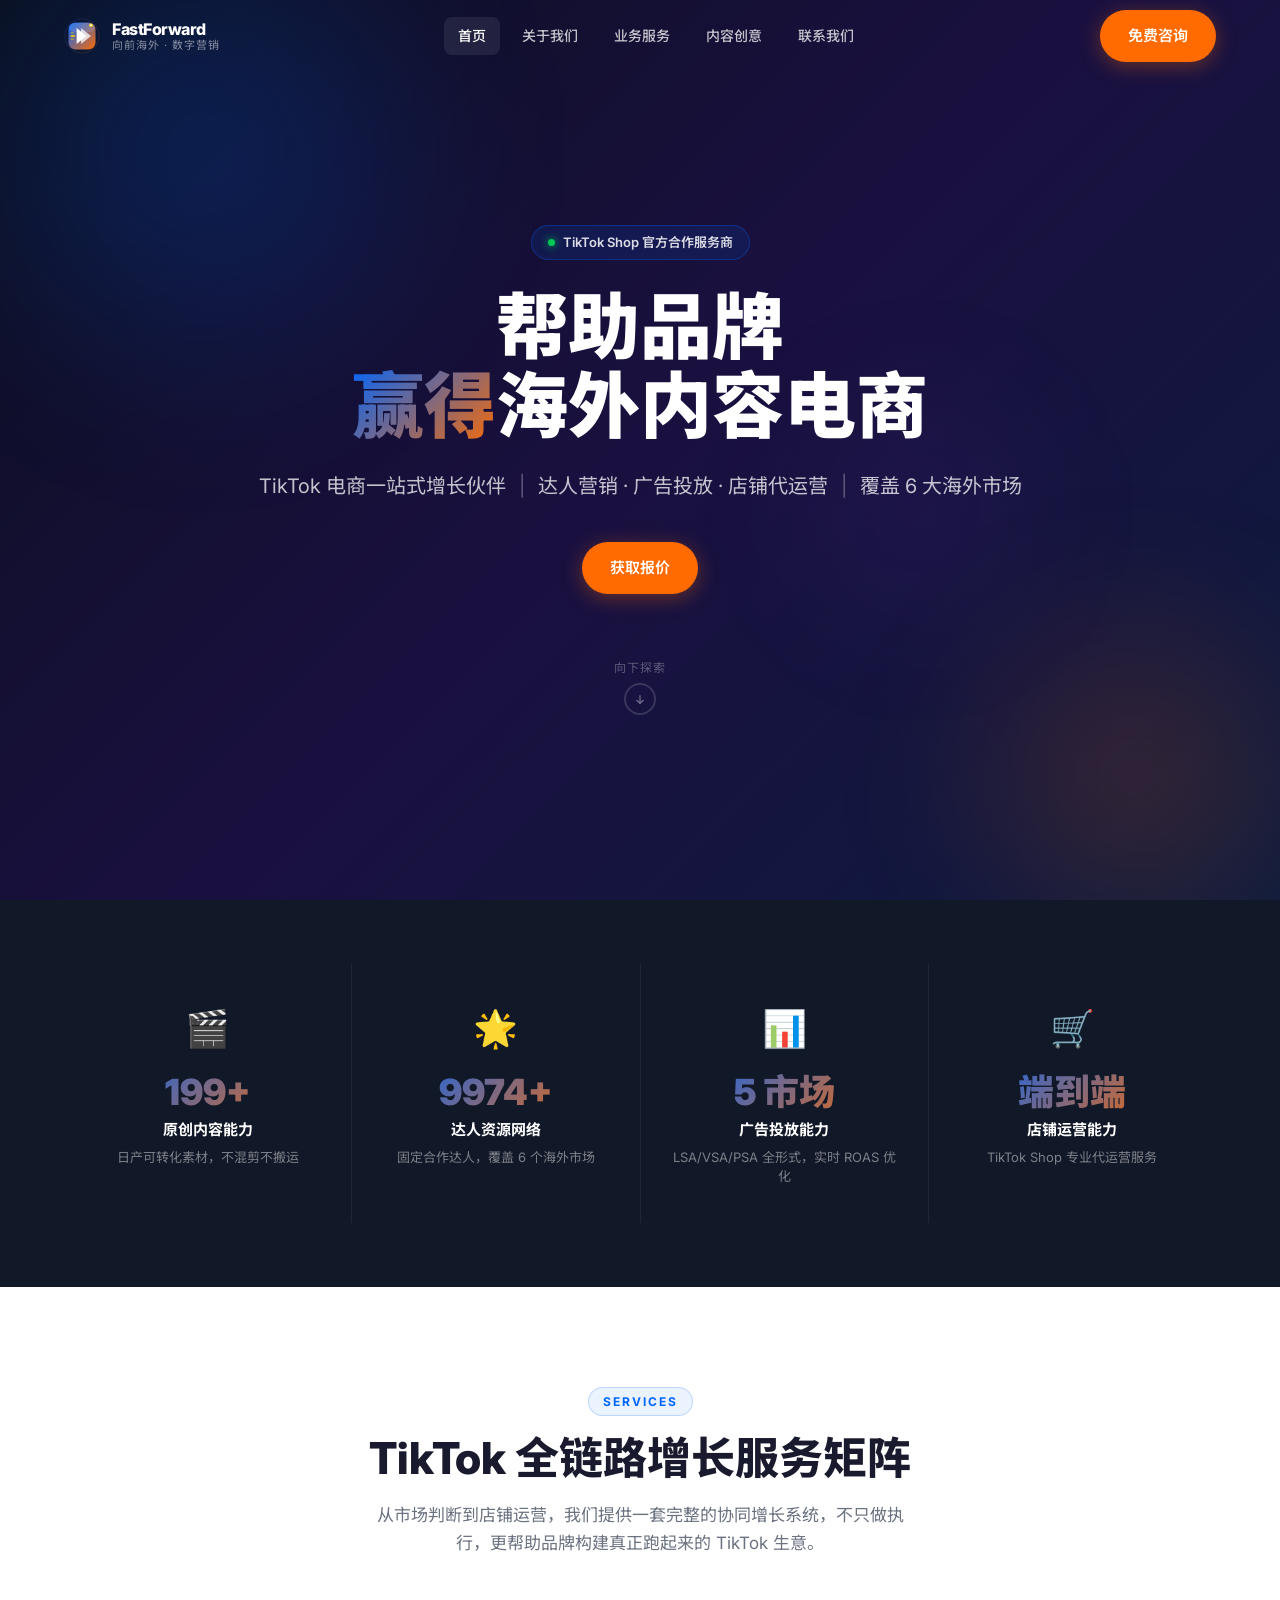
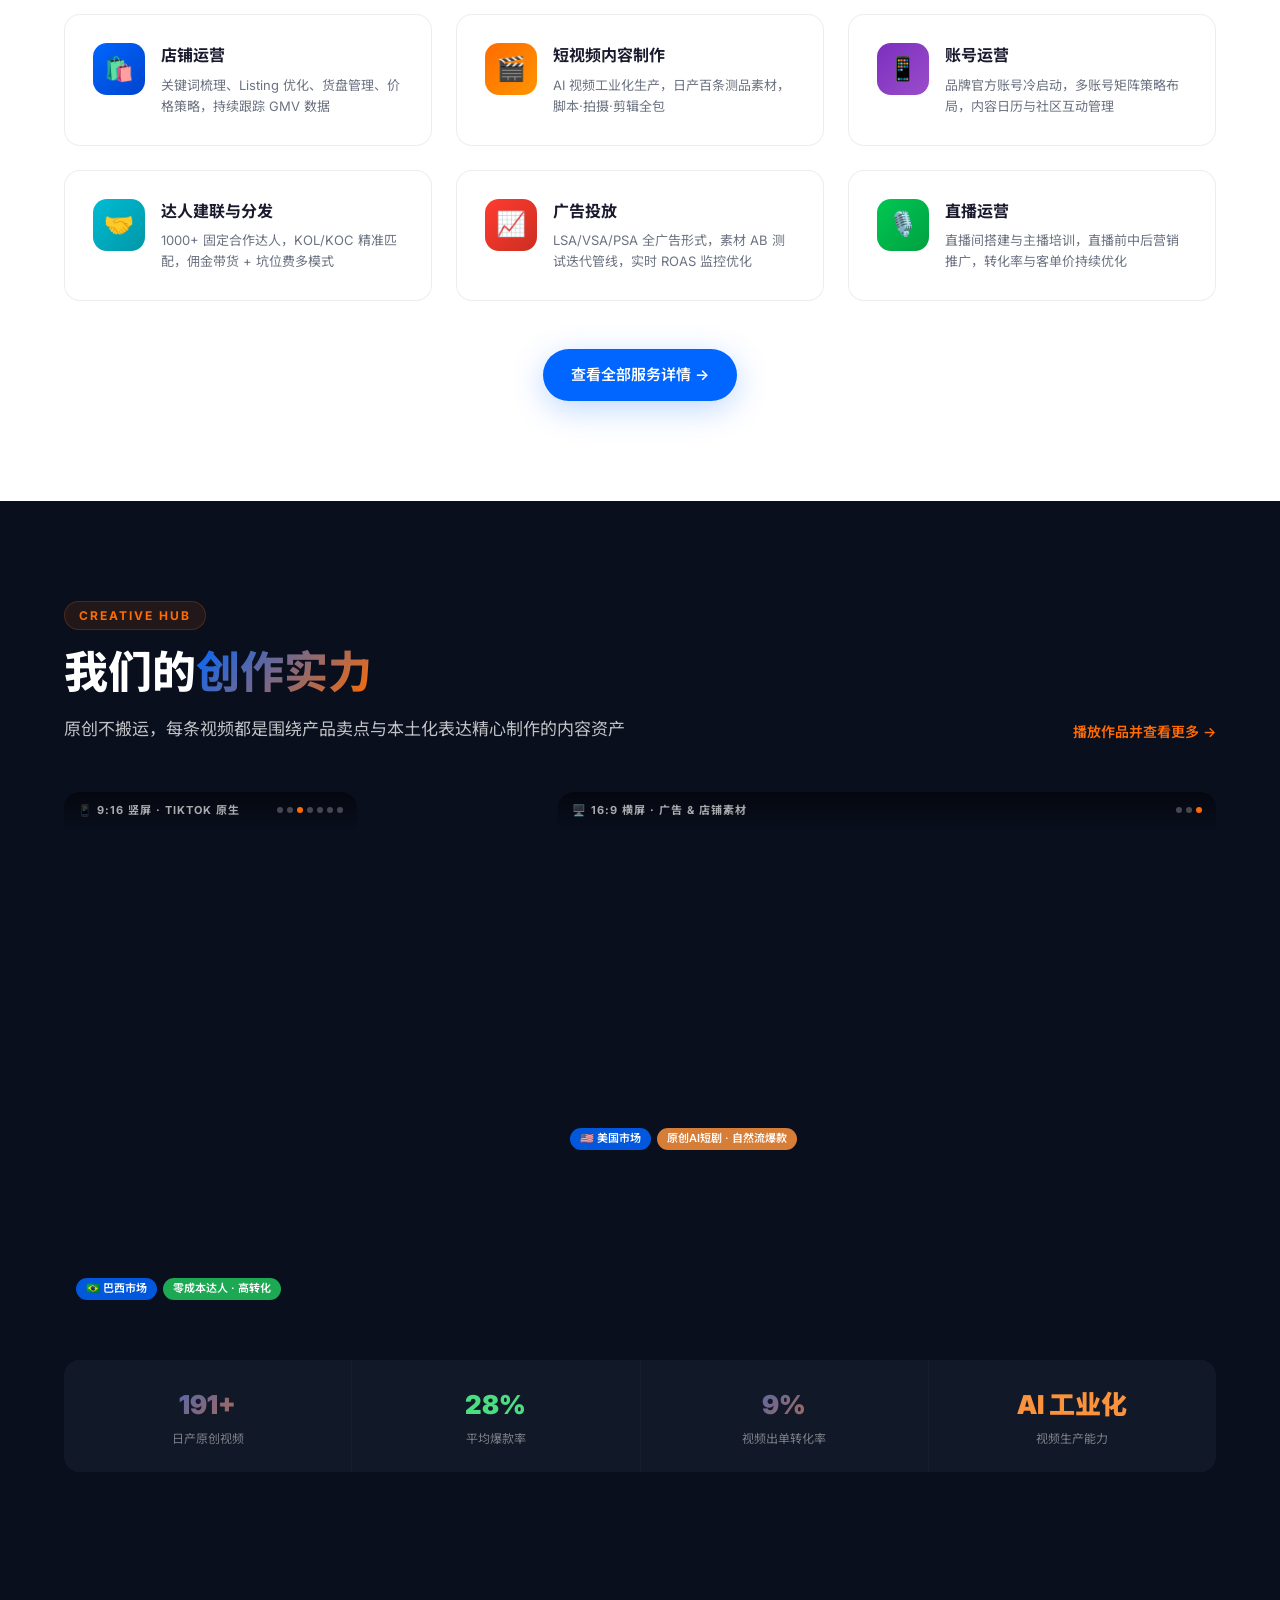
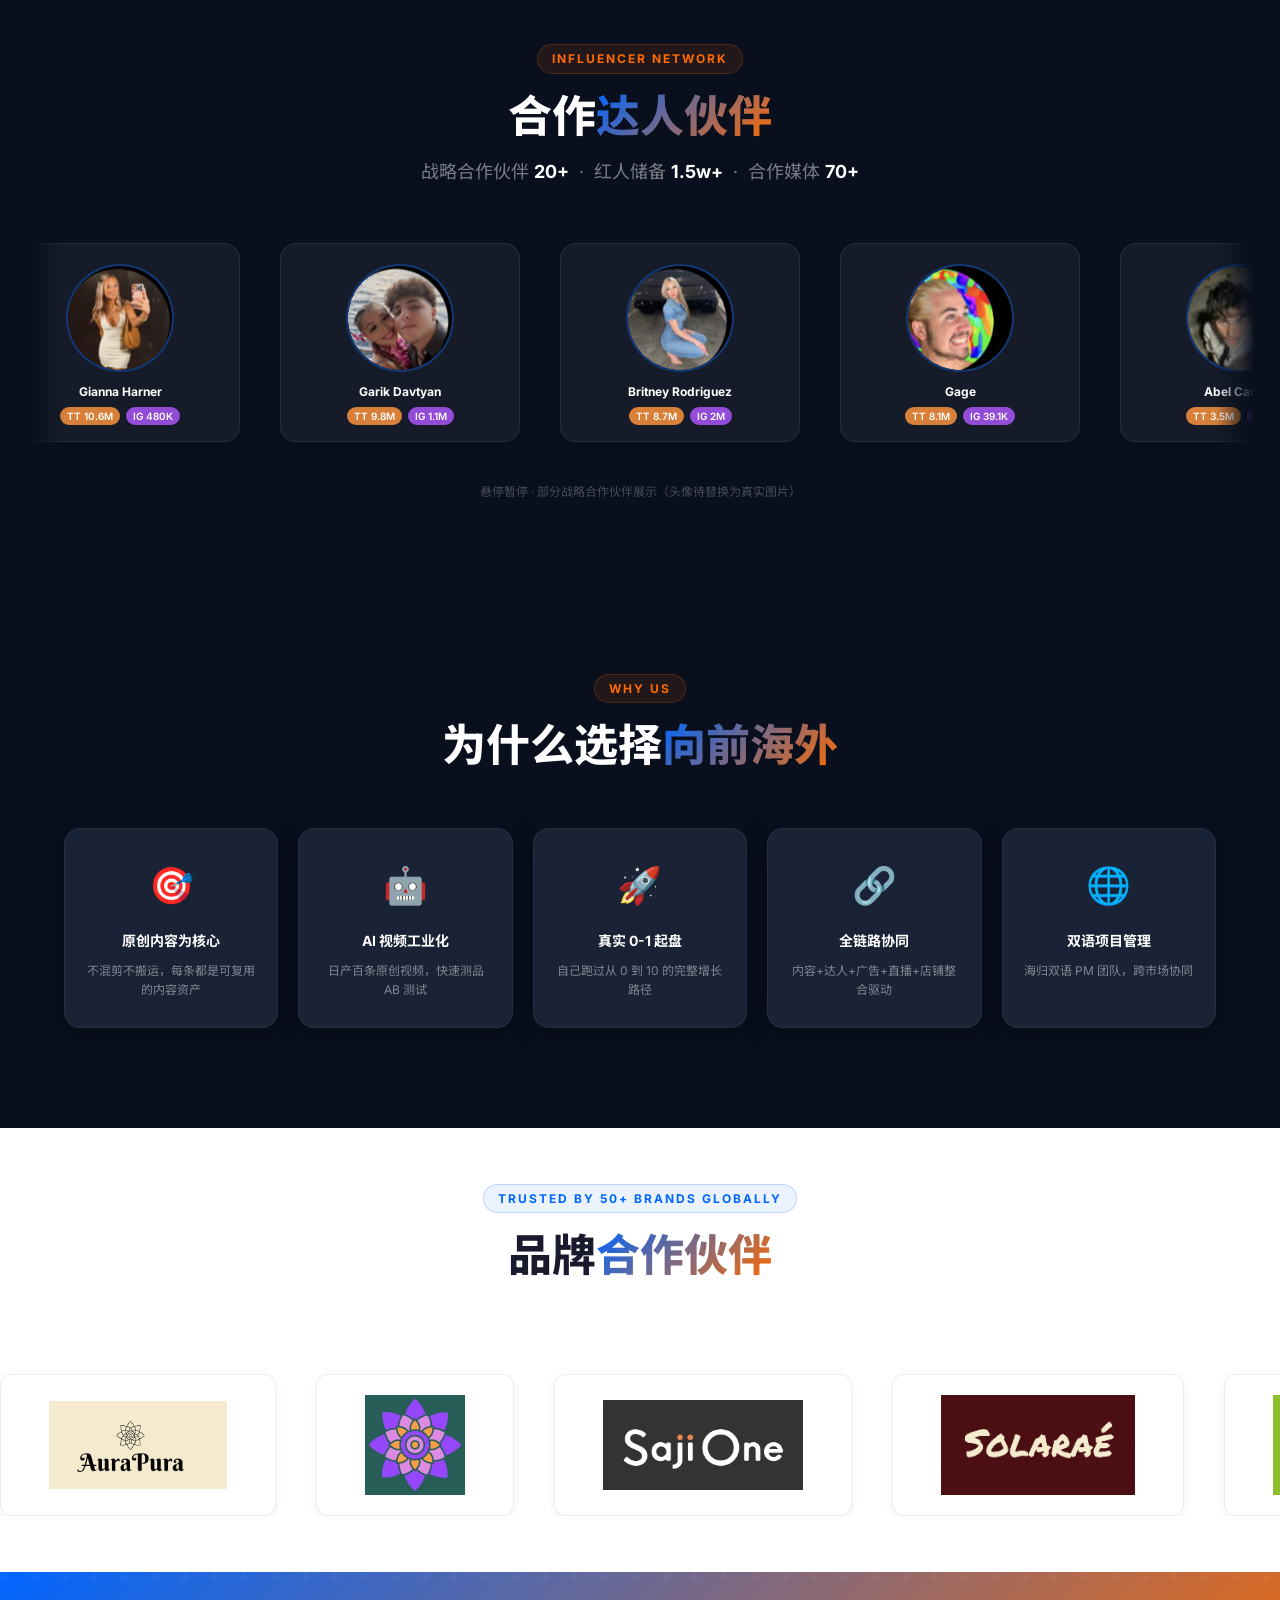
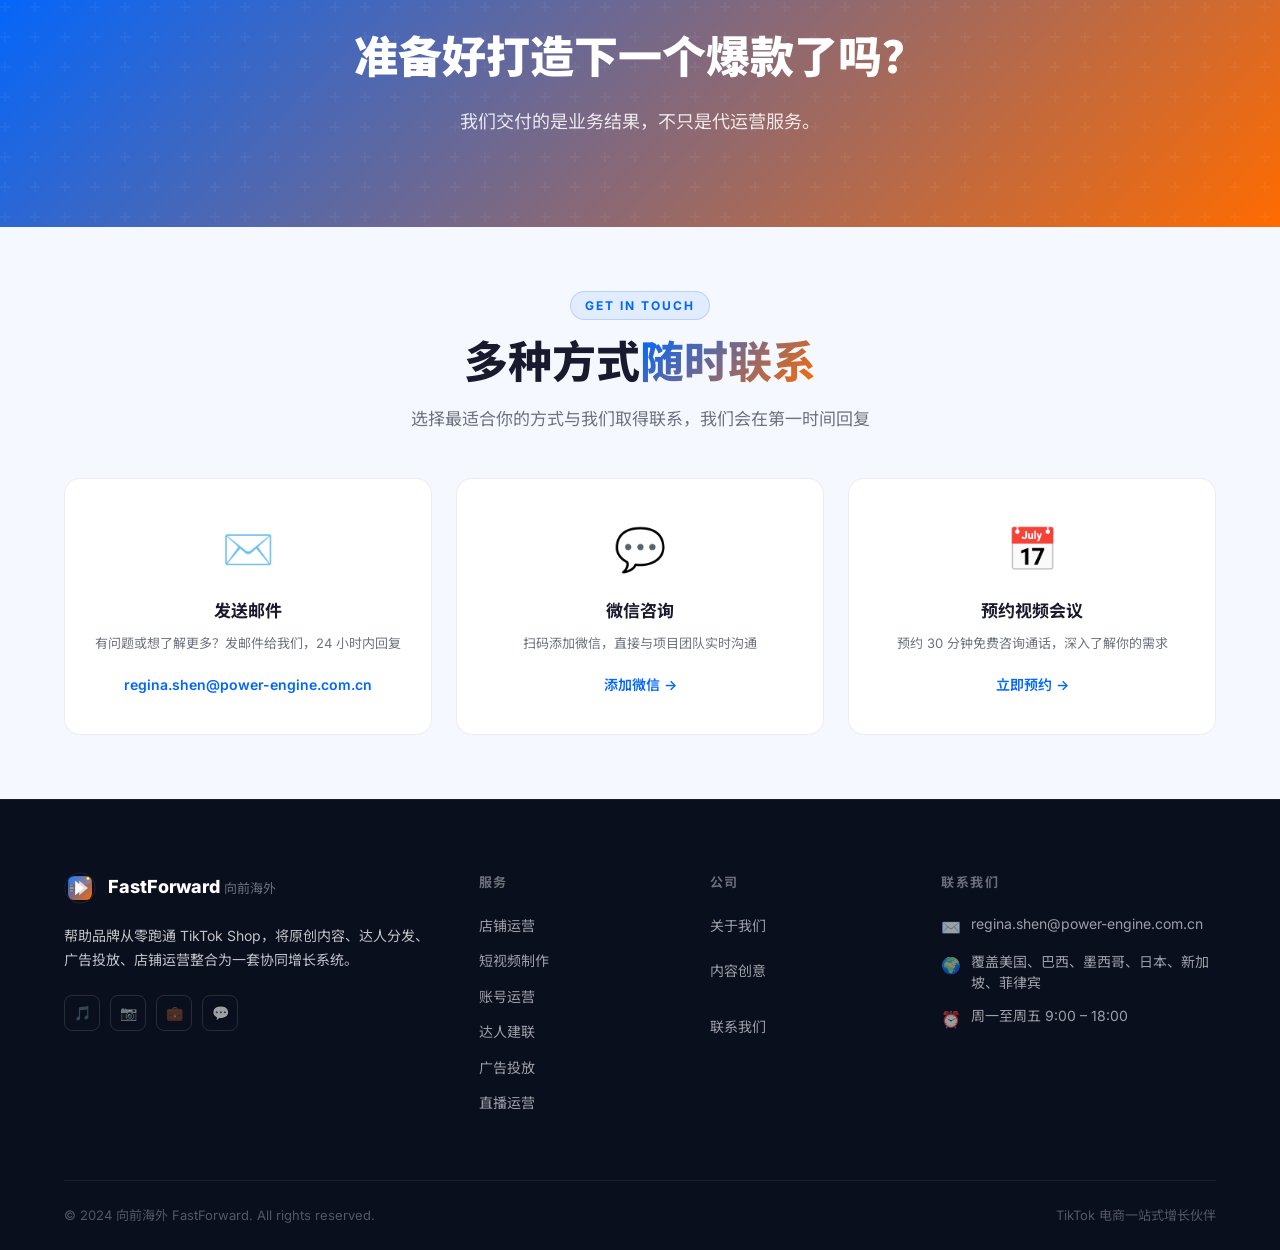
==== pages/index.html @ 5d81abd6 "fix: 首页创作实力区块文字改为'播放作品并查看更多'" ====
<!DOCTYPE html>
<html lang="zh-CN">
<head>
  <meta charset="UTF-8" />
  <meta name="viewport" content="width=device-width, initial-scale=1.0" />
  <title>向前海外 FastForward — TikTok 电商一站式增长伙伴</title>
  <meta name="description" content="帮助品牌从零跑通 TikTok Shop，将原创内容、达人分发、广告投放、店铺运营整合为一套协同增长系统。覆盖美国、巴西、墨西哥等 6 个海外市场。" />
  <link rel="preconnect" href="https://fonts.googleapis.com" />
  <link rel="preconnect" href="https://fonts.gstatic.com" crossorigin />
  <link href="https://fonts.googleapis.com/css2?family=Inter:wght@400;500;600;700;800;900&family=Montserrat:wght@700;800;900&family=Noto+Sans+SC:wght@400;500;700;900&display=swap" rel="stylesheet" />
  <link rel="stylesheet" href="assets/css/style.css" />
  <style>
    /* ---- 首页专用样式 ---- */

    /* Hero */
    .hero {
      min-height: 100vh;
      background: var(--grad-dark);
      display: flex; align-items: center; justify-content: center;
      text-align: center;
      position: relative;
      overflow: hidden;
      padding: 120px 24px 80px;
    }
    .hero-orb {
      position: absolute;
      border-radius: 50%;
      pointer-events: none;
      filter: blur(60px);
    }
    .hero-orb-blue {
      width: 600px; height: 600px;
      background: radial-gradient(circle, rgba(0,102,255,0.22) 0%, transparent 70%);
      top: -150px; left: -100px;
      animation: orbFloat 8s ease-in-out infinite;
    }
    .hero-orb-orange {
      width: 450px; height: 450px;
      background: radial-gradient(circle, rgba(255,107,0,0.18) 0%, transparent 70%);
      bottom: -100px; right: -80px;
      animation: orbFloat 10s ease-in-out infinite reverse;
    }
    .hero-orb-purple {
      width: 300px; height: 300px;
      background: radial-gradient(circle, rgba(123,47,190,0.12) 0%, transparent 70%);
      top: 40%; left: 60%;
      animation: orbFloat 12s ease-in-out infinite;
    }
    @keyframes orbFloat {
      0%, 100% { transform: translateY(0) scale(1); }
      50%       { transform: translateY(-30px) scale(1.05); }
    }

    .hero-badge {
      display: inline-flex; align-items: center; gap: 8px;
      background: rgba(0,102,255,0.12);
      border: 1px solid rgba(0,102,255,0.3);
      border-radius: 100px;
      padding: 6px 16px;
      font-size: 13px; font-weight: 600;
      color: rgba(255,255,255,0.85);
      margin-bottom: 28px;
    }
    .hero-badge .dot {
      width: 7px; height: 7px; border-radius: 50%;
      background: var(--green);
      box-shadow: 0 0 8px var(--green);
      animation: pulse 2s ease-in-out infinite;
    }
    @keyframes pulse {
      0%, 100% { opacity: 1; transform: scale(1); }
      50%       { opacity: 0.5; transform: scale(0.8); }
    }

    .hero-content { position: relative; z-index: 2; max-width: 820px; }
    .hero-title {
      font-size: clamp(36px, 6vw, 72px);
      font-weight: 900;
      color: var(--white);
      line-height: 1.1;
      margin-bottom: 24px;
      font-family: 'Montserrat', 'Noto Sans SC', sans-serif;
    }
    .hero-title .accent { background: var(--grad-text); -webkit-background-clip: text; -webkit-text-fill-color: transparent; background-clip: text; }
    .hero-sub {
      font-size: clamp(16px, 2vw, 20px);
      color: var(--text-light);
      margin-bottom: 40px;
      line-height: 1.6;
    }
    .hero-sub .sep { margin: 0 8px; opacity: 0.4; }
    .hero-btns { display: flex; gap: 16px; justify-content: center; flex-wrap: wrap; margin-bottom: 64px; }
    .hero-scroll {
      display: flex; flex-direction: column; align-items: center; gap: 6px;
      color: rgba(255,255,255,0.3);
      font-size: 12px; letter-spacing: 1px;
    }
    .hero-scroll-arrow {
      width: 32px; height: 32px;
      border: 2px solid rgba(255,255,255,0.15);
      border-radius: 50%;
      display: flex; align-items: center; justify-content: center;
      animation: bounceDown 2s ease-in-out infinite;
      color: rgba(255,255,255,0.5);
    }
    @keyframes bounceDown {
      0%, 100% { transform: translateY(0); }
      50%       { transform: translateY(8px); }
    }

    /* 能力条 */
    .capability-strip {
      background: var(--dark-bg2);
      padding: 64px 0;
    }
    .capability-grid {
      display: grid;
      grid-template-columns: repeat(4, 1fr);
      gap: 1px;
      background: rgba(255,255,255,0.06);
      border-radius: var(--radius-md);
      overflow: hidden;
    }
    .cap-item {
      background: var(--dark-bg2);
      padding: 36px 28px;
      text-align: center;
      transition: var(--transition);
    }
    .cap-item:hover { background: var(--dark-card); }
    .cap-icon {
      font-size: 36px;
      margin-bottom: 16px;
      display: block;
    }
    .cap-num {
      font-size: clamp(26px, 3vw, 36px);
      font-weight: 900;
      line-height: 1;
      margin-bottom: 8px;
    }
    .cap-name { font-size: 15px; font-weight: 700; color: var(--white); margin-bottom: 6px; }
    .cap-desc { font-size: 13px; color: rgba(255,255,255,0.45); line-height: 1.5; }

    /* 服务矩阵 */
    .services-grid {
      display: grid;
      grid-template-columns: repeat(3, 1fr);
      gap: 24px;
    }
    .service-card {
      padding: 28px;
      border-radius: var(--radius-md);
      background: var(--white);
      border: 1px solid rgba(0,0,0,0.07);
      display: flex; gap: 16px; align-items: flex-start;
      transition: var(--transition);
    }
    .service-card:hover {
      transform: translateY(-6px);
      box-shadow: 0 12px 40px rgba(0,102,255,0.1);
      border-color: rgba(0,102,255,0.2);
    }
    .service-card-text {}
    .service-card-text h3 { font-size: 16px; font-weight: 700; margin-bottom: 6px; color: var(--text-dark); }
    .service-card-text p { font-size: 13px; color: var(--text-muted); line-height: 1.6; }

    /* 视频区 - 并排双框循环播放 */
    .video-section { background: var(--dark-bg); }

    .video-showcase-grid {
      display: grid;
      grid-template-columns: 1fr 1.4fr;
      gap: 24px;
      align-items: start;
    }

    .video-showcase-box {
      border-radius: var(--radius-md);
      overflow: hidden;
      background: #0A0F1E;
      position: relative;
    }
    .video-showcase-box.portrait {
      aspect-ratio: 9/16;
      max-height: 520px;
    }
    .video-showcase-box.landscape {
      aspect-ratio: 16/9;
    }

    /* 自定义全屏按钮（解决安卓微信X5内核无全屏按钮问题） */
    .vsb-fullscreen-btn {
      position: absolute;
      bottom: 12px;
      right: 12px;
      z-index: 20;
      width: 36px;
      height: 36px;
      background: rgba(0,0,0,0.5);
      backdrop-filter: blur(6px);
      -webkit-backdrop-filter: blur(6px);
      border-radius: 8px;
      display: flex;
      align-items: center;
      justify-content: center;
      cursor: pointer;
      opacity: 0;
      transition: opacity 0.2s ease, background 0.2s ease;
      pointer-events: none;
    }
    .vsb-fullscreen-btn svg { width: 18px; height: 18px; fill: rgba(255,255,255,0.9); }
    .video-showcase-box:hover .vsb-fullscreen-btn { opacity: 1; pointer-events: auto; }
    .video-showcase-box .vsb-fullscreen-btn:active { background: rgba(0,0,0,0.75); }
    /* 全屏时隐藏按钮 */
    .video-showcase-box:fullscreen .vsb-fullscreen-btn,
    .video-showcase-box:-webkit-full-screen .vsb-fullscreen-btn { display: none; }

    /* 框内视频层叠 + 循环切换 */
    .vsb-video-stack {
      position: relative;
      width: 100%;
      height: 100%;
    }
    .vsb-video-stack video {
      position: absolute;
      inset: 0;
      width: 100%; height: 100%;
      object-fit: cover;
      opacity: 0;
      background-color: #111827;
      background-size: cover;
      background-position: center;
      -webkit-playsinline: true;
      -webkit-transform: translateZ(0);
    }
    /* iOS Safari：隐藏画中画和字幕按钮，保留全屏 */
    .vsb-video-stack video::-webkit-media-controls-toggle-closed-captions-button,
    .vsb-video-stack video::-webkit-media-controls-picture-in-picture-button {
      display: none !important;
    }
      transition: opacity 0.8s ease-in-out;
    }
    .vsb-video-stack video.active {
      opacity: 1;
    }

    /* 标签覆盖层 */
    .vsb-tags {
      position: absolute; bottom: 12px; left: 12px; right: 12px;
      display: flex; gap: 6px; flex-wrap: wrap;
      pointer-events: none; z-index: 5;
    }
    .vsb-tag {
      font-size: 11px; font-weight: 600; color: #fff;
      padding: 3px 10px; border-radius: 100px;
      backdrop-filter: blur(8px); line-height: 1.4;
    }

    /* Hover 信息层 */
    .vsb-overlay {
      position: absolute; inset: 0;
      background: linear-gradient(to top, rgba(0,0,0,0.72) 0%, transparent 55%);
      display: flex; flex-direction: column; justify-content: flex-end;
      padding: 14px; z-index: 6;
      opacity: 0; transition: opacity 0.25s ease;
      pointer-events: none;
    }
    .video-showcase-box:hover .vsb-overlay { opacity: 1; }
    .vsb-overlay h4 { font-size: 13px; font-weight: 700; color: #fff; margin-bottom: 3px; }
    .vsb-overlay p { font-size: 11px; color: rgba(255,255,255,0.6); }

    /* 框标题栏 */
    .vsb-header {
      position: absolute; top: 0; left: 0; right: 0;
      padding: 10px 14px;
      display: flex; align-items: center; justify-content: space-between;
      background: linear-gradient(to bottom, rgba(0,0,0,0.5) 0%, transparent 100%);
      z-index: 7; pointer-events: none;
    }
    .vsb-label {
      font-size: 11px; font-weight: 700; letter-spacing: 1px;
      text-transform: uppercase; color: rgba(255,255,255,0.65);
    }
    .vsb-indicator {
      display: flex; gap: 4px;
    }
    .vsb-dot {
      width: 6px; height: 6px; border-radius: 50%;
      background: rgba(255,255,255,0.25);
      transition: background 0.3s ease;
    }
    .vsb-dot.active { background: var(--orange); }

    /* 案例卡片 */
    .cases-grid { display: grid; grid-template-columns: repeat(3, 1fr); gap: 24px; }
    .case-card {
      border-radius: var(--radius-md);
      overflow: hidden;
      border: 1px solid rgba(0,0,0,0.07);
      transition: var(--transition);
      background: var(--white);
    }
    .case-card:hover { transform: translateY(-6px); box-shadow: 0 16px 48px rgba(0,0,0,0.12); }
    .case-cover {
      height: 180px;
      background: linear-gradient(135deg, #0A0F1E 0%, #1A2236 100%);
      position: relative;
      overflow: hidden;
      display: flex; align-items: center; justify-content: center;
    }
    .case-cover-num {
      font-size: 100px; font-weight: 900;
      color: rgba(255,255,255,0.04);
      position: absolute;
      font-family: 'Montserrat', sans-serif;
    }
    .case-flag { font-size: 40px; position: relative; z-index: 1; }
    .case-body { padding: 24px; }
    .case-meta { display: flex; gap: 8px; align-items: center; margin-bottom: 12px; }
    .case-platform {
      font-size: 11px; font-weight: 700; letter-spacing: 1px;
      background: rgba(0,102,255,0.08); color: var(--blue);
      border-radius: 100px; padding: 3px 10px;
    }
    .case-category {
      font-size: 11px; font-weight: 700; letter-spacing: 1px;
      background: rgba(255,107,0,0.08); color: var(--orange);
      border-radius: 100px; padding: 3px 10px;
    }
    .case-body h3 { font-size: 16px; font-weight: 700; margin-bottom: 12px; line-height: 1.4; }
    .case-stats { display: flex; gap: 16px; flex-wrap: wrap; }
    .case-stat {}
    .case-stat-num { font-size: 22px; font-weight: 900; line-height: 1; }
    .case-stat-num.blue { color: var(--blue); }
    .case-stat-num.orange { color: var(--orange); }
    .case-stat-num.green { color: var(--green); }
    .case-stat-label { font-size: 11px; color: var(--text-muted); margin-top: 2px; }

    /* 合作伙伴区 → 达人伙伴滚动 */
    .partners-section { background: var(--dark-bg); padding: 72px 0; }

    .influencer-marquee {
      overflow: hidden;
      padding: 20px 0;
      mask-image: linear-gradient(to right, transparent 2%, black 5%, black 95%, transparent 98%);
      -webkit-mask-image: linear-gradient(to right, transparent 2%, black 5%, black 95%, transparent 98%);
    }
    .influencer-track {
      display: flex; gap: 40px;
      animation: infScroll 30s linear infinite;
      width: max-content;
    }
    .influencer-track:hover { animation-play-state: paused; }

    @keyframes infScroll {
      0% { transform: translateX(0); }
      100% { transform: translateX(-50%); }
    }

    .inf-card {
      flex-shrink: 0;
      width: 240px;
      text-align: center;
      padding: 20px 14px 16px;
      border-radius: 16px;
      background: rgba(255,255,255,0.05);
      border: 1px solid rgba(255,255,255,0.08);
      transition: all 0.3s ease;
    }
    .inf-card:hover {
      background: rgba(255,255,255,0.1);
      border-color: rgba(0,102,255,0.35);
      transform: translateY(-4px);
      box-shadow: 0 12px 32px rgba(0,0,0,0.3);
    }
    .inf-avatar {
      width: 108px; height: 108px; border-radius: 50%;
      object-fit: cover;
      margin: 0 auto 10px;
      border: 2px solid rgba(0,102,255,0.3);
      display: block;
      background: #1a2236;
    }
    .inf-name {
      font-size: 12px; font-weight: 700; color: #fff;
      margin-bottom: 6px; white-space: nowrap; overflow: hidden; text-overflow: ellipsis;
    }
    .inf-stats {
      display: flex; gap: 6px; justify-content: center; flex-wrap: wrap;
    }
    .inf-stat-badge {
      font-size: 10px; font-weight: 600; padding: 2px 7px;
      border-radius: 100px; line-height: 1.4;
    }
    .inf-stat-tt { background: rgba(251,146,60,0.85); color: #fff; }
    .inf-stat-ig { background: rgba(168,85,247,0.85); color: #fff; }

    /* 首页联系我们区 - 快捷联系卡片 */
    .home-contact-cards { background: var(--light-bg); padding: 64px 0; }
    
    /* 合作品牌走马灯 - Logo 图片 */
    .partner-logo-item img {
      max-height: 100px;
      max-width: 200px;
      width: auto;
      height: auto;
      object-fit: contain;
    }
    .home-contact-grid {
      display: grid;
      grid-template-columns: repeat(3, 1fr);
      gap: 24px;
    }
    .home-contact-card {
      padding: 36px 28px;
      text-align: center;
      border-radius: var(--radius-md);
      border: 1px solid rgba(0,0,0,0.07);
      background: var(--white);
      transition: all 0.3s ease;
    }
    .home-contact-card:hover {
      transform: translateY(-5px);
      box-shadow: 0 12px 40px rgba(0,102,255,0.12);
      border-color: rgba(0,102,255,0.2);
    }
    .home-contact-card .hc-icon {
      font-size: 42px;
      margin-bottom: 16px;
      display: block;
    }
    .home-contact-card h3 {
      font-size: 17px;
      font-weight: 700;
      color: var(--text-dark);
      margin-bottom: 8px;
    }
    .home-contact-card p {
      font-size: 13px;
      color: var(--text-muted);
      line-height: 1.6;
      margin-bottom: 18px;
    }
    .home-contact-card a {
      font-size: 14px;
      font-weight: 600;
      color: var(--blue);
      transition: color 0.2s ease;
    }
    .home-contact-card a:hover { color: #0052cc; }

    /* 为什么选择我们 - 五列网格（桌面端） */
    .why-us-grid {
      display: grid;
      grid-template-columns: repeat(5, 1fr);
      gap: 20px;
    }

    /* 响应式 */
    @media (max-width: 1024px) {
      .capability-grid { grid-template-columns: repeat(2, 1fr); }
      .services-grid { grid-template-columns: repeat(2, 1fr); }
      .cases-grid { grid-template-columns: 1fr; }
      .video-showcase-grid { grid-template-columns: 1fr; gap: 20px; }
      .video-showcase-box.portrait { max-height: 440px; }
      .home-contact-grid { grid-template-columns: repeat(2, 1fr); }
      .why-us-grid { grid-template-columns: repeat(3, 1fr); }
    }
    @media (max-width: 640px) {
      .capability-grid { grid-template-columns: repeat(2, 1fr); }
      .services-grid { grid-template-columns: 1fr; }
      .hero-btns { flex-direction: column; align-items: center; }
      .video-showcase-box.portrait { max-height: 360px; }
      .home-contact-grid { grid-template-columns: 1fr; }
      .why-us-grid { grid-template-columns: repeat(2, 1fr); }
    }
    /* 平板（768px）及以下：小屏幕单独处理 5 列模块 */
    @media (max-width: 768px) {
      .why-us-grid { grid-template-columns: repeat(2, 1fr); }
    }
    /* 更小手机（480px）及以下：单列 */
    @media (max-width: 480px) {
      .why-us-grid { grid-template-columns: 1fr; }
    }
  </style>
</head>
<body>

<!-- ============================================================
     导航栏
     ============================================================ -->
<nav class="nav">
  <div class="nav-inner">
    <a href="index.html" class="nav-logo">
      <img src="assets/images/logo/fastforward-logo-icon.svg" alt="FastForward Icon" />
      <div class="nav-logo-text">
        <span class="en">FastForward</span>
        <span class="cn">向前海外 · 数字营销</span>
      </div>
    </a>
    <div class="nav-links">
      <a href="index.html">首页</a>
      <a href="about.html">关于我们</a>
      <a href="services.html">业务服务</a>
      <!-- <a href="cases.html">案例展示（已隐藏）</a> -->
      <a href="creative.html">内容创意</a>
      <!-- <a href="pricing.html">报价方案（已隐藏）</a> -->
      
      <a href="#home-contact">联系我们</a>
    </div>
    <a href="#home-contact" class="btn btn-primary nav-cta">免费咨询</a>
    <button class="nav-hamburger" aria-label="菜单">
      <span></span><span></span><span></span>
    </button>
  </div>
</nav>

<nav class="nav-mobile">
  <a href="index.html">首页</a>
  <a href="about.html">关于我们</a>
  <a href="services.html">业务服务</a>
  <!-- <a href="cases.html">案例展示（已隐藏）</a> -->
  <a href="creative.html">内容创意</a>
  <!-- <a href="pricing.html">报价方案（已隐藏）</a> -->
  
  <a href="#home-contact">联系我们</a>
  <a href="#home-contact" class="btn btn-primary" style="margin-top:12px;text-align:center;justify-content:center;">免费咨询 →</a>
</nav>


<!-- ============================================================
     Block 1：Hero Banner
     ============================================================ -->
<section class="hero">
  <div class="hero-orb hero-orb-blue"></div>
  <div class="hero-orb hero-orb-orange"></div>
  <div class="hero-orb hero-orb-purple"></div>

  <div class="hero-content">
    <div class="hero-badge">
      <span class="dot"></span>
      TikTok Shop 官方合作服务商
    </div>
    <h1 class="hero-title fade-up">
      帮助品牌<br />
      <span class="accent">赢得</span>海外内容电商
    </h1>
    <p class="hero-sub fade-up" data-delay="150">
      TikTok 电商一站式增长伙伴
      <span class="sep">|</span>
      达人营销 · 广告投放 · 店铺代运营
      <span class="sep">|</span>
      覆盖 6 大海外市场
    </p>
    <div class="hero-btns fade-up" data-delay="250">
      <!-- <a href="cases.html" class="btn btn-outline">查看案例 →（已隐藏）</a> -->
      <a href="#home-contact" class="btn btn-primary">获取报价</a>
    </div>
    <div class="hero-scroll fade-up" data-delay="400">
      <span>向下探索</span>
      <div class="hero-scroll-arrow">↓</div>
    </div>
  </div>
</section>


<!-- ============================================================
     Block 2：四大核心能力条
     ============================================================ -->
<section class="capability-strip">
  <div class="container">
    <div class="capability-grid">
      <div class="cap-item fade-up" data-delay="0">
        <span class="cap-icon">🎬</span>
        <div class="cap-num grad-text">
          <span data-countup data-target="200" data-suffix="+">200+</span>
        </div>
        <div class="cap-name">原创内容能力</div>
        <div class="cap-desc">日产可转化素材，不混剪不搬运</div>
      </div>
      <div class="cap-item fade-up" data-delay="100">
        <span class="cap-icon">🌟</span>
        <div class="cap-num grad-text">
          <span data-countup data-target="10000" data-suffix="+">10000+</span>
        </div>
        <div class="cap-name">达人资源网络</div>
        <div class="cap-desc">固定合作达人，覆盖 6 个海外市场</div>
      </div>
      <div class="cap-item fade-up" data-delay="200">
        <span class="cap-icon">📊</span>
        <div class="cap-num grad-text">
          <span data-countup data-target="6" data-suffix=" 市场">6 市场</span>
        </div>
        <div class="cap-name">广告投放能力</div>
        <div class="cap-desc">LSA/VSA/PSA 全形式，实时 ROAS 优化</div>
      </div>
      <div class="cap-item fade-up" data-delay="300">
        <span class="cap-icon">🛒</span>
        <div class="cap-num grad-text">
          端到端
        </div>
        <div class="cap-name">店铺运营能力</div>
        <div class="cap-desc">TikTok Shop 专业代运营服务</div>
      </div>
    </div>
  </div>
</section>


<!-- ============================================================
     Block 3：六大服务矩阵
     ============================================================ -->
<section class="section-pad" style="background: var(--white);">
  <div class="container">
    <div style="text-align:center; margin-bottom: 56px;">
      <span class="section-tag fade-up">Services</span>
      <h2 class="section-title fade-up" data-delay="100">TikTok 全链路增长服务矩阵</h2>
      <p class="section-subtitle fade-up" style="margin: 0 auto;" data-delay="200">
        从市场判断到店铺运营，我们提供一套完整的协同增长系统，不只做执行，更帮助品牌构建真正跑起来的 TikTok 生意。
      </p>
    </div>
    <div class="services-grid">
      <div class="service-card fade-up" data-delay="0">
        <div class="icon-box icon-blue">🛍️</div>
        <div class="service-card-text">
          <h3>店铺运营</h3>
          <p>关键词梳理、Listing 优化、货盘管理、价格策略，持续跟踪 GMV 数据</p>
        </div>
      </div>
      <div class="service-card fade-up" data-delay="80">
        <div class="icon-box icon-orange">🎬</div>
        <div class="service-card-text">
          <h3>短视频内容制作</h3>
          <p>AI 视频工业化生产，日产百条测品素材，脚本·拍摄·剪辑全包</p>
        </div>
      </div>
      <div class="service-card fade-up" data-delay="160">
        <div class="icon-box icon-purple">📱</div>
        <div class="service-card-text">
          <h3>账号运营</h3>
          <p>品牌官方账号冷启动，多账号矩阵策略布局，内容日历与社区互动管理</p>
        </div>
      </div>
      <div class="service-card fade-up" data-delay="0">
        <div class="icon-box icon-teal">🤝</div>
        <div class="service-card-text">
          <h3>达人建联与分发</h3>
          <p>1000+ 固定合作达人，KOL/KOC 精准匹配，佣金带货 + 坑位费多模式</p>
        </div>
      </div>
      <div class="service-card fade-up" data-delay="80">
        <div class="icon-box icon-red">📈</div>
        <div class="service-card-text">
          <h3>广告投放</h3>
          <p>LSA/VSA/PSA 全广告形式，素材 AB 测试迭代管线，实时 ROAS 监控优化</p>
        </div>
      </div>
      <div class="service-card fade-up" data-delay="160">
        <div class="icon-box icon-green">🎙️</div>
        <div class="service-card-text">
          <h3>直播运营</h3>
          <p>直播间搭建与主播培训，直播前中后营销推广，转化率与客单价持续优化</p>
        </div>
      </div>
    </div>
    <div style="text-align:center; margin-top: 48px;">
      <a href="services.html" class="btn btn-blue fade-up">查看全部服务详情 →</a>
    </div>
  </div>
</section>


<!-- ============================================================
     Block 4：内容创意视频墙
     ============================================================ -->
<section class="video-section section-pad">
  <div class="container">
    <div style="display:flex; justify-content:space-between; align-items:flex-end; margin-bottom: 48px; flex-wrap: wrap; gap: 16px;">
      <div>
        <span class="section-tag" style="color: var(--orange); background: rgba(255,107,0,0.1); border-color: rgba(255,107,0,0.2);">Creative Hub</span>
        <h2 class="section-title" style="color: var(--white);">我们的<span class="grad-text">创作实力</span></h2>
        <p class="section-subtitle" style="color: var(--text-light); white-space: nowrap;">
          原创不搬运，每条视频都是围绕产品卖点与本土化表达精心制作的内容资产
        </p>
      </div>
      <a href="creative.html" style="color: var(--orange); font-weight: 600; font-size: 14px; white-space:nowrap;">播放作品并查看更多 →</a>
    </div>

    <!-- 并排双展示框：9:16 竖屏 + 16:9 横屏 -->
    <div class="video-showcase-grid fade-up" data-delay="0">

      <!-- 左框：9:16 竖屏 TikTok 原生格式 -->
      <div class="video-showcase-box portrait" data-vsb-interval="5000">
        <div class="vsb-header">
          <span class="vsb-label">📱 9:16 竖屏 · TikTok 原生</span>
          <span class="vsb-indicator">
            <span class="vsb-dot active"></span>
            <span class="vsb-dot"></span>
            <span class="vsb-dot"></span>
            <span class="vsb-dot"></span>
            <span class="vsb-dot"></span>
            <span class="vsb-dot"></span>
            <span class="vsb-dot"></span>
          </span>
        </div>
        <!-- 自定义全屏按钮 -->
        <button class="vsb-fullscreen-btn" aria-label="全屏播放">
          <svg viewBox="0 0 24 24" xmlns="http://www.w3.org/2000/svg"><path d="M7 14H5v5h5v-2H7v-3zm-2-4h2V7h3V5H5v5zm12 7h-3v2h5v-5h-2v3zM14 5v2h3v3h2V5h-5z"/></svg>
        </button>
        <div class="vsb-video-stack">
          <video src="https://fastforward-videos-1407530608.cos-website.ap-guangzhou.myqcloud.com/20260415-181926.mp4" poster="assets/videos/posters/20260415-181926.jpg" autoplay muted loop playsinline class="active" x5-video-player-type="h5" x5-video-player-fullscreen="" webkit-playsinline controlsList="nodownload noremoteplayback"
                 data-tags='[{"t":"🇯🇵 日本市场","c":"rgba(0,102,255,0.85)"},{"t":"功能性饮料 · 高转化","c":"rgba(251,146,60,0.85)"}]'
                 data-title="产品功效演示" data-desc="🇯🇵 日本 · 功能性饮料 高转化素材"></video>
          <video src="https://fastforward-videos-1407530608.cos-website.ap-guangzhou.myqcloud.com/20260422-121242.mp4" poster="assets/videos/posters/20260422-121242.jpg" muted loop playsinline x5-video-player-type="h5" x5-video-player-fullscreen="" webkit-playsinline controlsList="nodownload noremoteplayback"
                 data-tags='[{"t":"🇯🇵 日本市场","c":"rgba(0,102,255,0.85)"},{"t":"轻奢个护 · 明星主理人","c":"rgba(236,72,153,0.85)"}]'
                 data-title="产品使用演示" data-desc="🇯🇵 日本 · 轻奢级个护 明星主理人"></video>
          <video src="https://fastforward-videos-1407530608.cos-website.ap-guangzhou.myqcloud.com/0000.mp4" poster="assets/videos/posters/0000.jpg" muted loop playsinline x5-video-player-type="h5" x5-video-player-fullscreen="" webkit-playsinline controlsList="nodownload noremoteplayback"
                 data-tags='[{"t":"🇧🇷 巴西市场","c":"rgba(0,102,255,0.85)"},{"t":"零成本达人 · 高转化","c":"rgba(34,197,94,0.85)"}]'
                 data-title="达人种草" data-desc="🇧🇷 巴西 · 高转化素材 零成本达人"></video>
          <video src="https://fastforward-videos-1407530608.cos-website.ap-guangzhou.myqcloud.com/媒体2.mp4" poster="assets/videos/posters/媒体2.jpg" muted loop playsinline x5-video-player-type="h5" x5-video-player-fullscreen="" webkit-playsinline controlsList="nodownload noremoteplayback"
                 data-tags='[{"t":"🇺🇸 美国市场","c":"rgba(0,102,255,0.85)"},{"t":"韩国爆款 · 高转化","c":"rgba(251,146,60,0.85)"}]'
                 data-title="种草 Vlog" data-desc="🇺🇸 美国 · 韩国爆款 高转化素材"></video>
          <video src="https://fastforward-videos-1407530608.cos-website.ap-guangzhou.myqcloud.com/媒体1.mp4" poster="assets/videos/posters/媒体1.jpg" muted loop playsinline x5-video-player-type="h5" x5-video-player-fullscreen="" webkit-playsinline controlsList="nodownload noremoteplayback"
                 data-tags='[{"t":"🇧🇷 巴西市场","c":"rgba(0,102,255,0.85)"},{"t":"爆款框架 · 投流优秀","c":"rgba(168,85,247,0.85)"}]'
                 data-title="口播带货" data-desc="🇧🇷 巴西 · 爆款框架 投流表现优秀"></video>
          <video src="https://fastforward-videos-1407530608.cos-website.ap-guangzhou.myqcloud.com/20251202_lyra8679_7579194920058113310_discount tiktokshop collagendrink freeshipping factory.mp4" poster="assets/videos/posters/20251202_lyra8679_7579194920058113310_discount_tiktokshop_collagendrink_freeshipping_factory.jpg" muted loop playsinline x5-video-player-type="h5" x5-video-player-fullscreen="" webkit-playsinline controlsList="nodownload noremoteplayback"
                 data-tags='[{"t":"🇺🇸 美国市场","c":"rgba(0,102,255,0.85)"},{"t":"女性保健品 · 全AI创作","c":"rgba(34,197,94,0.85)"}]'
                 data-title="促销机制" data-desc="🇺🇸 美国 · 女性保健品 全AI创作"></video>
          <video src="https://fastforward-videos-1407530608.cos-website.ap-guangzhou.myqcloud.com/Download (13).mp4" poster="assets/videos/posters/Download_13.jpg" muted loop playsinline x5-video-player-type="h5" x5-video-player-fullscreen="" webkit-playsinline controlsList="nodownload noremoteplayback"
                 data-tags='[{"t":"🇺🇸 美国市场","c":"rgba(0,102,255,0.85)"},{"t":"爆品单品 · 日销3k","c":"rgba(251,146,60,0.85)"}]'
                 data-title="产品实拍展示" data-desc="🇺🇸 美国 · 爆品单品 日销量3k"></video>
        </div>
        <div class="vsb-tags" id="portrait-tags">
          <span class="vsb-tag" style="background:rgba(0,102,255,0.85);">🇯🇵 日本市场</span>
          <span class="vsb-tag" style="background:rgba(251,146,60,0.85);">功能性饮料 · 高转化</span>
        </div>
        <div class="vsb-overlay" id="portrait-overlay">
          <h4>产品功效演示</h4><p>🇯🇵 日本 · 功能性饮料 高转化素材</p>
        </div>
      </div>

      <!-- 右框：16:9 横屏 广告 & 店铺素材 -->
      <div class="video-showcase-box landscape" data-vsb-interval="6000">
        <div class="vsb-header">
          <span class="vsb-label">🖥️ 16:9 横屏 · 广告 & 店铺素材</span>
          <span class="vsb-indicator">
            <span class="vsb-dot active"></span>
            <span class="vsb-dot"></span>
            <span class="vsb-dot"></span>
          </span>
        </div>
        <!-- 自定义全屏按钮 -->
        <button class="vsb-fullscreen-btn" aria-label="全屏播放">
          <svg viewBox="0 0 24 24" xmlns="http://www.w3.org/2000/svg"><path d="M7 14H5v5h5v-2H7v-3zm-2-4h2V7h3V5H5v5zm12 7h-3v2h5v-5h-2v3zM14 5v2h3v3h2V5h-5z"/></svg>
        </button>
        <div class="vsb-video-stack">
          <video src="https://fastforward-videos-1407530608.cos-website.ap-guangzhou.myqcloud.com/20260406-215200.mp4" poster="assets/videos/posters/20260406-215200.jpg" autoplay muted loop playsinline class="active" x5-video-player-type="h5" x5-video-player-fullscreen="" webkit-playsinline controlsList="nodownload noremoteplayback"
                 data-tags='[{"t":"🇺🇸 美国市场","c":"rgba(0,102,255,0.85)"},{"t":"原创MV · 产品卖点歌词","c":"rgba(168,85,247,0.85)"}]'
                 data-title="品牌种草广告" data-desc="🇺🇸 美国 · 原创MV 产品卖点歌词"></video>
          <video src="https://fastforward-videos-1407530608.cos-website.ap-guangzhou.myqcloud.com/10.24-宅男逆袭.mp4" poster="assets/videos/posters/10.24-宅男逆袭.jpg" muted loop playsinline x5-video-player-type="h5" x5-video-player-fullscreen="" webkit-playsinline controlsList="nodownload noremoteplayback"
                 data-tags='[{"t":"🇺🇸 美国市场","c":"rgba(0,102,255,0.85)"},{"t":"原创AI短剧 · 自然流爆款","c":"rgba(34,197,94,0.85)"}]'
                 data-title="短剧种草带货 · 宅男逆袭" data-desc="🇺🇸 美国 · 原创AI短剧 自然流爆款"></video>
          <video src="https://fastforward-videos-1407530608.cos-website.ap-guangzhou.myqcloud.com/10.23-监狱.mp4" poster="assets/videos/posters/10.23-监狱.jpg" muted loop playsinline x5-video-player-type="h5" x5-video-player-fullscreen="" webkit-playsinline controlsList="nodownload noremoteplayback"
                 data-tags='[{"t":"🇺🇸 美国市场","c":"rgba(0,102,255,0.85)"},{"t":"原创AI短剧 · 自然流爆款","c":"rgba(251,146,60,0.85)"}]'
                 data-title="短剧种草带货 · 监狱篇" data-desc="🇺🇸 美国 · 原创AI短剧 自然流爆款"></video>
        </div>
        <div class="vsb-tags" id="landscape-tags">
          <span class="vsb-tag" style="background:rgba(0,102,255,0.85);">🇺🇸 美国市场</span>
          <span class="vsb-tag" style="background:rgba(168,85,247,0.85);">原创 MV · 产品卖点歌词</span>
        </div>
        <div class="vsb-overlay" id="landscape-overlay">
          <h4>品牌种草广告</h4><p>🇺🇸 美国 · 原创MV 产品卖点歌词</p>
        </div>
      </div>

    </div>


    <!-- 视频数据小条 -->
    <div style="display: grid; grid-template-columns: repeat(4,1fr); gap: 1px; background: rgba(255,255,255,0.06); border-radius: 16px; overflow:hidden; margin-top: 48px;">
      <div style="padding:24px; text-align:center; background:#111827;">
        <div style="font-size:26px;font-weight:900;background:var(--grad-text);-webkit-background-clip:text;-webkit-text-fill-color:transparent;background-clip:text;">
          <span data-countup data-target="200" data-suffix="+">200+</span>
        </div>
        <div style="font-size:12px;color:rgba(255,255,255,0.45);margin-top:4px;">日产原创视频</div>
      </div>
      <div style="padding:24px; text-align:center; background:#111827;">
        <div style="font-size:26px;font-weight:900;color:#4ade80;">
          <span data-countup data-target="30" data-suffix="%">30%</span>
        </div>
        <div style="font-size:12px;color:rgba(255,255,255,0.45);margin-top:4px;">平均爆款率</div>
      </div>
      <div style="padding:24px; text-align:center; background:#111827;">
        <div style="font-size:26px;font-weight:900;background:var(--grad-text);-webkit-background-clip:text;-webkit-text-fill-color:transparent;background-clip:text;">
          <span data-countup data-target="10" data-suffix="%">10%</span>
        </div>
        <div style="font-size:12px;color:rgba(255,255,255,0.45);margin-top:4px;">视频出单转化率</div>
      </div>
      <div style="padding:24px; text-align:center; background:#111827;">
        <div style="font-size:26px;font-weight:900;color:#fb923c;">AI 工业化</div>
        <div style="font-size:12px;color:rgba(255,255,255,0.45);margin-top:4px;">视频生产能力</div>
      </div>
    </div>
  </div>
</section>


<!-- ~~ Block 5：精选案例预览（已隐藏） ~~
<section class="section-pad" style="background: var(--light-bg);">
  ... 成功案例模块内容已隐藏 ...
</section> -->


<!-- ============================================================
     Block 6：合作达人伙伴滚动
     ============================================================ -->
<section class="partners-section">
  <div class="container" style="margin-bottom:36px; text-align:center;">
    <span class="section-tag" style="color:var(--orange);background:rgba(255,107,0,0.1);border-color:rgba(255,107,0,0.2);">Influencer Network</span>
    <h2 class="section-title fade-up" style="color:var(--white);">合作<span class="grad-text">达人伙伴</span></h2>
    <p style="font-size:18px;color:rgba(255,255,255,0.45);margin-top:8px;">
      战略合作伙伴 <strong style="color:#fff;">20+</strong> &nbsp;·&nbsp; 红人储备 <strong style="color:#fff;">1.5w+</strong> &nbsp;·&nbsp; 合作媒体 <strong style="color:#fff;">70+</strong>
    </p>
  </div>
  <div class="influencer-marquee">
    <div class="influencer-track">

      <!-- 第1组：16位达人（来自 PPT P14） -->
      <div class="inf-card">
        <img src="assets/images/influencers/Gianna Harner.png" alt="Gianna" class="inf-avatar" onerror="this.style.background='linear-gradient(135deg,#667eea,#764ba2)';this.alt='G'"/>
        <div class="inf-name">Gianna Harner</div>
        <div class="inf-stats"><span class="inf-stat-badge inf-stat-tt">TT 10.6M</span><span class="inf-stat-badge inf-stat-ig">IG 480K</span></div>
      </div>
      <div class="inf-card">
        <img src="assets/images/influencers/Garik Davtyan.png" alt="Garik" class="inf-avatar" onerror="this.style.background='linear-gradient(135deg,#f093fb,#f5576c)';this.alt='G'"/>
        <div class="inf-name">Garik Davtyan</div>
        <div class="inf-stats"><span class="inf-stat-badge inf-stat-tt">TT 9.8M</span><span class="inf-stat-badge inf-stat-ig">IG 1.1M</span></div>
      </div>
      <div class="inf-card">
        <img src="assets/images/influencers/Britney Rodriguez.png" alt="Britney" class="inf-avatar" onerror="this.style.background='linear-gradient(135deg,#4facfe,#00f2fe)';this.alt='B'"/>
        <div class="inf-name">Britney Rodriguez</div>
        <div class="inf-stats"><span class="inf-stat-badge inf-stat-tt">TT 8.7M</span><span class="inf-stat-badge inf-stat-ig">IG 2M</span></div>
      </div>
      <div class="inf-card">
        <img src="assets/images/influencers/Gage.png" alt="Gage" class="inf-avatar" onerror="this.style.background='linear-gradient(135deg,#43e97b,#38f9d7)';this.alt='G'"/>
        <div class="inf-name">Gage</div>
        <div class="inf-stats"><span class="inf-stat-badge inf-stat-tt">TT 8.1M</span><span class="inf-stat-badge inf-stat-ig">IG 39.1K</span></div>
      </div>
      <div class="inf-card">
        <img src="assets/images/influencers/Abel Carden.png" alt="Abel" class="inf-avatar" onerror="this.style.background='linear-gradient(135deg,#fa709a,#fee140)';this.alt='A'"/>
        <div class="inf-name">Abel Carden</div>
        <div class="inf-stats"><span class="inf-stat-badge inf-stat-tt">TT 3.5M</span><span class="inf-stat-badge inf-stat-ig">IG 30K</span></div>
      </div>
      <div class="inf-card">
        <img src="assets/images/influencers/Brooklynn.png" alt="Brooklyn" class="inf-avatar" onerror="this.style.background='linear-gradient(135deg,#a18cd1,#fbc2eb)';this.alt='B'"/>
        <div class="inf-name">Brooklyn</div>
        <div class="inf-stats"><span class="inf-stat-badge inf-stat-tt">TT 2.6M</span><span class="inf-stat-badge inf-stat-ig">IG 14.1K</span></div>
      </div>
      <div class="inf-card">
        <img src="assets/images/influencers/Jessica Macrina.png" alt="Jessica" class="inf-avatar" onerror="this.style.background='linear-gradient(135deg,#fccb90,#d57eeb)';this.alt='J'"/>
        <div class="inf-name">Jessica Macrina</div>
        <div class="inf-stats"><span class="inf-stat-badge inf-stat-tt">TT 2.2M</span><span class="inf-stat-badge inf-stat-ig">IG 70.4K</span></div>
      </div>
      <div class="inf-card">
        <img src="assets/images/influencers/Ottavia De Vivo.png" alt="Ottavia" class="inf-avatar" onerror="this.style.background='linear-gradient(135deg,#e0c3fc,#8ec5fc)';this.alt='O'"/>
        <div class="inf-name">Ottavia De Vivo</div>
        <div class="inf-stats"><span class="inf-stat-badge inf-stat-tt">TT 2.1M</span><span class="inf-stat-badge inf-stat-ig">IG 61K</span></div>
      </div>
      <div class="inf-card">
        <img src="assets/images/influencers/Mariana Morais.png" alt="Mariana" class="inf-avatar" onerror="this.style.background='linear-gradient(135deg,#f5576c,#ff6b6b)';this.alt='M'"/>
        <div class="inf-name">Mariana Moraes</div>
        <div class="inf-stats"><span class="inf-stat-badge inf-stat-tt">TT 1.8M</span><span class="inf-stat-badge inf-stat-ig">IG 1M</span></div>
      </div>
      <div class="inf-card">
        <img src="assets/images/influencers/Albert.png" alt="Albert" class="inf-avatar" onerror="this.style.background='linear-gradient(135deg,#89f7fe,#66a6ff)';this.alt='A'"/>
        <div class="inf-name">Albert</div>
        <div class="inf-stats"><span class="inf-stat-badge inf-stat-tt">TT 1.7M</span><span class="inf-stat-badge inf-stat-ig">IG 35.8K</span></div>
      </div>
      <div class="inf-card">
        <img src="assets/images/influencers/Brogan Morris.png" alt="Brogan" class="inf-avatar" onerror="this.style.background='linear-gradient(135deg,#f093fb,#f5576c)';this.alt='B'"/>
        <div class="inf-name">Brogan Morris</div>
        <div class="inf-stats"><span class="inf-stat-badge inf-stat-tt">TT 1.4M</span><span class="inf-stat-badge inf-stat-ig">IG 44.8K</span></div>
      </div>
      <div class="inf-card">
        <img src="assets/images/influencers/Joseph Abell.png" alt="Joseph" class="inf-avatar" onerror="this.style.background='linear-gradient(135deg,#5ee7df,#b490ca)';this.alt='J'"/>
        <div class="inf-name">Joseph Abell</div>
        <div class="inf-stats"><span class="inf-stat-badge inf-stat-tt">TT 1.1M</span><span class="inf-stat-badge inf-stat-ig">IG 63.1K</span></div>
      </div>
      <div class="inf-card">
        <img src="assets/images/influencers/Jeremy Pugh.png" alt="Jeremy" class="inf-avatar" onerror="this.style.background='linear-gradient(135deg,#ffecd2,#fcb69f)';this.alt='J'"/>
        <div class="inf-name">Jeremy Pugh</div>
        <div class="inf-stats"><span class="inf-stat-badge inf-stat-tt">TT 1.1M</span><span class="inf-stat-badge inf-stat-ig">IG 23.3K</span></div>
      </div>
      <div class="inf-card">
        <img src="assets/images/influencers/Maryn Milne.png" alt="Maryn" class="inf-avatar" onerror="this.style.background='linear-gradient(135deg,#a1c4fd,#c2e9fb)';this.alt='M'"/>
        <div class="inf-name">Maryn Milne</div>
        <div class="inf-stats"><span class="inf-stat-badge inf-stat-tt">TT 1.1M</span><span class="inf-stat-badge inf-stat-ig">IG 529K</span></div>
      </div>
      <div class="inf-card">
        <img src="assets/images/influencers/Cloe Greco.png" alt="Cloe" class="inf-avatar" onerror="this.style.background='linear-gradient(135deg,#fbc2eb,#a6c1ee)';this.alt='C'"/>
        <div class="inf-name">Cloe Greco</div>
        <div class="inf-stats"><span class="inf-stat-badge inf-stat-tt">TT 93.4K</span><span class="inf-stat-badge inf-stat-ig">IG 1.1M</span></div>
      </div>

      <!-- 第2组：无缝循环副本 -->
      <div class="inf-card">
        <img src="assets/images/influencers/Gianna Harner.png" alt="Gianna" class="inf-avatar" onerror="this.style.background='linear-gradient(135deg,#667eea,#764ba2)'"/>
        <div class="inf-name">Gianna Harner</div>
        <div class="inf-stats"><span class="inf-stat-badge inf-stat-tt">TT 10.6M</span><span class="inf-stat-badge inf-stat-ig">IG 480K</span></div>
      </div>
      <div class="inf-card">
        <img src="assets/images/influencers/Garik Davtyan.png" alt="Garik" class="inf-avatar" onerror="this.style.background='linear-gradient(135deg,#f093fb,#f5576c)'"/>
        <div class="inf-name">Garik Davtyan</div>
        <div class="inf-stats"><span class="inf-stat-badge inf-stat-tt">TT 9.8M</span><span class="inf-stat-badge inf-stat-ig">IG 1.1M</span></div>
      </div>
      <div class="inf-card">
        <img src="assets/images/influencers/Britney Rodriguez.png" alt="Britney" class="inf-avatar" onerror="this.style.background='linear-gradient(135deg,#4facfe,#00f2fe)'"/>
        <div class="inf-name">Britney Rodriguez</div>
        <div class="inf-stats"><span class="inf-stat-badge inf-stat-tt">TT 8.7M</span><span class="inf-stat-badge inf-stat-ig">IG 2M</span></div>
      </div>
      <div class="inf-card">
        <img src="assets/images/influencers/Gage.png" alt="Gage" class="inf-avatar" onerror="this.style.background='linear-gradient(135deg,#43e97b,#38f9d7)'"/>
        <div class="inf-name">Gage</div>
        <div class="inf-stats"><span class="inf-stat-badge inf-stat-tt">TT 8.1M</span><span class="inf-stat-badge inf-stat-ig">IG 39.1K</span></div>
      </div>
      <div class="inf-card">
        <img src="assets/images/influencers/Abel Carden.png" alt="Abel" class="inf-avatar" onerror="this.style.background='linear-gradient(135deg,#fa709a,#fee140)'"/>
        <div class="inf-name">Abel Carden</div>
        <div class="inf-stats"><span class="inf-stat-badge inf-stat-tt">TT 3.5M</span><span class="inf-stat-badge inf-stat-ig">IG 30K</span></div>
      </div>
      <div class="inf-card">
        <img src="assets/images/influencers/Brooklynn.png" alt="Brooklyn" class="inf-avatar" onerror="this.style.background='linear-gradient(135deg,#a18cd1,#fbc2eb)'"/>
        <div class="inf-name">Brooklyn</div>
        <div class="inf-stats"><span class="inf-stat-badge inf-stat-tt">TT 2.6M</span><span class="inf-stat-badge inf-stat-ig">IG 14.1K</span></div>
      </div>
      <div class="inf-card">
        <img src="assets/images/influencers/Jessica Macrina.png" alt="Jessica" class="inf-avatar" onerror="this.style.background='linear-gradient(135deg,#fccb90,#d57eeb)'"/>
        <div class="inf-name">Jessica Macrina</div>
        <div class="inf-stats"><span class="inf-stat-badge inf-stat-tt">TT 2.2M</span><span class="inf-stat-badge inf-stat-ig">IG 70.4K</span></div>
      </div>
      <div class="inf-card">
        <img src="assets/images/influencers/Ottavia De Vivo.png" alt="Ottavia" class="inf-avatar" onerror="this.style.background='linear-gradient(135deg,#e0c3fc,#8ec5fc)'"/>
        <div class="inf-name">Ottavia De Vivo</div>
        <div class="inf-stats"><span class="inf-stat-badge inf-stat-tt">TT 2.1M</span><span class="inf-stat-badge inf-stat-ig">IG 61K</span></div>
      </div>
      <div class="inf-card">
        <img src="assets/images/influencers/Mariana Morais.png" alt="Mariana" class="inf-avatar" onerror="this.style.background='linear-gradient(135deg,#f5576c,#ff6b6b)'"/>
        <div class="inf-name">Mariana Moraes</div>
        <div class="inf-stats"><span class="inf-stat-badge inf-stat-tt">TT 1.8M</span><span class="inf-stat-badge inf-stat-ig">IG 1M</span></div>
      </div>
      <div class="inf-card">
        <img src="assets/images/influencers/Albert.png" alt="Albert" class="inf-avatar" onerror="this.style.background='linear-gradient(135deg,#89f7fe,#66a6ff)'"/>
        <div class="inf-name">Albert</div>
        <div class="inf-stats"><span class="inf-stat-badge inf-stat-tt">TT 1.7M</span><span class="inf-stat-badge inf-stat-ig">IG 35.8K</span></div>
      </div>
      <div class="inf-card">
        <img src="assets/images/influencers/Brogan Morris.png" alt="Brogan" class="inf-avatar" onerror="this.style.background='linear-gradient(135deg,#f093fb,#f5576c)'"/>
        <div class="inf-name">Brogan Morris</div>
        <div class="inf-stats"><span class="inf-stat-badge inf-stat-tt">TT 1.4M</span><span class="inf-stat-badge inf-stat-ig">IG 44.8K</span></div>
      </div>
      <div class="inf-card">
        <img src="assets/images/influencers/Joseph Abell.png" alt="Joseph" class="inf-avatar" onerror="this.style.background='linear-gradient(135deg,#5ee7df,#b490ca)'"/>
        <div class="inf-name">Joseph Abell</div>
        <div class="inf-stats"><span class="inf-stat-badge inf-stat-tt">TT 1.1M</span><span class="inf-stat-badge inf-stat-ig">IG 63.1K</span></div>
      </div>
      <div class="inf-card">
        <img src="assets/images/influencers/Jeremy Pugh.png" alt="Jeremy" class="inf-avatar" onerror="this.style.background='linear-gradient(135deg,#ffecd2,#fcb69f)'"/>
        <div class="inf-name">Jeremy Pugh</div>
        <div class="inf-stats"><span class="inf-stat-badge inf-stat-tt">TT 1.1M</span><span class="inf-stat-badge inf-stat-ig">IG 23.3K</span></div>
      </div>
      <div class="inf-card">
        <img src="assets/images/influencers/Maryn Milne.png" alt="Maryn" class="inf-avatar" onerror="this.style.background='linear-gradient(135deg,#a1c4fd,#c2e9fb)'"/>
        <div class="inf-name">Maryn Milne</div>
        <div class="inf-stats"><span class="inf-stat-badge inf-stat-tt">TT 1.1M</span><span class="inf-stat-badge inf-stat-ig">IG 529K</span></div>
      </div>
      <div class="inf-card">
        <img src="assets/images/influencers/Cloe Greco.png" alt="Cloe" class="inf-avatar" onerror="this.style.background='linear-gradient(135deg,#fbc2eb,#a6c1ee)'"/>
        <div class="inf-name">Cloe Greco</div>
        <div class="inf-stats"><span class="inf-stat-badge inf-stat-tt">TT 93.4K</span><span class="inf-stat-badge inf-stat-ig">IG 1.1M</span></div>
      </div>

    </div>
  </div>
  <p style="text-align:center;font-size:12px;color:rgba(255,255,255,0.25);margin-top:20px;">
    悬停暂停 · 部分战略合作伙伴展示（头像待替换为真实图片）
  </p>
</section>


<!-- ============================================================
     Block 7：五大差异化优势
     ============================================================ -->
<section class="section-pad" style="background: var(--dark-bg);">
  <div class="container">
    <div style="text-align:center; margin-bottom: 56px;">
      <span class="section-tag" style="color:var(--orange);background:rgba(255,107,0,0.1);border-color:rgba(255,107,0,0.2);">Why Us</span>
      <h2 class="section-title fade-up" style="color:var(--white);">为什么选择<span class="grad-text">向前海外</span></h2>
    </div>
    <div class="why-us-grid">
      <div class="card-dark" style="padding:28px 20px; border-radius:16px; text-align:center;" class="fade-up">
        <div style="font-size:36px;margin-bottom:16px;">🎯</div>
        <h3 style="font-size:14px;font-weight:700;color:var(--white);margin-bottom:8px;">原创内容为核心</h3>
        <p style="font-size:12px;color:rgba(255,255,255,0.45);line-height:1.6;">不混剪不搬运，每条都是可复用的内容资产</p>
      </div>
      <div class="card-dark" style="padding:28px 20px; border-radius:16px; text-align:center;">
        <div style="font-size:36px;margin-bottom:16px;">🤖</div>
        <h3 style="font-size:14px;font-weight:700;color:var(--white);margin-bottom:8px;">AI 视频工业化</h3>
        <p style="font-size:12px;color:rgba(255,255,255,0.45);line-height:1.6;">日产百条原创视频，快速测品 AB 测试</p>
      </div>
      <div class="card-dark" style="padding:28px 20px; border-radius:16px; text-align:center;">
        <div style="font-size:36px;margin-bottom:16px;">🚀</div>
        <h3 style="font-size:14px;font-weight:700;color:var(--white);margin-bottom:8px;">真实 0-1 起盘</h3>
        <p style="font-size:12px;color:rgba(255,255,255,0.45);line-height:1.6;">自己跑过从 0 到 10 的完整增长路径</p>
      </div>
      <div class="card-dark" style="padding:28px 20px; border-radius:16px; text-align:center;">
        <div style="font-size:36px;margin-bottom:16px;">🔗</div>
        <h3 style="font-size:14px;font-weight:700;color:var(--white);margin-bottom:8px;">全链路协同</h3>
        <p style="font-size:12px;color:rgba(255,255,255,0.45);line-height:1.6;">内容+达人+广告+直播+店铺整合驱动</p>
      </div>
      <div class="card-dark" style="padding:28px 20px; border-radius:16px; text-align:center;">
        <div style="font-size:36px;margin-bottom:16px;">🌐</div>
        <h3 style="font-size:14px;font-weight:700;color:var(--white);margin-bottom:8px;">双语项目管理</h3>
        <p style="font-size:12px;color:rgba(255,255,255,0.45);line-height:1.6;">海归双语 PM 团队，跨市场协同</p>
      </div>
    </div>
  </div>
</section>

<!-- ============================================================
     Block 7.5：合作品牌走马灯（来自 partners.html）
     ============================================================ -->
<section style="background:var(--white);padding:56px 0;overflow:hidden;">
  <div class="container" style="text-align:center;margin-bottom:28px;">
    <span class="section-tag">Trusted by 50+ Brands Globally</span>
    <h2 class="section-title fade-up" style="color:var(--text-dark);">品牌<span class="grad-text">合作伙伴</span></h2>
    <div style="height:48px;"></div>
  </div>
  <div class="marquee-wrap">
    <div class="marquee-track">
      <div class="partner-logo-item"><img src="brands/b1.png" alt="Aura Pura" /></div>
      <div class="partner-logo-item"><img src="brands/b2.png" alt="Brand B" /></div>
      <div class="partner-logo-item"><img src="brands/b3.png" alt="Saji One" /></div>
      <div class="partner-logo-item"><img src="brands/b4.png" alt="Solaraé" /></div>
      <div class="partner-logo-item"><img src="brands/b5.jpg" alt="Newllme" /></div>
      <!-- 复制一组 -->
      <div class="partner-logo-item"><img src="brands/b1.png" alt="Aura Pura" /></div>
      <div class="partner-logo-item"><img src="brands/b2.png" alt="Brand B" /></div>
      <div class="partner-logo-item"><img src="brands/b3.png" alt="Saji One" /></div>
      <div class="partner-logo-item"><img src="brands/b4.png" alt="Solaraé" /></div>
      <div class="partner-logo-item"><img src="brands/b5.jpg" alt="Newllme" /></div>
    </div>
  </div>
</section>


<!-- ============================================================
     Block 8：CTA 行动召唤
     ============================================================ -->
<section class="cta-section">
  <div class="container">
    <h2>准备好打造下一个爆款了吗？</h2>
    <p>我们交付的是业务结果，不只是代运营服务。</p>
  </div>
</section>


<!-- ============================================================
     Block 9：快捷联系我们
     ============================================================ -->
<section class="home-contact-cards" id="home-contact">
  <div class="container">
    <div style="text-align:center; margin-bottom: 44px;">
      <span class="section-tag">Get In Touch</span>
      <h2 class="section-title fade-up" data-delay="0">多种方式<span class="grad-text">随时联系</span></h2>
      <p class="section-subtitle fade-up" style="margin: 0 auto;" data-delay="100">选择最适合你的方式与我们取得联系，我们会在第一时间回复</p>
    </div>
    <div class="home-contact-grid">
      <div class="home-contact-card fade-up" data-delay="0">
        <span class="hc-icon">✉️</span>
        <h3>发送邮件</h3>
        <p>有问题或想了解更多？发邮件给我们，24 小时内回复</p>
        <a href="mailto:regina.shen@power-engine.com.cn">regina.shen@power-engine.com.cn</a>
      </div>
      <div class="home-contact-card fade-up" data-delay="100">
        <span class="hc-icon">💬</span>
        <h3>微信咨询</h3>
        <p>扫码添加微信，直接与项目团队实时沟通</p>
        <a href="#">添加微信 →</a>
      </div>
      <div class="home-contact-card fade-up" data-delay="200">
        <span class="hc-icon">📅</span>
        <h3>预约视频会议</h3>
        <p>预约 30 分钟免费咨询通话，深入了解你的需求</p>
        <a href="mailto:regina.shen@power-engine.com.cn?subject=预约免费咨询">立即预约 →</a>
      </div>
    </div>
  </div>
</section>


<!-- ============================================================
     Footer
     ============================================================ -->
<footer class="footer">
  <div class="container">
    <div class="footer-grid">
      <!-- 品牌列 -->
      <div class="footer-brand">
        <div class="logo-wrap">
          <img src="assets/images/logo/fastforward-logo-icon.svg" alt="FastForward" />
          <div class="brand-name">FastForward <span style="font-size:13px;font-weight:400;color:rgba(255,255,255,0.4);">向前海外</span></div>
        </div>
        <p>帮助品牌从零跑通 TikTok Shop，将原创内容、达人分发、广告投放、店铺运营整合为一套协同增长系统。</p>
        <div class="social-links">
          <a class="social-link" href="#" title="TikTok">🎵</a>
          <a class="social-link" href="#" title="Instagram">📷</a>
          <a class="social-link" href="#" title="LinkedIn">💼</a>
          <a class="social-link" href="#" title="WeChat">💬</a>
        </div>
      </div>
      <!-- 服务列 -->
      <div class="footer-col">
        <h4>服务</h4>
        <ul>
          <li><a href="services.html">店铺运营</a></li>
          <li><a href="services.html">短视频制作</a></li>
          <li><a href="services.html">账号运营</a></li>
          <li><a href="services.html">达人建联</a></li>
          <li><a href="services.html">广告投放</a></li>
          <li><a href="services.html">直播运营</a></li>
        </ul>
      </div>
      <!-- 公司列 -->
      <div class="footer-col">
        <h4>公司</h4>
        <ul>
          <li><a href="about.html">关于我们</a></li>
          <li><!-- <a href="cases.html">成功案例（已隐藏）</a> --></li>
          <li><a href="creative.html">内容创意</a></li>
          <li><!-- <a href="pricing.html">报价方案（已隐藏）</a> --></li>
          <li></li>
          <li><a href="#home-contact">联系我们</a></li>
        </ul>
      </div>
      <!-- 联系列 -->
      <div class="footer-col">
        <h4>联系我们</h4>
        <div class="footer-contact">
          <div class="footer-contact-item">
            <span class="icon">✉️</span>
            <span>regina.shen@power-engine.com.cn</span>
          </div>
          <div class="footer-contact-item">
            <span class="icon">🌍</span>
            <span>覆盖美国、巴西、墨西哥、日本、新加坡、菲律宾</span>
          </div>
          <div class="footer-contact-item">
            <span class="icon">⏰</span>
            <span>周一至周五 9:00 – 18:00</span>
          </div>
        </div>
      </div>
    </div>
    <div class="footer-bottom">
      <span>© 2024 向前海外 FastForward. All rights reserved.</span>
      <span>TikTok 电商一站式增长伙伴</span>
    </div>
  </div>
</footer>

<script src="assets/js/main.js"></script>
<script>
// ---- 展示框视频循环轮播 ----
document.querySelectorAll('.video-showcase-box').forEach(function(box) {
  var stack = box.querySelector('.vsb-video-stack');
  var videos = stack ? stack.querySelectorAll('video') : [];
  if (videos.length < 2) return;

  var interval = parseInt(box.getAttribute('data-vsb-interval')) || 5000;
  var tagsEl = box.querySelector('.vsb-tags');
  var overlayEl = box.querySelector('.vsb-overlay');
  var dots = box.querySelectorAll('.vsb-dot');
  var current = 0;
  var timer;

  function showVideo(idx) {
    // 切换 video active 状态
    videos[current].classList.remove('active');
    videos[current].pause();
    current = idx;
    if (current >= videos.length) current = 0;

    var v = videos[current];
    v.classList.add('active');
    v.currentTime = 0;
    v.play().catch(function(){});

    // 更新标签
    if (tagsEl && v.dataset.tags) {
      var tagList = JSON.parse(v.dataset.tags);
      tagsEl.innerHTML = tagList.map(function(tg){
        return '<span class="vsb-tag" style="background:' + tg.c + ';">' + tg.t + '</span>';
      }).join('');
    }

    // 更新 hover overlay
    if (overlayEl && v.dataset.title) {
      overlayEl.innerHTML = '<h4>' + v.dataset.title + '</h4><p>' + (v.dataset.desc || '') + '</p>';
    }

    // 更新圆点指示器
    dots.forEach(function(d, i) { d.classList.toggle('active', i === current); });
  }

  function nextVideo() {
    showVideo(current + 1);
  }

  function startLoop() {
    clearInterval(timer);
    timer = setInterval(nextVideo, interval);
  }

  // 监听当前视频播放结束，提前切下一个
  videos.forEach(function(v) {
    v.addEventListener('ended', nextVideo);
  });

  // hover 暂停
  box.addEventListener('mouseenter', function() { clearInterval(timer); });
  box.addEventListener('mouseleave', function() { startLoop(); });

  // 启动循环
  startLoop();
});

// ===== 微信 WebView 视频播放兼容 =====
(function() {
  var isWeChat = /MicroMessenger/i.test(navigator.userAgent);
  var isAndroid = /Android/i.test(navigator.userAgent);

  function tryPlayAll() {
    document.querySelectorAll('.vsb-video-stack video').forEach(function(v) {
      v.muted = true;
      // 安卓微信下确保 controls 可见
      if (isAndroid && isWeChat && !v.hasAttribute('controls')) {
        v.setAttribute('controls', '');
      }
      var p = v.play();
      if (p) p.catch(function(){});
    });
  }

  if (isWeChat) {
    var touched = false;

    // 微信内：首次触摸触发所有视频播放
    function onFirstTouch() {
      if (touched) return;
      touched = true;
      setTimeout(tryPlayAll, 100);
      document.removeEventListener('touchstart', onFirstTouch, {passive: true});
      document.removeEventListener('touchend', onFirstTouch, {passive: true});
    }
    document.addEventListener('touchstart', onFirstTouch, {passive: true});
    document.addEventListener('touchend', onFirstTouch, {passive: true});

    // WeixinJSBridge ready 事件（微信专用）
    if (typeof window.WeixinJSBridge !== 'undefined') {
      window.WeixinJSBridge.invoke('getNetworkType', {}, tryPlayAll);
    } else {
      document.addEventListener('WeixinJSBridgeReady', function() {
        window.WeixinJSBridge.invoke('getNetworkType', {}, tryPlayAll);
      });
    }
  }

  // 兜底：visibility change 时重新尝试
  document.addEventListener('visibilitychange', function() {
    if (!document.hidden) setTimeout(tryPlayAll, 300);
  });
})();

// ===== 自定义全屏按钮 — 兼容 iOS Safari + 安卓微信 X5 内核 =====
(function() {
  var isWeChat = /MicroMessenger/i.test(navigator.userAgent);

  // 获取当前 active 状态的 video
  function getActiveVideo(box) {
    return box.querySelector('.vsb-video-stack video.active');
  }

  // 标准浏览器全屏（Safari、Chrome、桌面端）
  function requestFullscreen(el) {
    if (el.requestFullscreen) {
      el.requestFullscreen();
    } else if (el.webkitRequestFullscreen) {
      el.webkitRequestFullscreen();
    } else if (el.webkitEnterFullscreen) {
      // iOS Safari: 直接调用 webkitEnterFullscreen（需要用户手势）
      el.webkitEnterFullscreen();
    }
  }

  // 安卓微信 X5 内核全屏
  function requestX5Fullscreen(videoEl) {
    if (typeof videoEl.webkitEnterFullscreen === 'function') {
      videoEl.webkitEnterFullscreen();
    }
  }

  // 统一全屏入口
  function handleFullscreen(box) {
    var video = getActiveVideo(box);
    if (!video) return;

    if (isWeChat) {
      // 微信 X5 内核：尝试 X5 全屏；若 video 不支持，再尝试 box 全屏
      if (typeof video.webkitEnterFullscreen === 'function') {
        video.webkitEnterFullscreen();
      } else {
        requestFullscreen(box);
      }
    } else {
      // iOS Safari / 其他浏览器：直接全屏 video（体验最佳）
      if (typeof video.webkitEnterFullscreen === 'function') {
        video.webkitEnterFullscreen();
      } else {
        requestFullscreen(video);
      }
    }
  }

  // 绑定全屏按钮点击
  document.querySelectorAll('.vsb-fullscreen-btn').forEach(function(btn) {
    btn.addEventListener('click', function(e) {
      e.preventDefault();
      e.stopPropagation();
      var box = btn.closest('.video-showcase-box');
      handleFullscreen(box);
    });
  });

  // 切换视频时，同步更新全屏按钮（按钮一直都在，只是视觉上跟随当前视频）
})();
</script>
</body>
</html>
---- pages/assets/css/style.css ----
/* ============================================================
   FastForward 向前海外 — 官网主样式
   Brand Colors: #0066FF (科技蓝) + #FF6B00 (活力橙)
   ============================================================ */

/* ---------- CSS 变量体系 ---------- */
:root {
  --blue:        #0066FF;
  --orange:      #FF6B00;
  --dark-bg:     #0A0F1E;
  --dark-bg2:    #111827;
  --dark-card:   #1A2236;
  --light-bg:    #F5F8FF;
  --white:       #FFFFFF;
  --text-dark:   #1A1A2E;
  --text-muted:  #6B7280;
  --text-light:  rgba(255,255,255,0.75);
  --green:       #00C853;

  --grad-main:   linear-gradient(135deg, var(--blue) 0%, var(--orange) 100%);
  --grad-dark:   linear-gradient(135deg, #0A0F1E 0%, #1A1040 50%, #0D1B3E 100%);
  --grad-blue:   linear-gradient(135deg, #0066FF, #0044CC);
  --grad-text:   linear-gradient(135deg, #0066FF, #FF6B00);

  --radius-sm:   8px;
  --radius-md:   16px;
  --radius-lg:   24px;
  --shadow-card: 0 4px 24px rgba(0,0,0,0.12);
  --shadow-blue: 0 8px 32px rgba(0,102,255,0.25);
  --transition:  all 0.3s cubic-bezier(0.4, 0, 0.2, 1);
  --max-width:   1200px;
  --nav-height:  72px;
}

/* ---------- Reset & Base ---------- */
*, *::before, *::after { box-sizing: border-box; margin: 0; padding: 0; }

html { scroll-behavior: smooth; font-size: 16px; }

body {
  font-family: 'Inter', 'Noto Sans SC', -apple-system, sans-serif;
  background: var(--white);
  color: var(--text-dark);
  line-height: 1.6;
  overflow-x: hidden;
}

img { max-width: 100%; height: auto; display: block; }
a { text-decoration: none; color: inherit; }
ul { list-style: none; }
button { cursor: pointer; border: none; background: none; font-family: inherit; }

/* ---------- 工具类 ---------- */
.container {
  max-width: var(--max-width);
  margin: 0 auto;
  padding: 0 24px;
}

.section-pad { padding: 100px 0; }
.section-pad-sm { padding: 64px 0; }

.grad-text {
  background: var(--grad-text);
  -webkit-background-clip: text;
  -webkit-text-fill-color: transparent;
  background-clip: text;
}

.section-tag {
  display: inline-block;
  font-size: 12px;
  font-weight: 700;
  letter-spacing: 2px;
  text-transform: uppercase;
  color: var(--blue);
  background: rgba(0,102,255,0.08);
  border: 1px solid rgba(0,102,255,0.2);
  border-radius: 100px;
  padding: 4px 14px;
  margin-bottom: 16px;
}

.section-title {
  font-size: clamp(28px, 4vw, 44px);
  font-weight: 800;
  line-height: 1.2;
  margin-bottom: 16px;
}

.section-subtitle {
  font-size: 17px;
  color: var(--text-muted);
  max-width: 560px;
  line-height: 1.7;
}

/* ---------- 按钮 ---------- */
.btn {
  display: inline-flex;
  align-items: center;
  gap: 8px;
  padding: 14px 28px;
  border-radius: 100px;
  font-size: 15px;
  font-weight: 600;
  transition: var(--transition);
  white-space: nowrap;
}

.btn-primary {
  background: var(--orange);
  color: var(--white);
  box-shadow: 0 4px 20px rgba(255,107,0,0.35);
}
.btn-primary:hover {
  background: #e55f00;
  transform: translateY(-2px);
  box-shadow: 0 8px 28px rgba(255,107,0,0.45);
}

.btn-outline {
  border: 2px solid rgba(255,255,255,0.5);
  color: var(--white);
}
.btn-outline:hover {
  border-color: var(--white);
  background: rgba(255,255,255,0.1);
  transform: translateY(-2px);
}

.btn-blue {
  background: var(--blue);
  color: var(--white);
  box-shadow: var(--shadow-blue);
}
.btn-blue:hover {
  background: #0052cc;
  transform: translateY(-2px);
}

/* ============================================================
   导航栏
   ============================================================ */
.nav {
  position: fixed;
  top: 0;
  left: 0;
  right: 0;
  z-index: 1000;
  height: var(--nav-height);
  display: flex;
  align-items: center;
  transition: var(--transition);
}

.nav.scrolled {
  background: rgba(10,15,30,0.85);
  backdrop-filter: blur(20px);
  -webkit-backdrop-filter: blur(20px);
  border-bottom: 1px solid rgba(255,255,255,0.08);
  box-shadow: 0 4px 30px rgba(0,0,0,0.3);
}

.nav-inner {
  display: flex;
  align-items: center;
  justify-content: space-between;
  width: 100%;
  max-width: var(--max-width);
  margin: 0 auto;
  padding: 0 24px;
}

.nav-logo {
  display: flex;
  align-items: center;
  gap: 12px;
}
.nav-logo img { height: 36px; width: auto; }
.nav-logo-text {
  display: flex;
  flex-direction: column;
  line-height: 1.1;
}
.nav-logo-text .en { font-size: 16px; font-weight: 800; color: var(--white); letter-spacing: -0.5px; }
.nav-logo-text .cn { font-size: 11px; color: rgba(255,255,255,0.5); letter-spacing: 1px; }

.nav-links {
  display: flex;
  align-items: center;
  gap: 8px;
}
.nav-links a {
  padding: 8px 14px;
  border-radius: 8px;
  font-size: 14px;
  font-weight: 500;
  color: rgba(255,255,255,0.75);
  transition: var(--transition);
}
.nav-links a:hover, .nav-links a.active {
  color: var(--white);
  background: rgba(255,255,255,0.08);
}

.nav-cta { margin-left: 8px; }

.nav-hamburger {
  display: none;
  flex-direction: column;
  gap: 5px;
  padding: 8px;
  cursor: pointer;
}
.nav-hamburger span {
  display: block;
  width: 22px;
  height: 2px;
  background: var(--white);
  border-radius: 2px;
  transition: var(--transition);
}
.nav-hamburger.open span:nth-child(1) { transform: translateY(7px) rotate(45deg); }
.nav-hamburger.open span:nth-child(2) { opacity: 0; }
.nav-hamburger.open span:nth-child(3) { transform: translateY(-7px) rotate(-45deg); }

.nav-mobile {
  display: none;
  position: fixed;
  top: var(--nav-height);
  left: 0; right: 0;
  background: rgba(10,15,30,0.96);
  backdrop-filter: blur(20px);
  padding: 20px 24px 32px;
  flex-direction: column;
  gap: 4px;
  border-bottom: 1px solid rgba(255,255,255,0.08);
  z-index: 999;
  transform: translateY(-20px);
  opacity: 0;
  transition: var(--transition);
}
.nav-mobile.open {
  display: flex;
  transform: translateY(0);
  opacity: 1;
}
.nav-mobile a {
  padding: 12px 16px;
  color: rgba(255,255,255,0.8);
  font-size: 15px;
  font-weight: 500;
  border-radius: 8px;
  transition: var(--transition);
}
.nav-mobile a:hover { color: var(--white); background: rgba(255,255,255,0.06); }

/* ============================================================
   页面 Hero（内页通用）
   ============================================================ */
.page-hero {
  background: var(--grad-dark);
  padding: 140px 0 80px;
  text-align: center;
  position: relative;
  overflow: hidden;
}
.page-hero::before {
  content: '';
  position: absolute;
  width: 600px; height: 600px;
  border-radius: 50%;
  background: radial-gradient(circle, rgba(0,102,255,0.15) 0%, transparent 70%);
  top: -200px; left: -100px;
  pointer-events: none;
}
.page-hero::after {
  content: '';
  position: absolute;
  width: 400px; height: 400px;
  border-radius: 50%;
  background: radial-gradient(circle, rgba(255,107,0,0.12) 0%, transparent 70%);
  bottom: -100px; right: -50px;
  pointer-events: none;
}
.page-hero h1 {
  font-size: clamp(32px, 5vw, 56px);
  font-weight: 900;
  color: var(--white);
  margin-bottom: 16px;
}
.page-hero p {
  font-size: 18px;
  color: var(--text-light);
  max-width: 600px;
  margin: 0 auto;
}
.breadcrumb {
  display: flex;
  align-items: center;
  justify-content: center;
  gap: 8px;
  font-size: 13px;
  color: rgba(255,255,255,0.4);
  margin-bottom: 20px;
}
.breadcrumb a { color: rgba(255,255,255,0.6); transition: var(--transition); }
.breadcrumb a:hover { color: var(--white); }
.breadcrumb span { color: rgba(255,255,255,0.3); }

/* ============================================================
   Footer
   ============================================================ */
.footer {
  background: var(--dark-bg);
  color: var(--white);
  padding: 72px 0 0;
  border-top: 1px solid rgba(255,255,255,0.06);
}
.footer-grid {
  display: grid;
  grid-template-columns: 2fr 1fr 1fr 1.5fr;
  gap: 48px;
  padding-bottom: 64px;
}
.footer-brand {}
.footer-brand .logo-wrap { display: flex; align-items: center; gap: 12px; margin-bottom: 20px; }
.footer-brand img { height: 32px; }
.footer-brand .brand-name { font-size: 18px; font-weight: 800; }
.footer-brand p { font-size: 14px; color: var(--text-light); line-height: 1.7; margin-bottom: 24px; }
.social-links { display: flex; gap: 10px; }
.social-link {
  width: 36px; height: 36px;
  border-radius: 8px;
  border: 1px solid rgba(255,255,255,0.12);
  display: flex; align-items: center; justify-content: center;
  color: rgba(255,255,255,0.6);
  font-size: 14px;
  transition: var(--transition);
}
.social-link:hover { border-color: var(--blue); color: var(--blue); background: rgba(0,102,255,0.08); }

.footer-col h4 { font-size: 13px; font-weight: 700; letter-spacing: 1.5px; text-transform: uppercase; color: rgba(255,255,255,0.4); margin-bottom: 20px; }
.footer-col ul { display: flex; flex-direction: column; gap: 10px; }
.footer-col ul a { font-size: 14px; color: rgba(255,255,255,0.6); transition: var(--transition); }
.footer-col ul a:hover { color: var(--white); }

.footer-contact { display: flex; flex-direction: column; gap: 12px; }
.footer-contact-item { display: flex; align-items: flex-start; gap: 10px; }
.footer-contact-item .icon { font-size: 16px; margin-top: 2px; flex-shrink: 0; }
.footer-contact-item span { font-size: 14px; color: rgba(255,255,255,0.6); line-height: 1.5; }

.footer-bottom {
  border-top: 1px solid rgba(255,255,255,0.06);
  padding: 24px 0;
  display: flex;
  align-items: center;
  justify-content: space-between;
  font-size: 13px;
  color: rgba(255,255,255,0.3);
}

/* ============================================================
   卡片通用样式
   ============================================================ */
.card {
  background: var(--white);
  border-radius: var(--radius-md);
  border: 1px solid rgba(0,0,0,0.06);
  box-shadow: var(--shadow-card);
  transition: var(--transition);
  overflow: hidden;
}
.card:hover {
  transform: translateY(-6px);
  box-shadow: 0 12px 40px rgba(0,0,0,0.14);
}

.card-dark {
  background: var(--dark-card);
  border: 1px solid rgba(255,255,255,0.06);
  box-shadow: 0 4px 24px rgba(0,0,0,0.3);
}
.card-dark:hover {
  transform: translateY(-6px);
  border-color: rgba(0,102,255,0.3);
  box-shadow: 0 12px 40px rgba(0,102,255,0.15);
}

/* 彩色图标方块 */
.icon-box {
  width: 52px; height: 52px;
  border-radius: 14px;
  display: flex; align-items: center; justify-content: center;
  font-size: 24px;
  flex-shrink: 0;
}
.icon-blue   { background: linear-gradient(135deg, #0066FF, #0044CC); }
.icon-orange { background: linear-gradient(135deg, #FF6B00, #FF9500); }
.icon-purple { background: linear-gradient(135deg, #7B2FBE, #9B4DCA); }
.icon-green  { background: linear-gradient(135deg, #00C853, #00A040); }
.icon-teal   { background: linear-gradient(135deg, #00BCD4, #0097A7); }
.icon-red    { background: linear-gradient(135deg, #FF3B30, #CC2E22); }

/* ============================================================
   CTA 区块（通用）
   ============================================================ */
.cta-section {
  background: var(--grad-main);
  padding: 50px 0;
  text-align: center;
  position: relative;
  overflow: hidden;
}
.cta-section::before {
  content: '';
  position: absolute;
  inset: 0;
  background: url("data:image/svg+xml,%3Csvg width='60' height='60' viewBox='0 0 60 60' xmlns='http://www.w3.org/2000/svg'%3E%3Cg fill='none' fill-rule='evenodd'%3E%3Cg fill='%23ffffff' fill-opacity='0.04'%3E%3Cpath d='M36 34v-4h-2v4h-4v2h4v4h2v-4h4v-2h-4zm0-30V0h-2v4h-4v2h4v4h2V6h4V4h-4zM6 34v-4H4v4H0v2h4v4h2v-4h4v-2H6zM6 4V0H4v4H0v2h4v4h2V6h4V4H6z'/%3E%3C/g%3E%3C/g%3E%3C/svg%3E");
}
.cta-section h2 {
  font-size: clamp(28px, 4vw, 44px);
  font-weight: 900;
  color: var(--white);
  margin-bottom: 16px;
  position: relative;
}
.cta-section p {
  font-size: 18px;
  color: rgba(255,255,255,0.85);
  margin-bottom: 40px;
  position: relative;
}
.cta-btn-white {
  display: inline-flex;
  align-items: center;
  gap: 8px;
  padding: 16px 40px;
  background: var(--white);
  color: var(--blue);
  font-size: 16px;
  font-weight: 700;
  border-radius: 100px;
  box-shadow: 0 8px 32px rgba(0,0,0,0.2);
  transition: var(--transition);
  position: relative;
}
.cta-btn-white:hover {
  transform: translateY(-3px);
  box-shadow: 0 16px 48px rgba(0,0,0,0.25);
  color: var(--orange);
}

/* ============================================================
   数据统计条
   ============================================================ */
.stats-strip {
  background: var(--dark-bg2);
  padding: 48px 0;
}
.stats-grid {
  display: grid;
  grid-template-columns: repeat(4, 1fr);
  gap: 32px;
  text-align: center;
}
.stat-item {}
.stat-num {
  font-size: clamp(32px, 4vw, 48px);
  font-weight: 900;
  background: var(--grad-text);
  -webkit-background-clip: text;
  -webkit-text-fill-color: transparent;
  background-clip: text;
  line-height: 1;
  margin-bottom: 8px;
}
.stat-label { font-size: 14px; color: rgba(255,255,255,0.5); }

/* ============================================================
   走马灯
   ============================================================ */
.marquee-wrap { overflow: hidden; }
.marquee-track {
  display: flex;
  gap: 40px;
  animation: marquee 25s linear infinite;
  width: max-content;
}
.marquee-track:hover { animation-play-state: paused; }
@keyframes marquee {
  0%   { transform: translateX(0); }
  100% { transform: translateX(-50%); }
}
.partner-logo-item {
  height: auto;
  min-height: 100px;
  display: flex; align-items: center; justify-content: center;
  padding: 20px 48px;
  background: var(--white);
  border-radius: 12px;
  border: 1px solid rgba(0,0,0,0.07);
  box-shadow: 0 2px 8px rgba(0,0,0,0.06);
  white-space: nowrap;
  font-size: 14px;
  font-weight: 700;
  color: var(--text-muted);
  letter-spacing: 0.5px;
  flex-shrink: 0;
  transition: var(--transition);
}
.partner-logo-item:hover { border-color: var(--blue); color: var(--blue); }

/* ============================================================
   动画辅助类（配合 GSAP）
   ============================================================ */
.fade-up   { opacity: 0; transform: translateY(40px); }
.fade-left { opacity: 0; transform: translateX(-40px); }
.fade-right { opacity: 0; transform: translateX(40px); }
.scale-in  { opacity: 0; transform: scale(0.92); }

/* ============================================================
   响应式
   ============================================================ */
@media (max-width: 1024px) {
  .footer-grid { grid-template-columns: 1fr 1fr; }
  .stats-grid  { grid-template-columns: repeat(2, 1fr); }
}

@media (max-width: 768px) {
  .nav-links, .nav-cta { display: none; }
  .nav-hamburger { display: flex; }
  .footer-grid { grid-template-columns: 1fr; gap: 36px; }
  .section-pad { padding: 64px 0; }
}

/* ============================================================
   防视频下载 — 屏蔽下载按钮 & 长按/右键菜单
   ============================================================ */

/* 隐藏 WebKit 浏览器（Chrome/Android Chrome/Safari）原生下载按钮 */
video::-webkit-media-controls-download-button { display: none !important; }
/* 隐藏控件容器溢出部分 */
video::-webkit-media-controls-enclosure { overflow: hidden; }
/* 隐藏下载覆盖层（某些 Android 浏览器兜底） */
video::-webkit-media-controls-overlay-download-button { display: none !important; }

/* 禁止 iOS/Android 长按弹出菜单 */
video {
  -webkit-touch-callout: none;
  -webkit-user-select: none;
  -moz-user-select: none;
  user-select: none;
  pointer-events: auto;
}
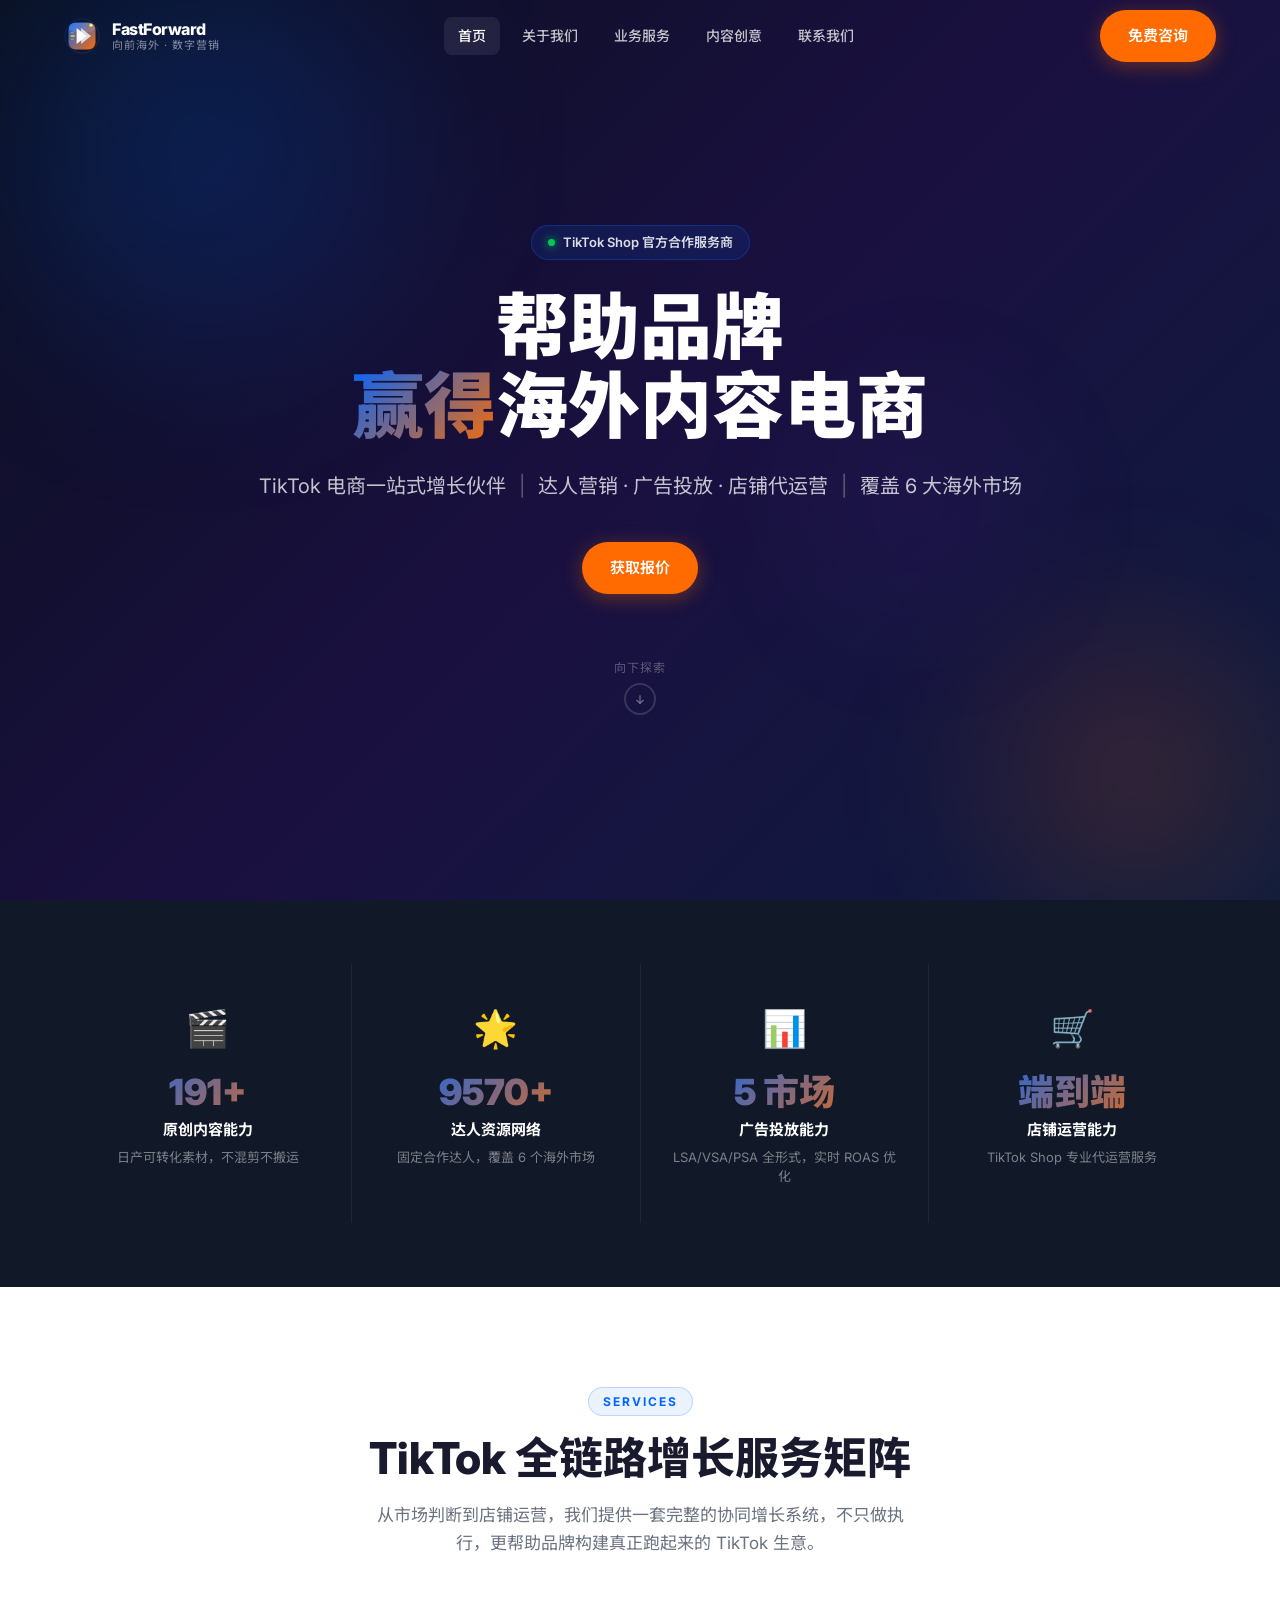
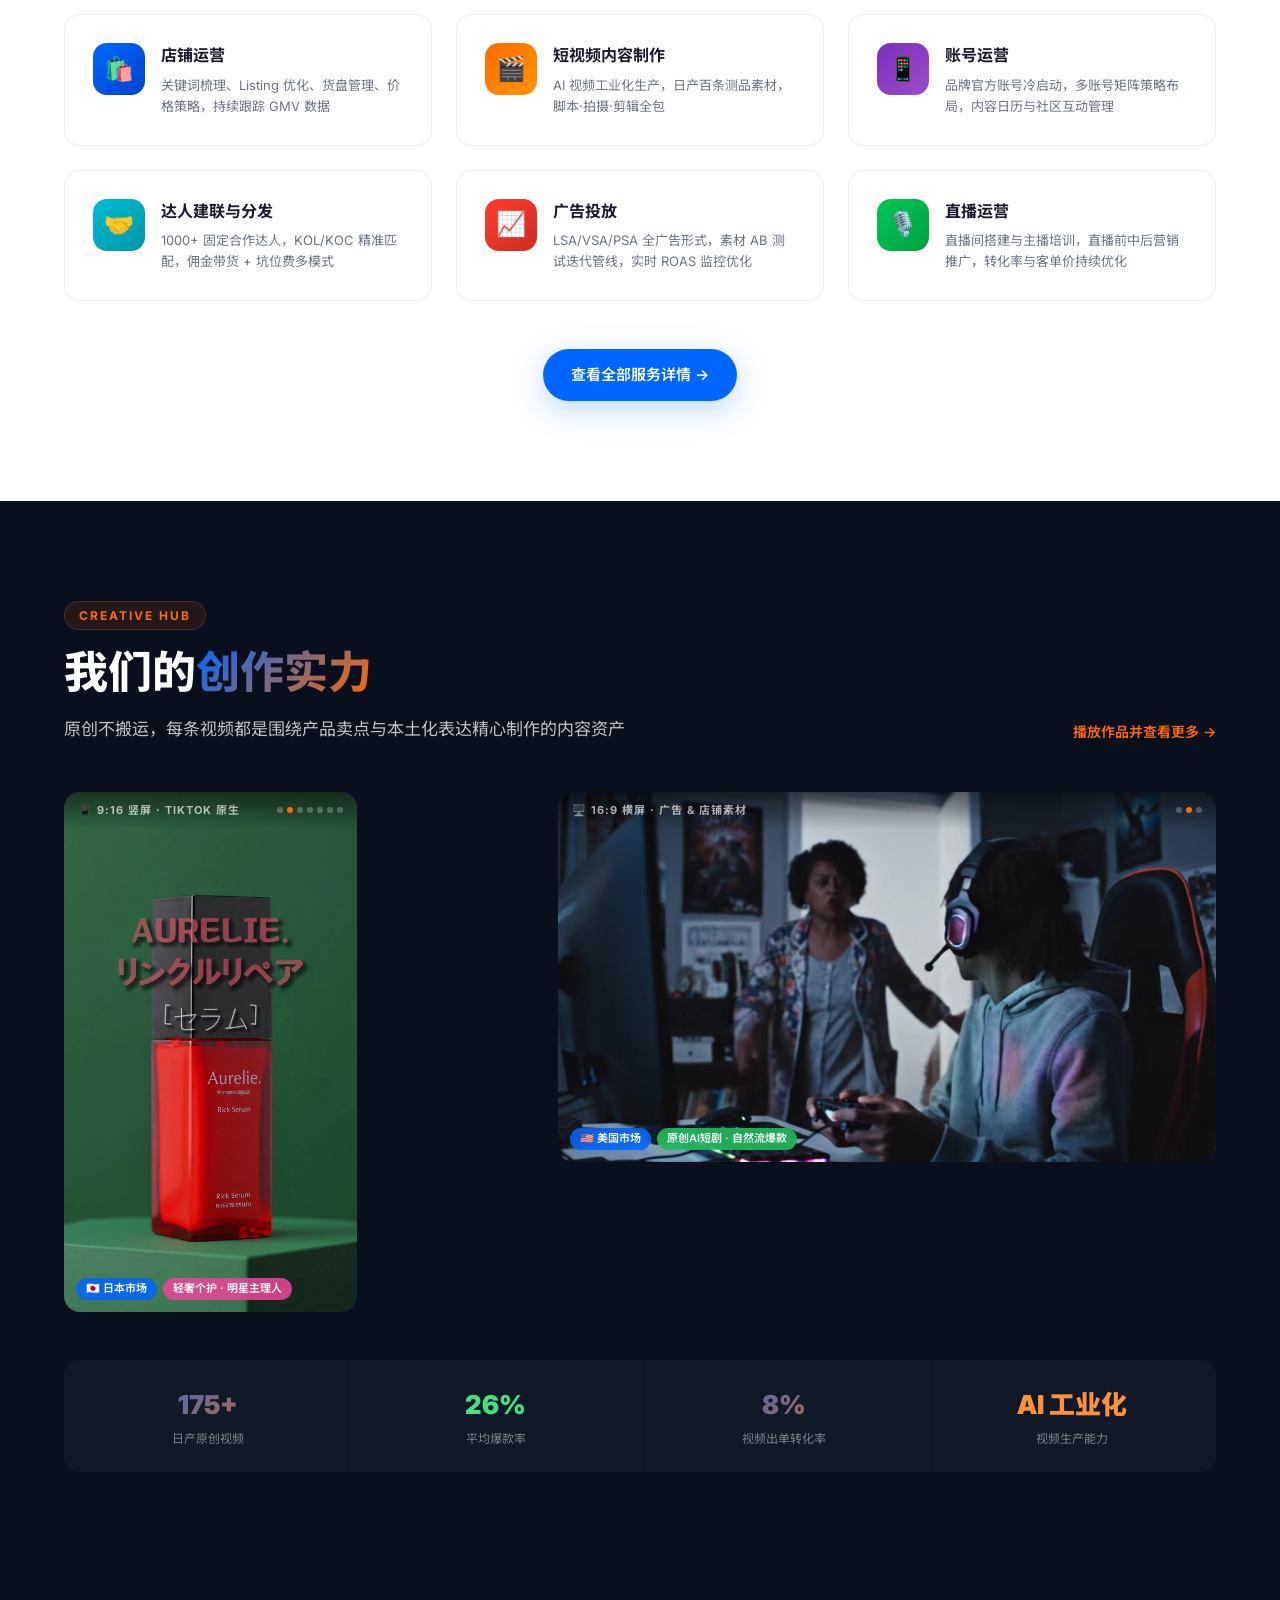
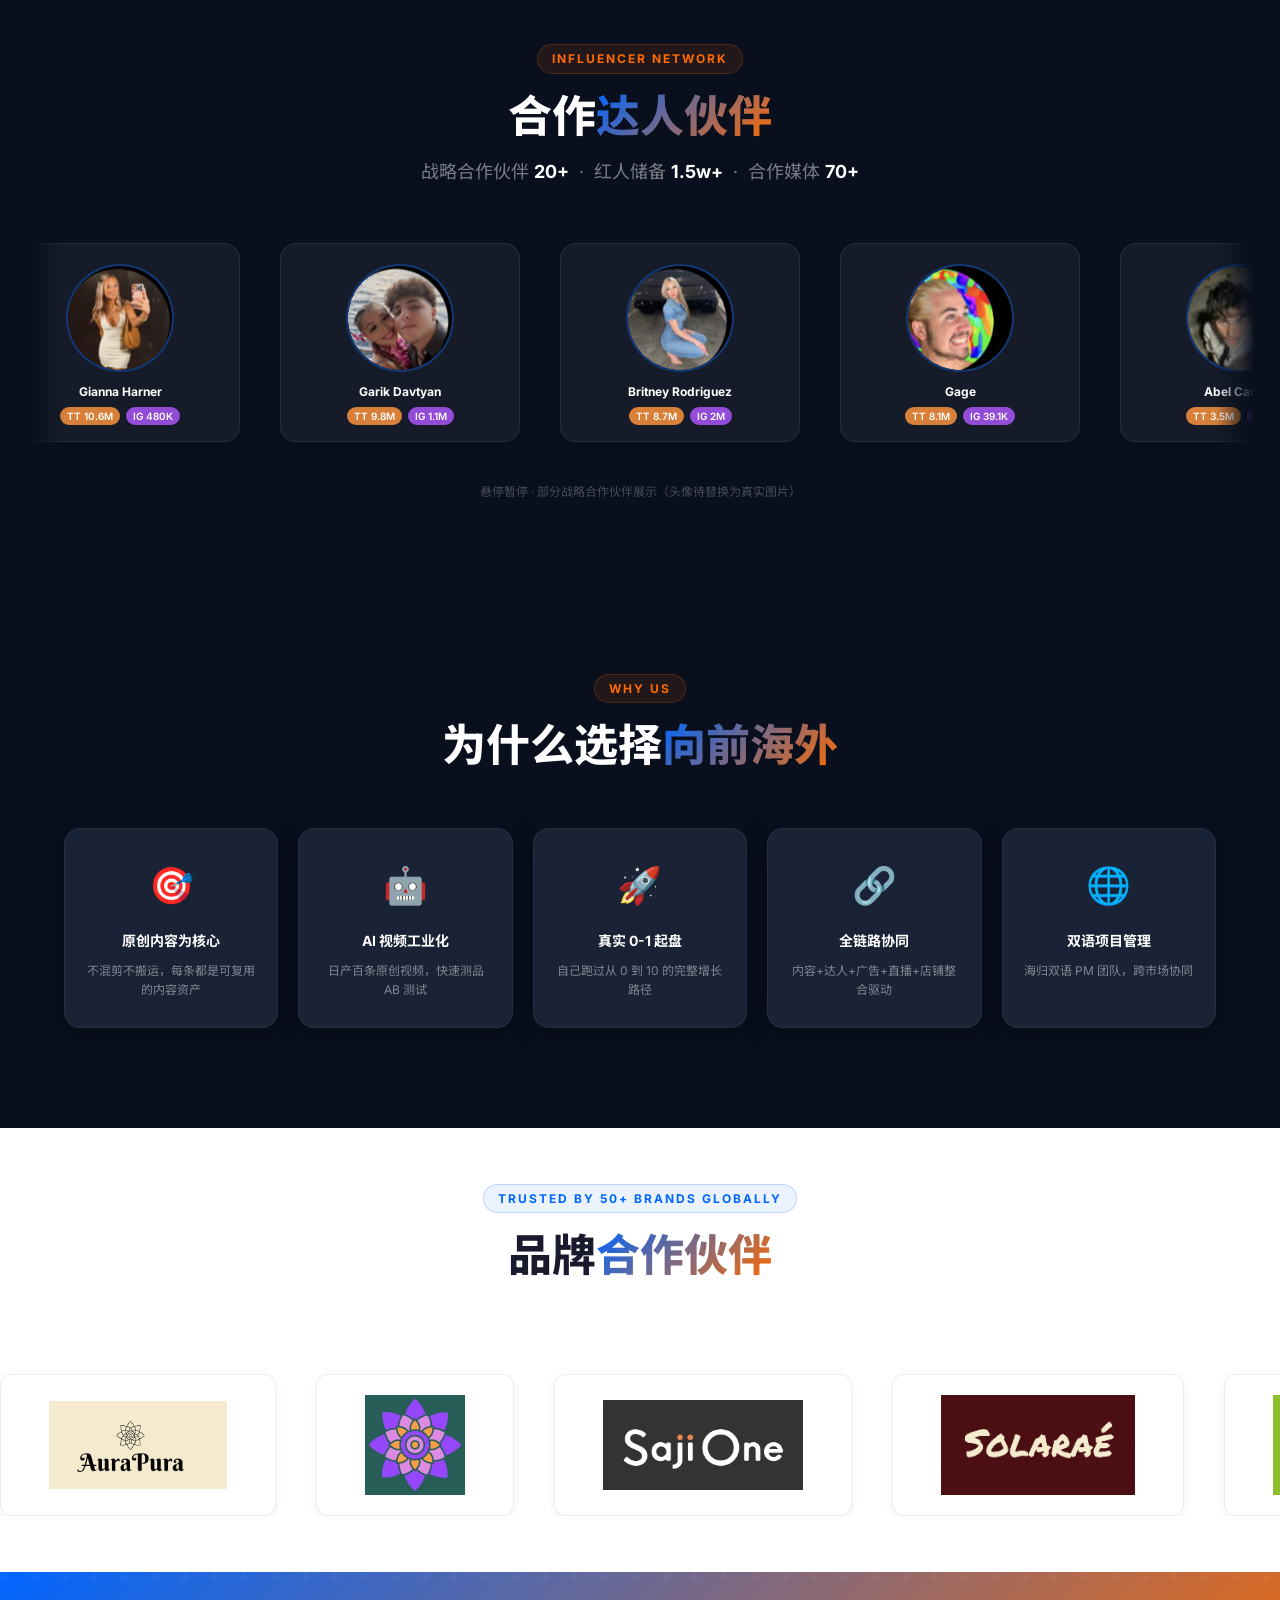
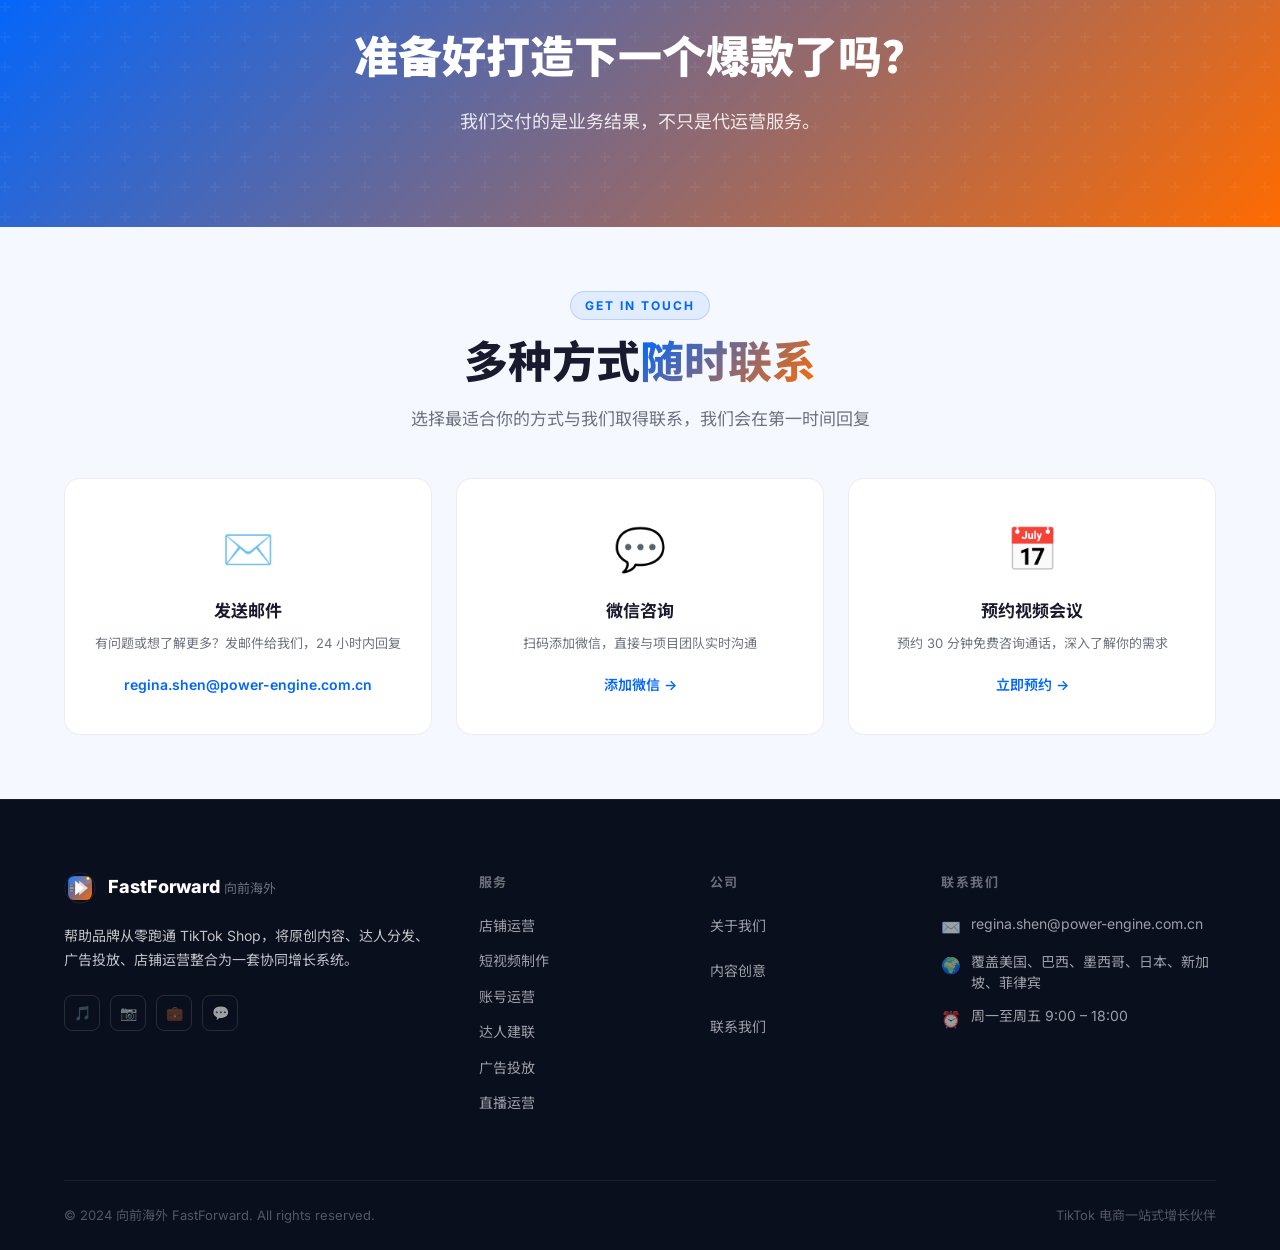
==== commit 89bf52b1: "fix: 修复首页视频展示区 CSS 语法错误（游离的 transition 导致 opacity:0 不恢复）" ====
--- a/pages/index.html
+++ b/pages/index.html
@@ -228,6 +228,7 @@
       width: 100%; height: 100%;
       object-fit: cover;
       opacity: 0;
+      transition: opacity 0.8s ease-in-out;
       background-color: #111827;
       background-size: cover;
       background-position: center;
@@ -238,8 +239,6 @@
     .vsb-video-stack video::-webkit-media-controls-toggle-closed-captions-button,
     .vsb-video-stack video::-webkit-media-controls-picture-in-picture-button {
       display: none !important;
-    }
-      transition: opacity 0.8s ease-in-out;
     }
     .vsb-video-stack video.active {
       opacity: 1;
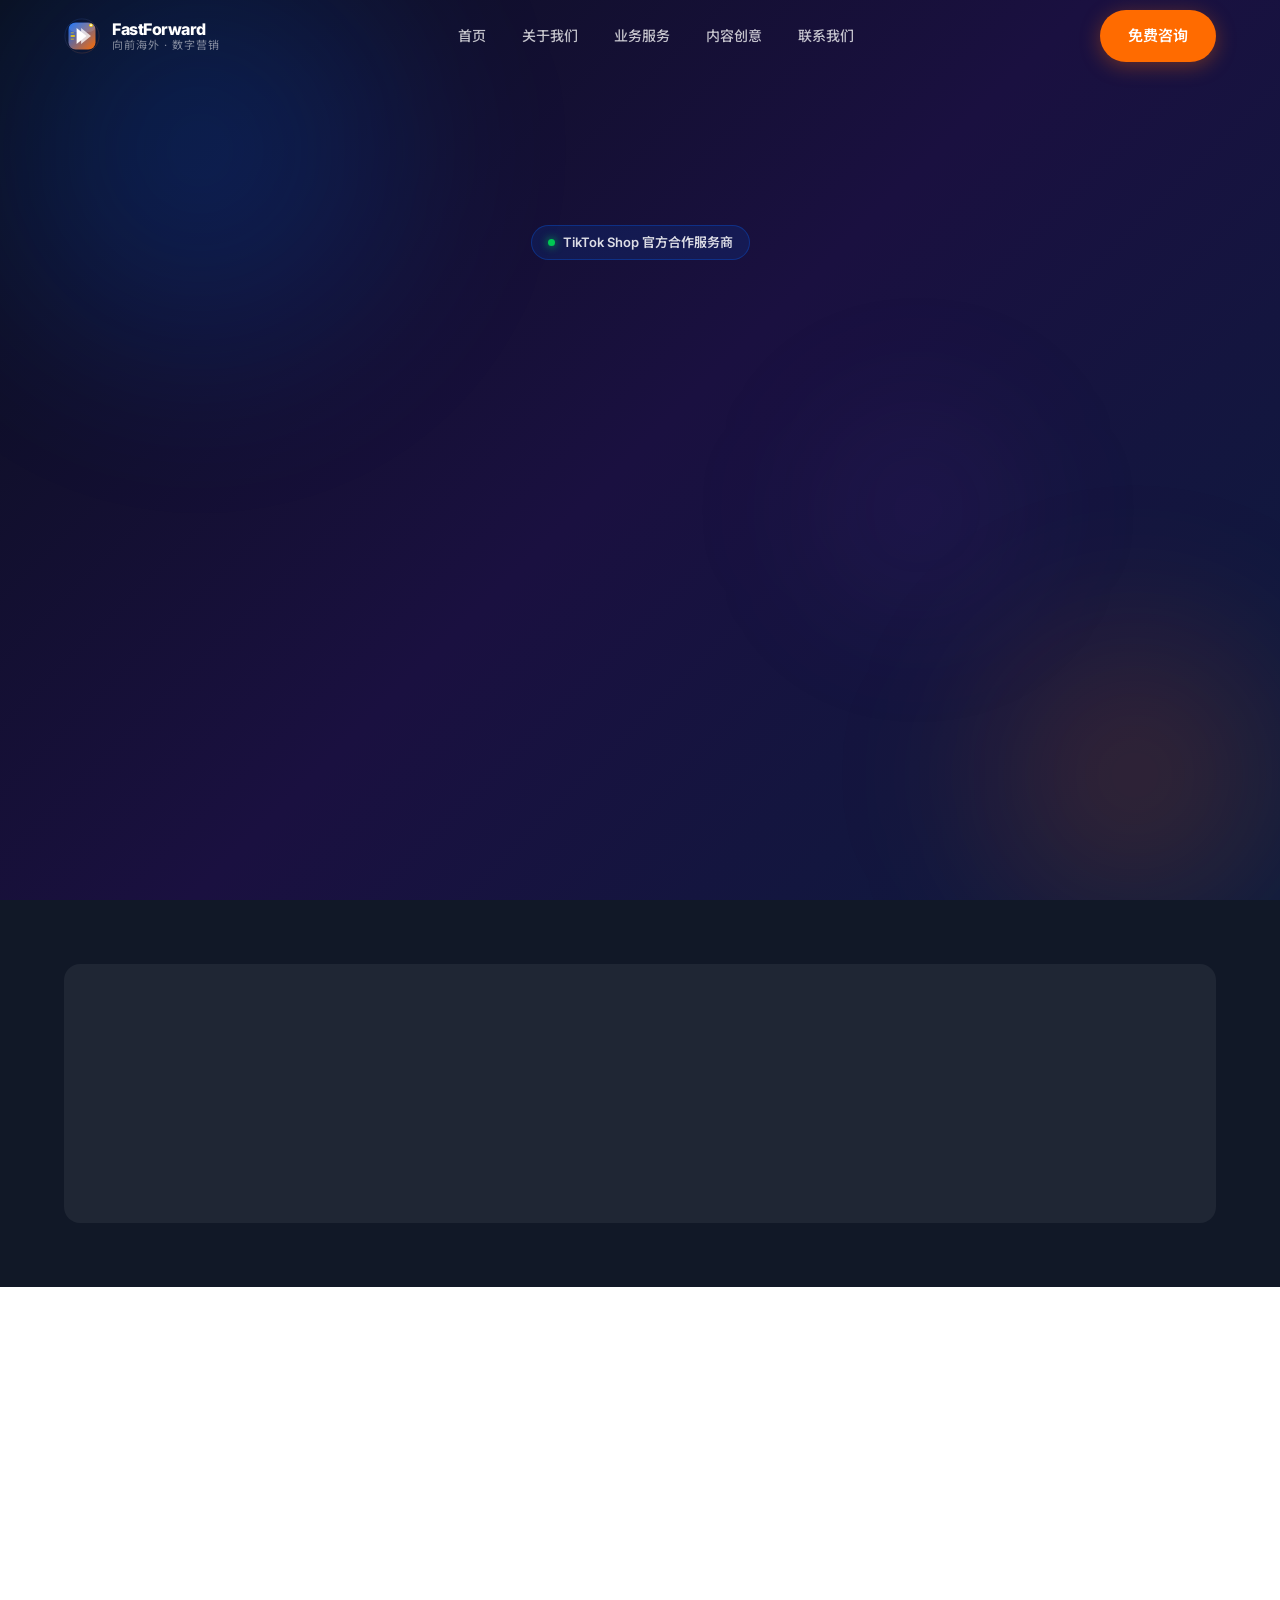
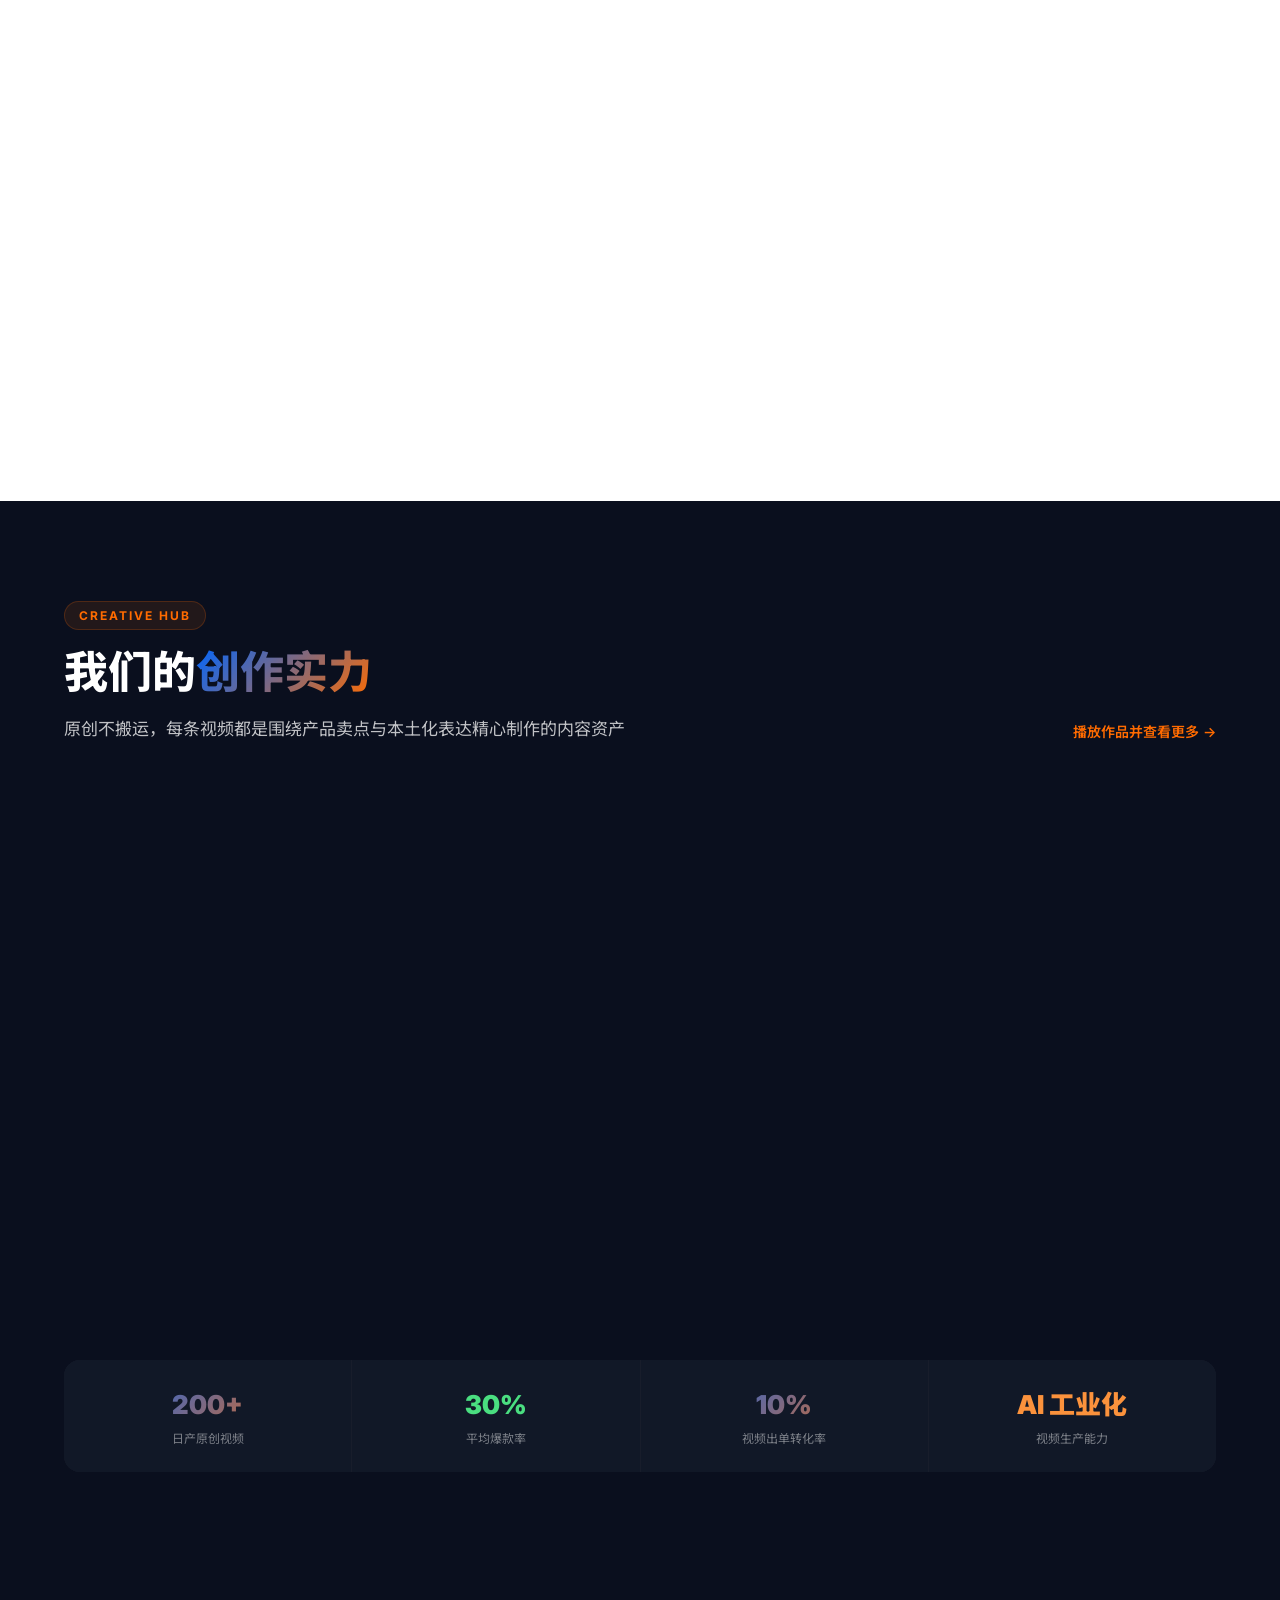
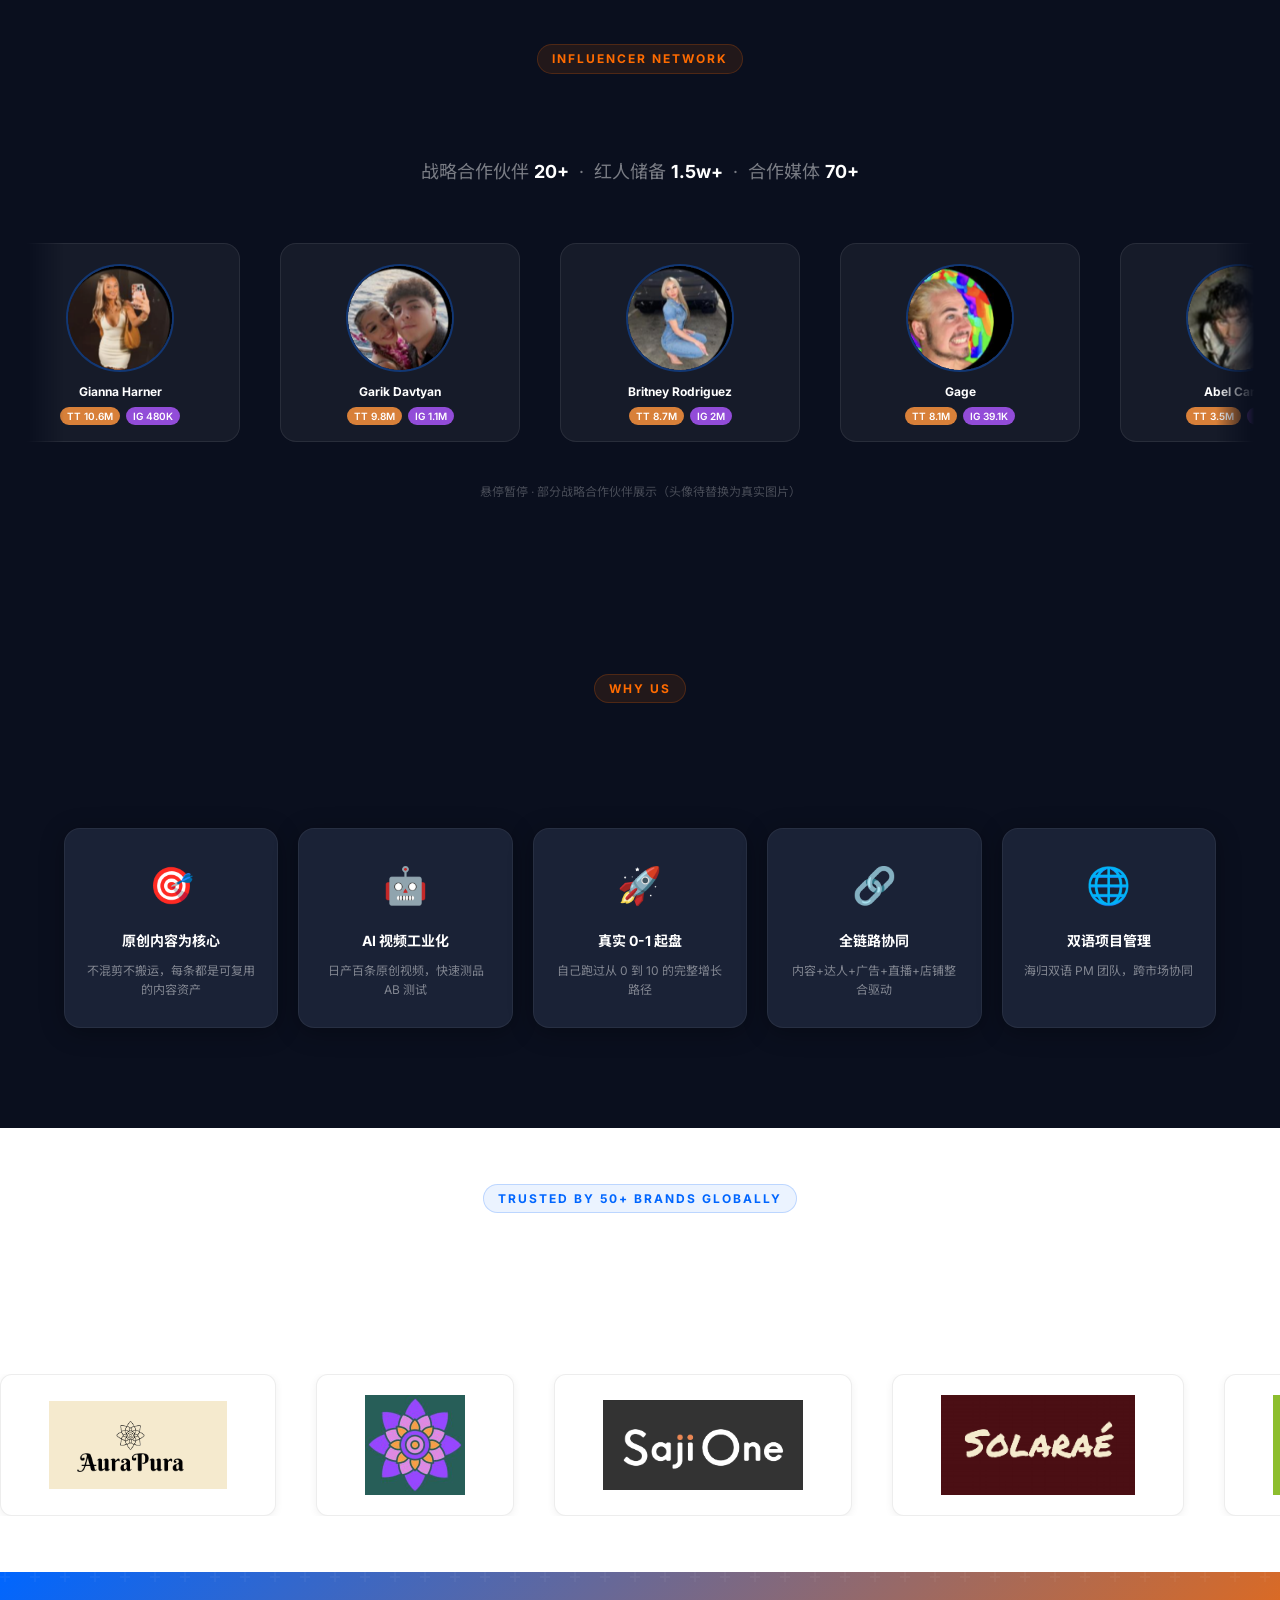
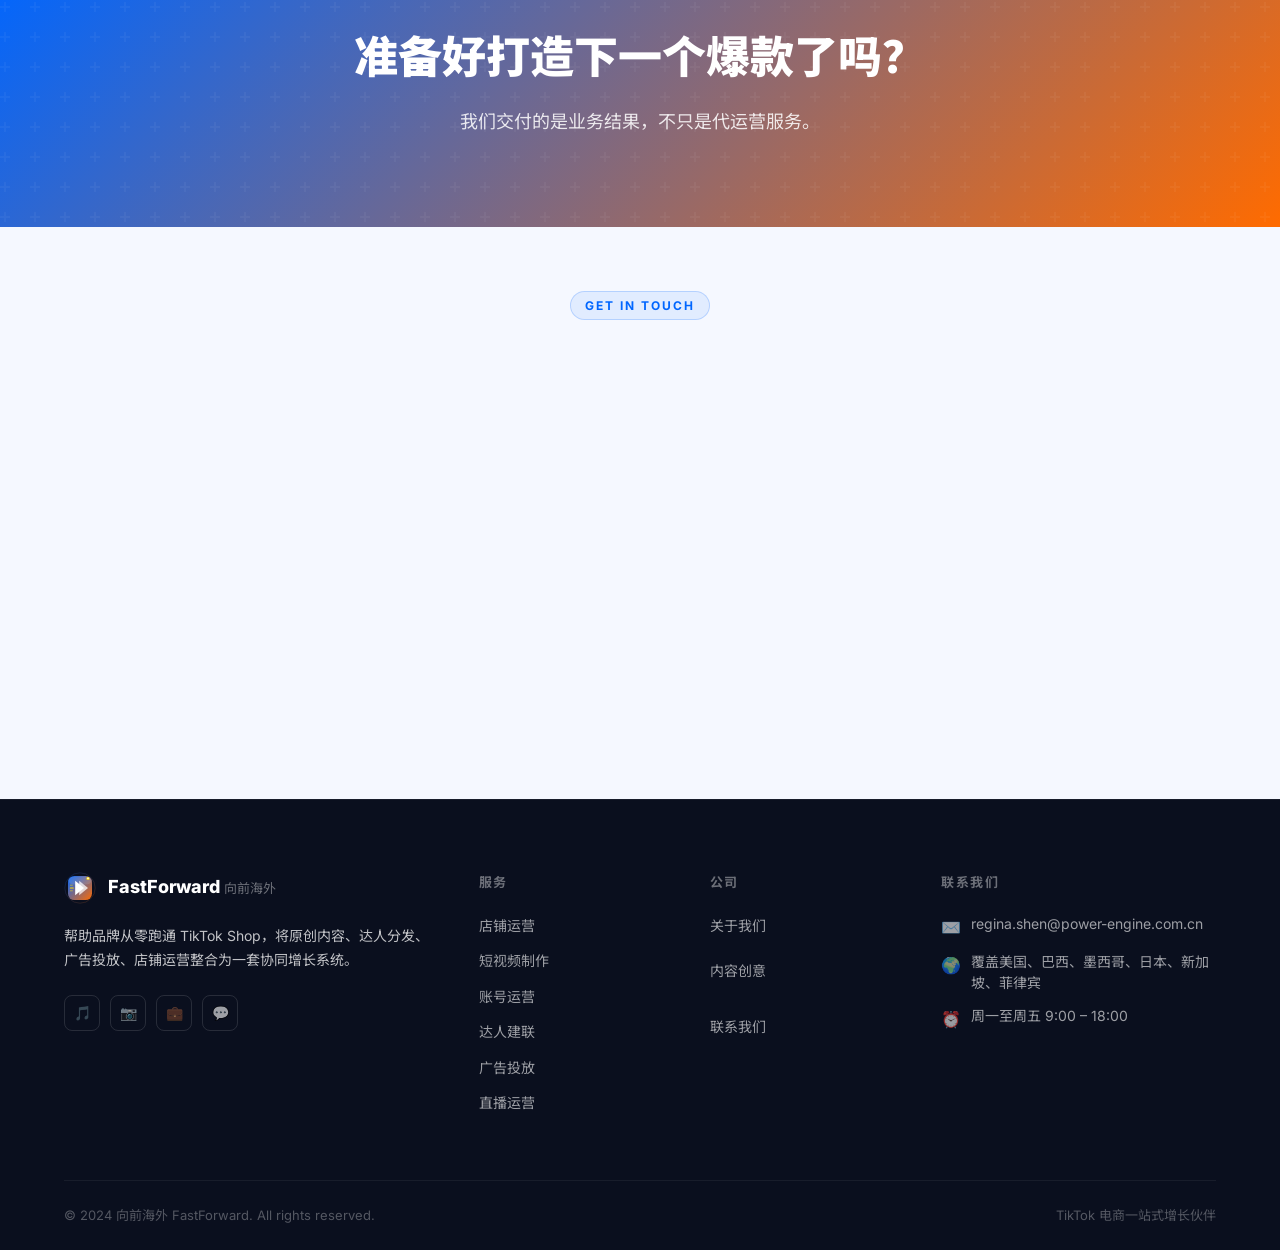
==== commit 424bad7d: "fix: remove non-existent assets/js/main.js reference that blocked marquee script" ====
--- a/pages/index.html
+++ b/pages/index.html
@@ -1168,7 +1168,6 @@
   </div>
 </footer>
 
-<script src="assets/js/main.js"></script>
 <script>
 // ---- 展示框视频循环轮播 ----
 document.querySelectorAll('.video-showcase-box').forEach(function(box) {
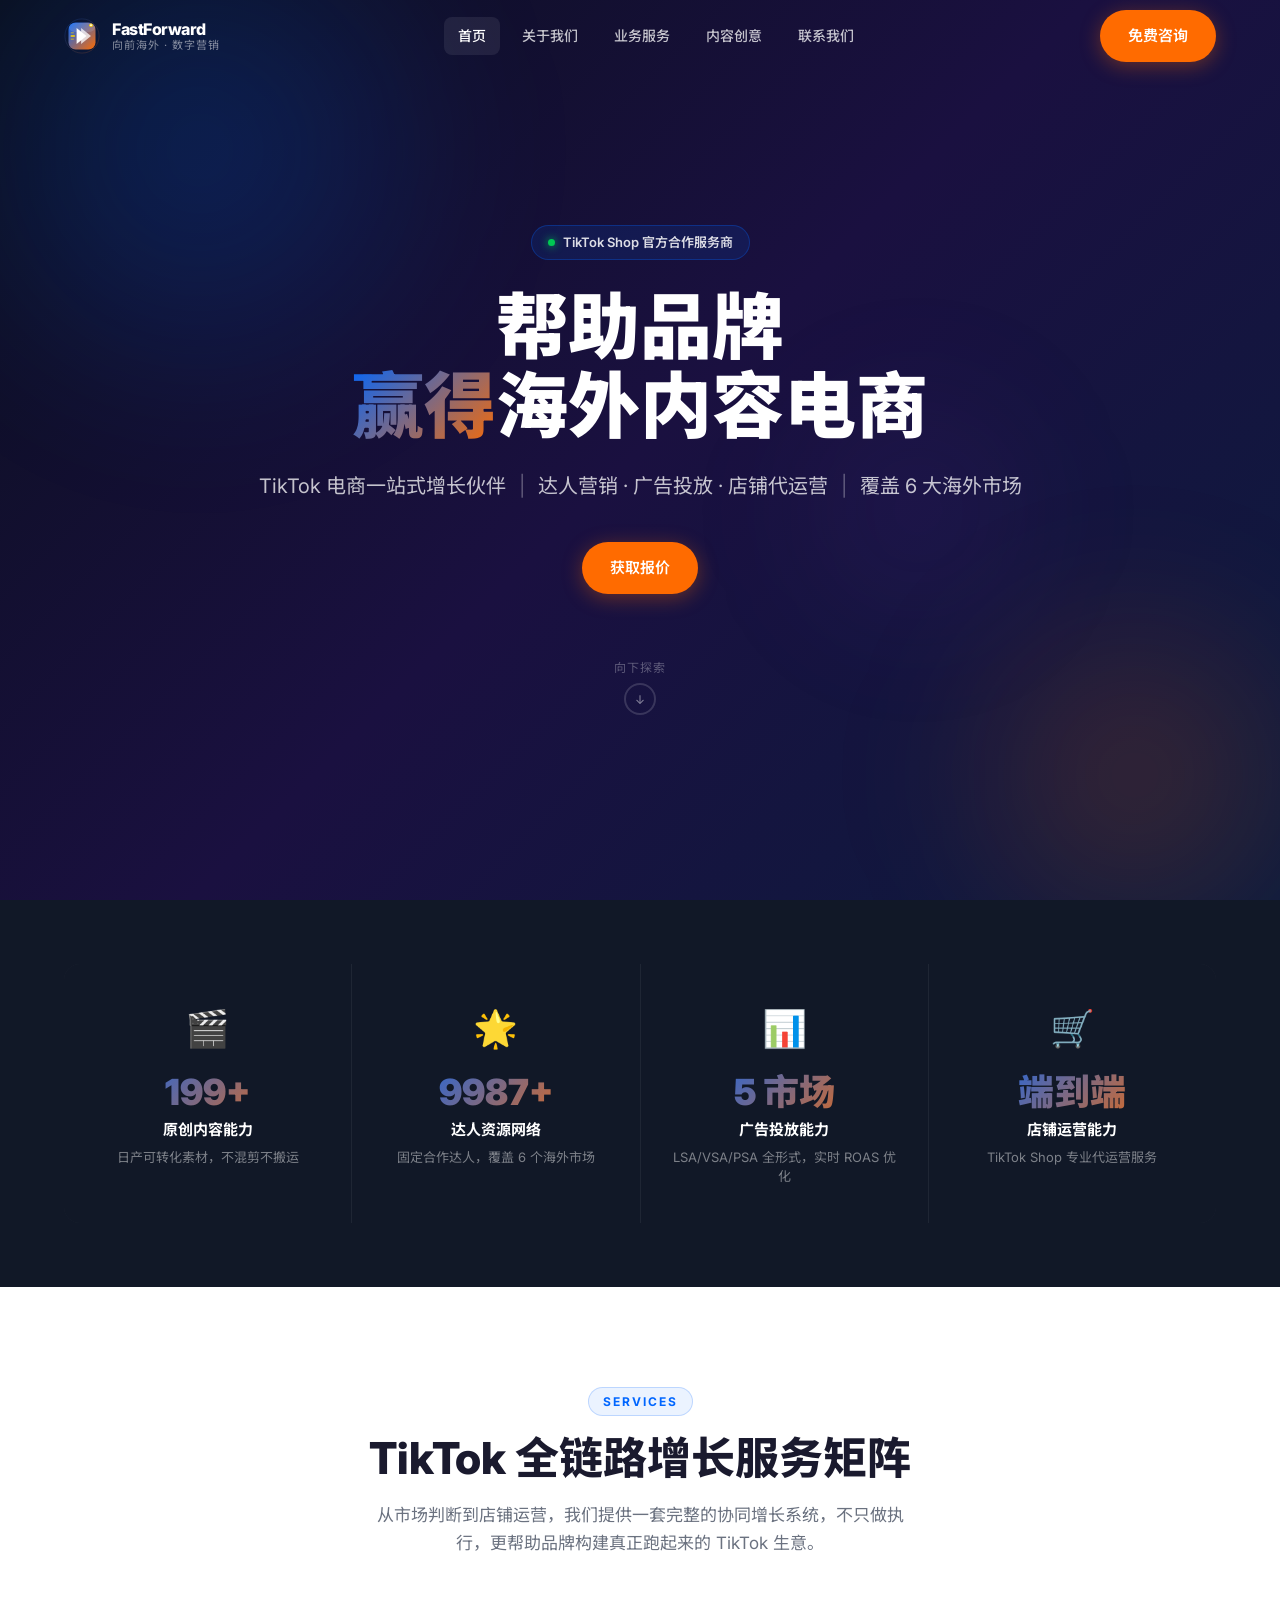
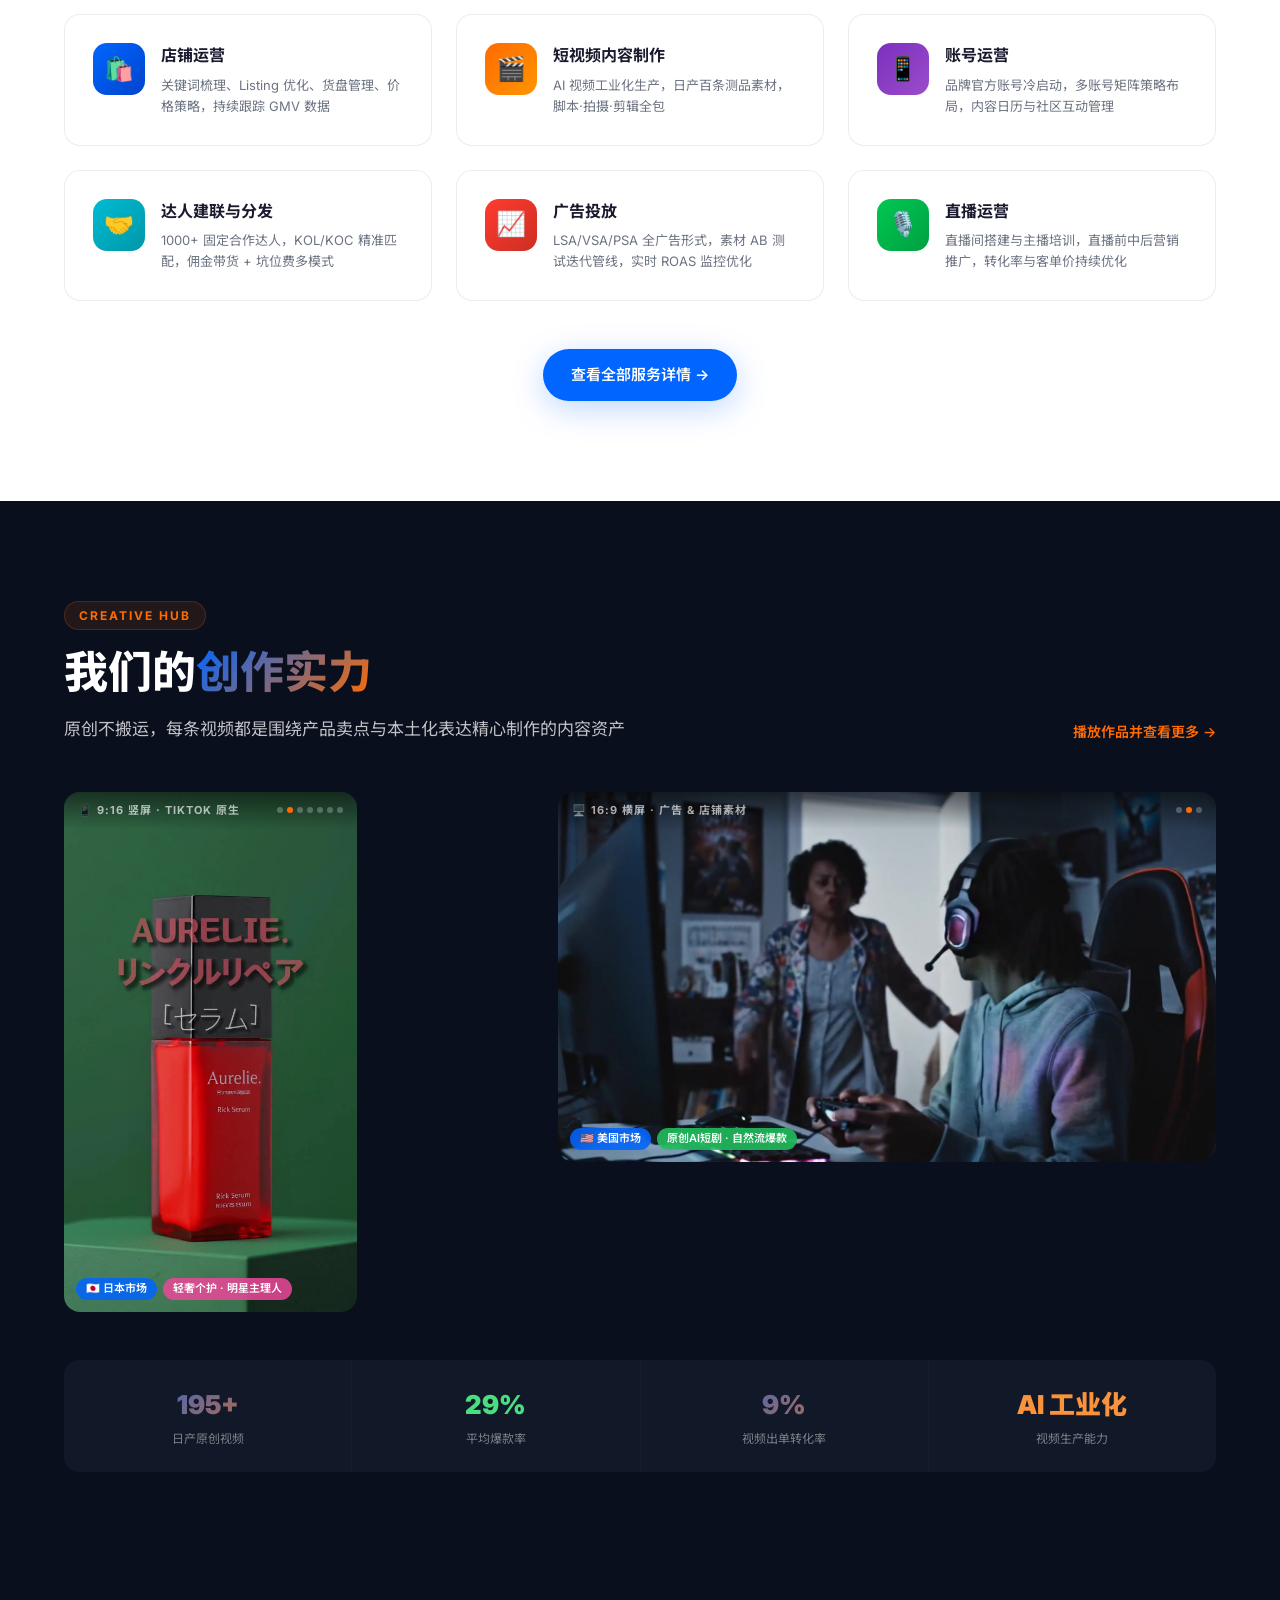
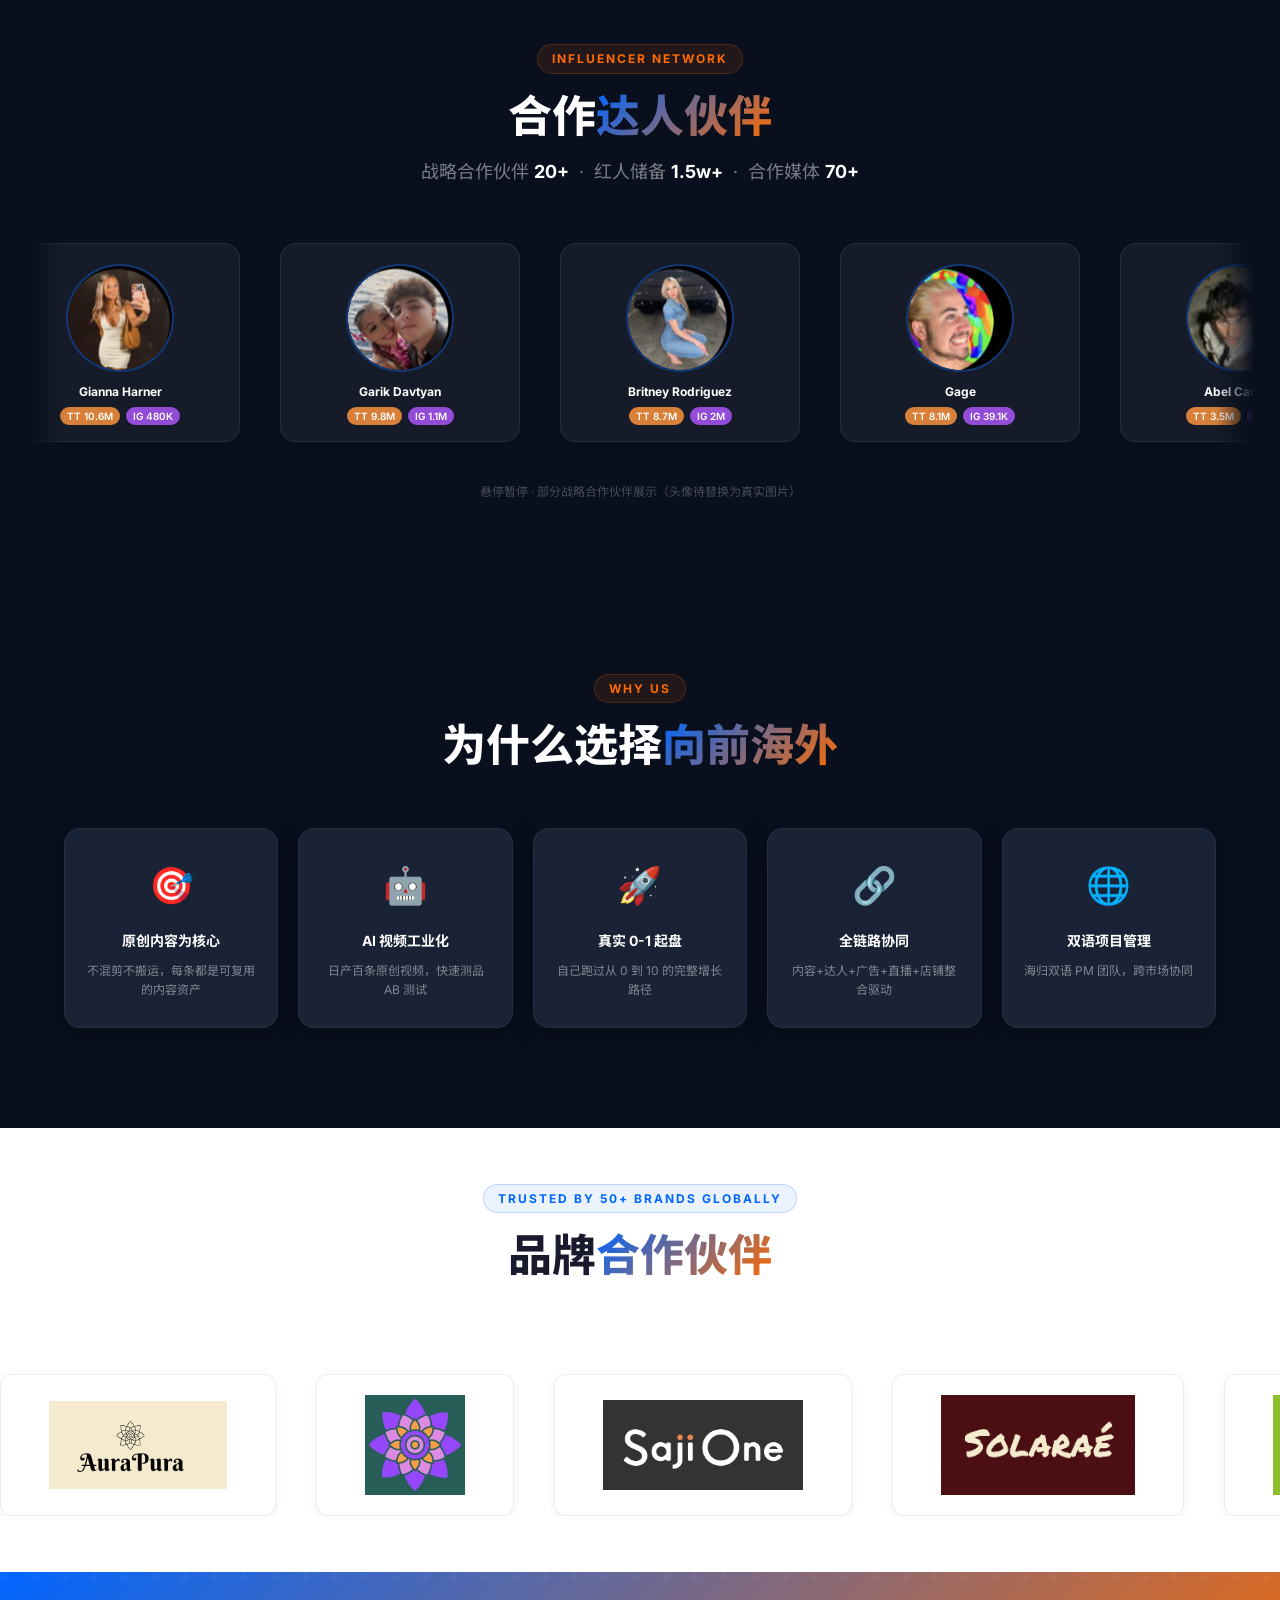
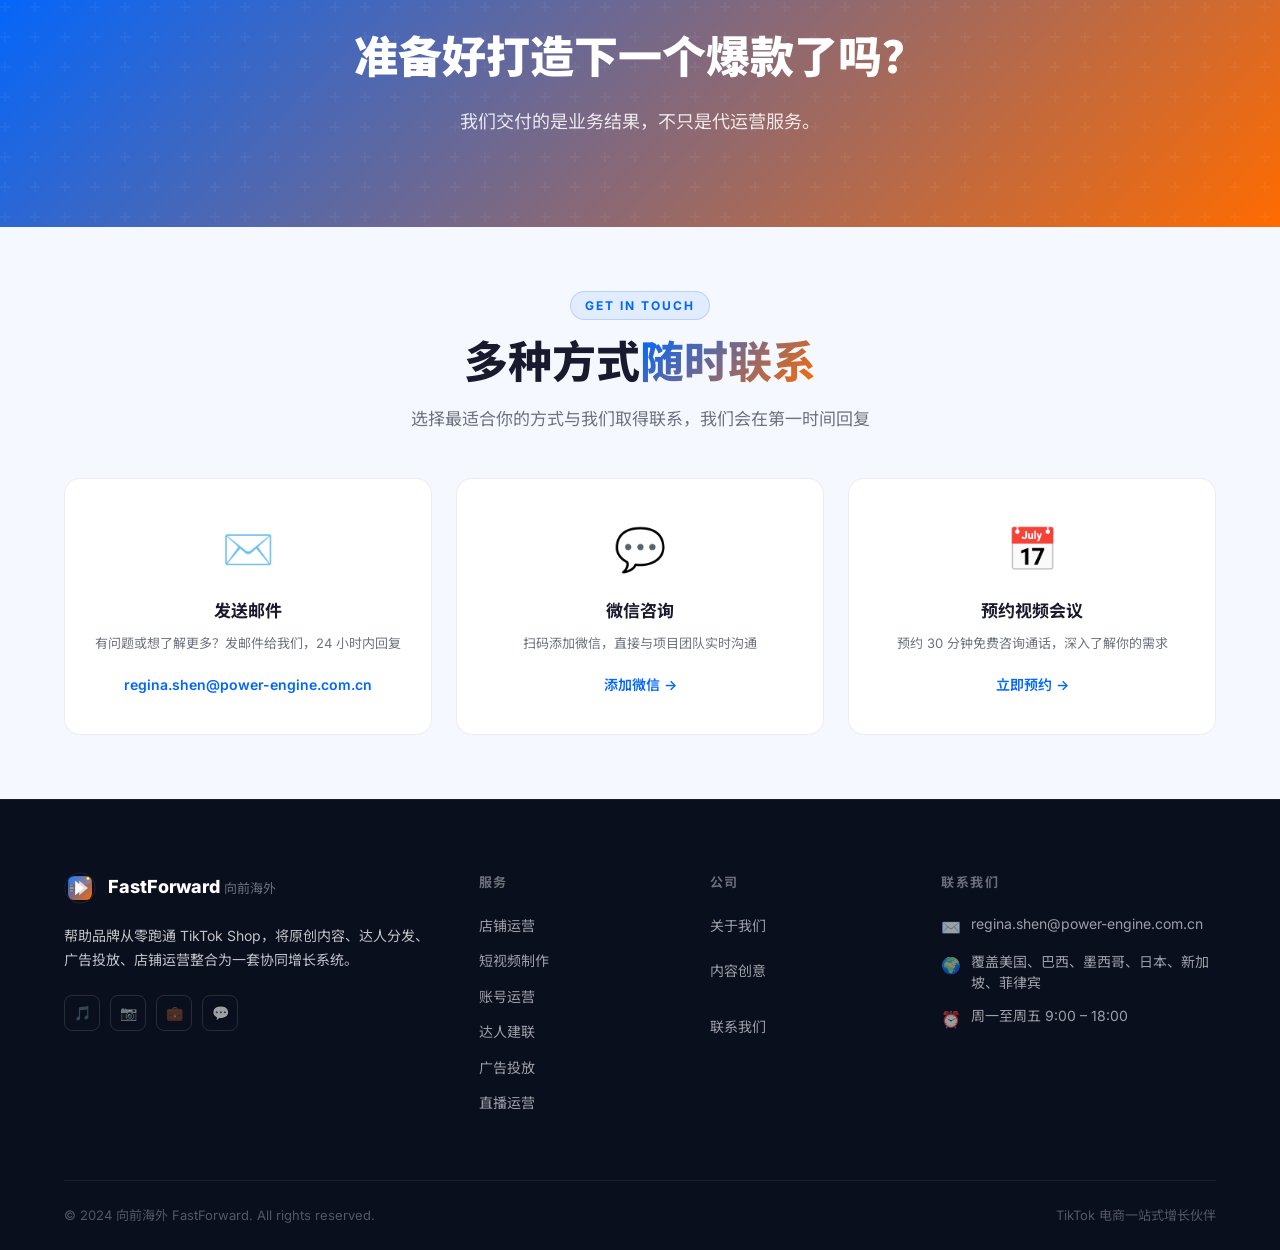
==== commit 5c76449d: "fix: 恢复 assets/js/main.js 引用，修复所有页面 fade-up 动画不触发导致内容不可见的问题" ====
--- a/pages/index.html
+++ b/pages/index.html
@@ -1343,5 +1343,6 @@
   // 切换视频时，同步更新全屏按钮（按钮一直都在，只是视觉上跟随当前视频）
 })();
 </script>
-</body>
+<script src="assets/js/main.js"></script>
+  </body>
 </html>
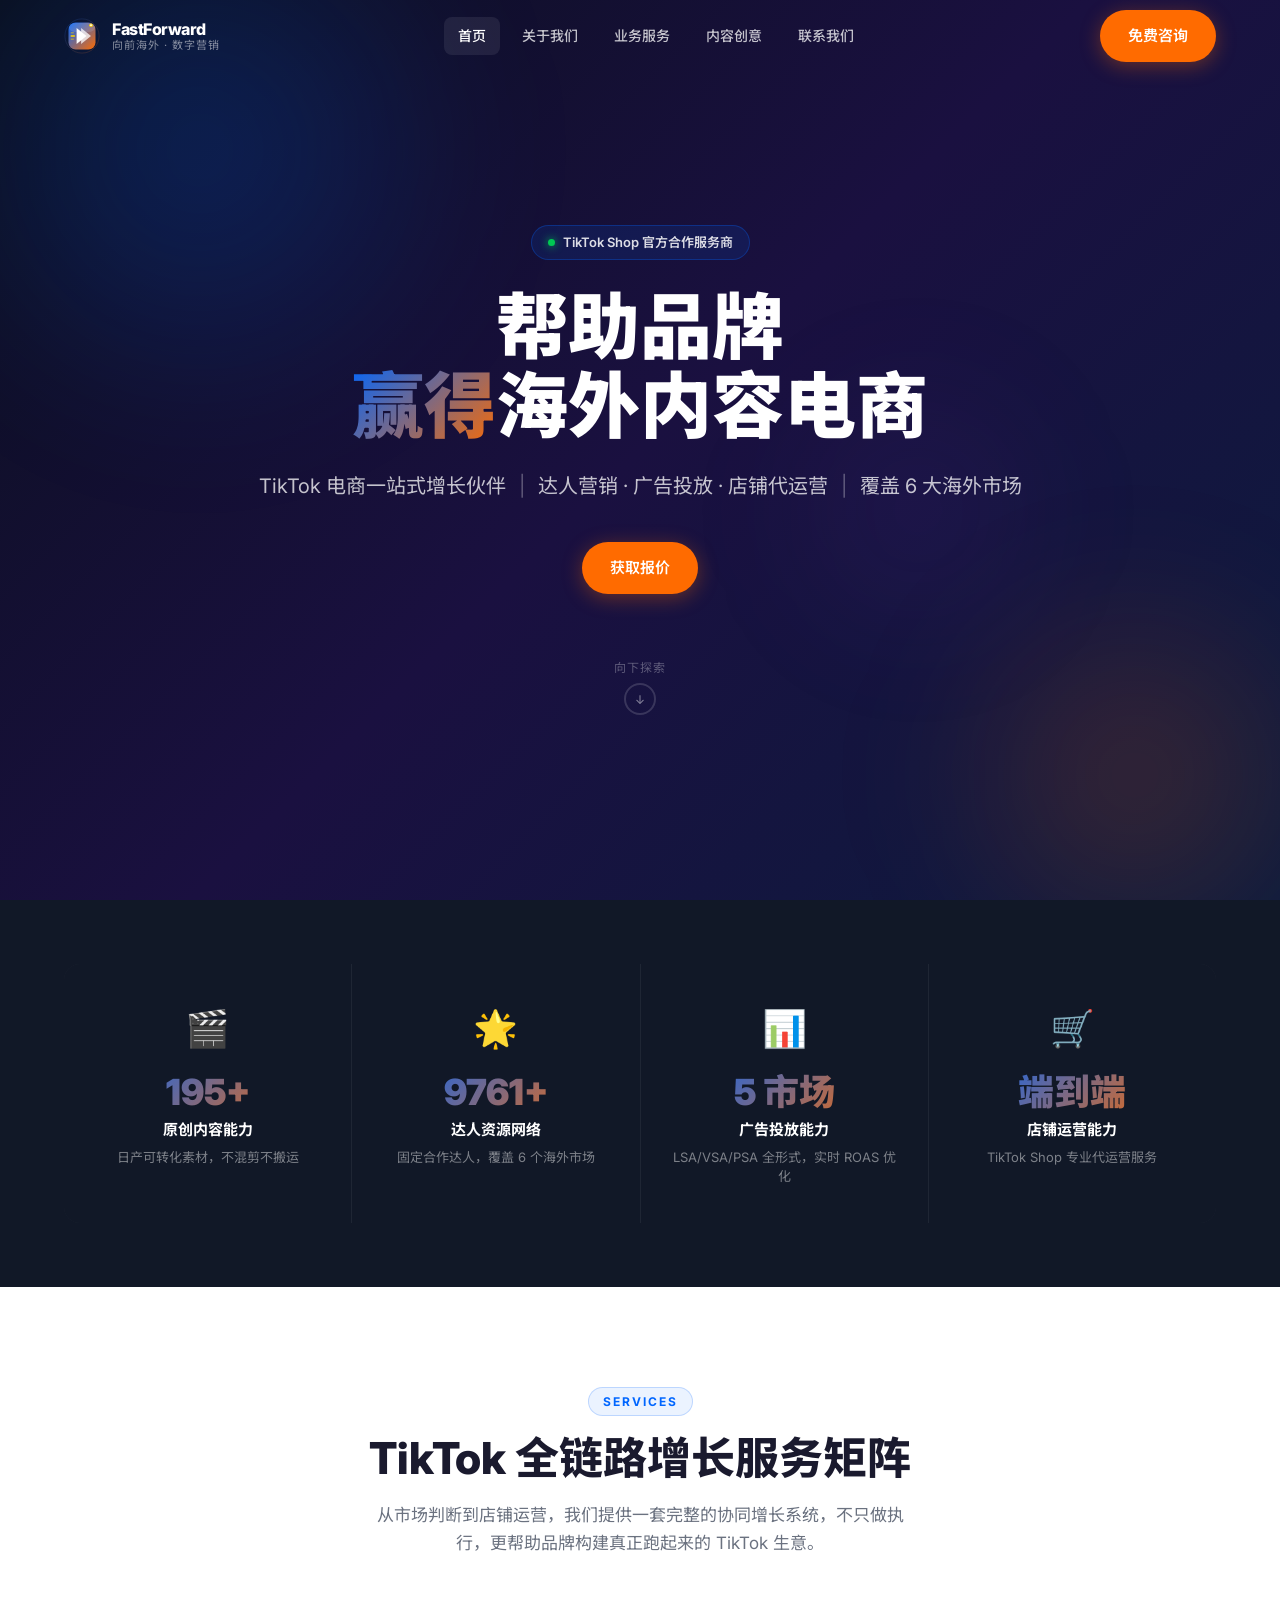
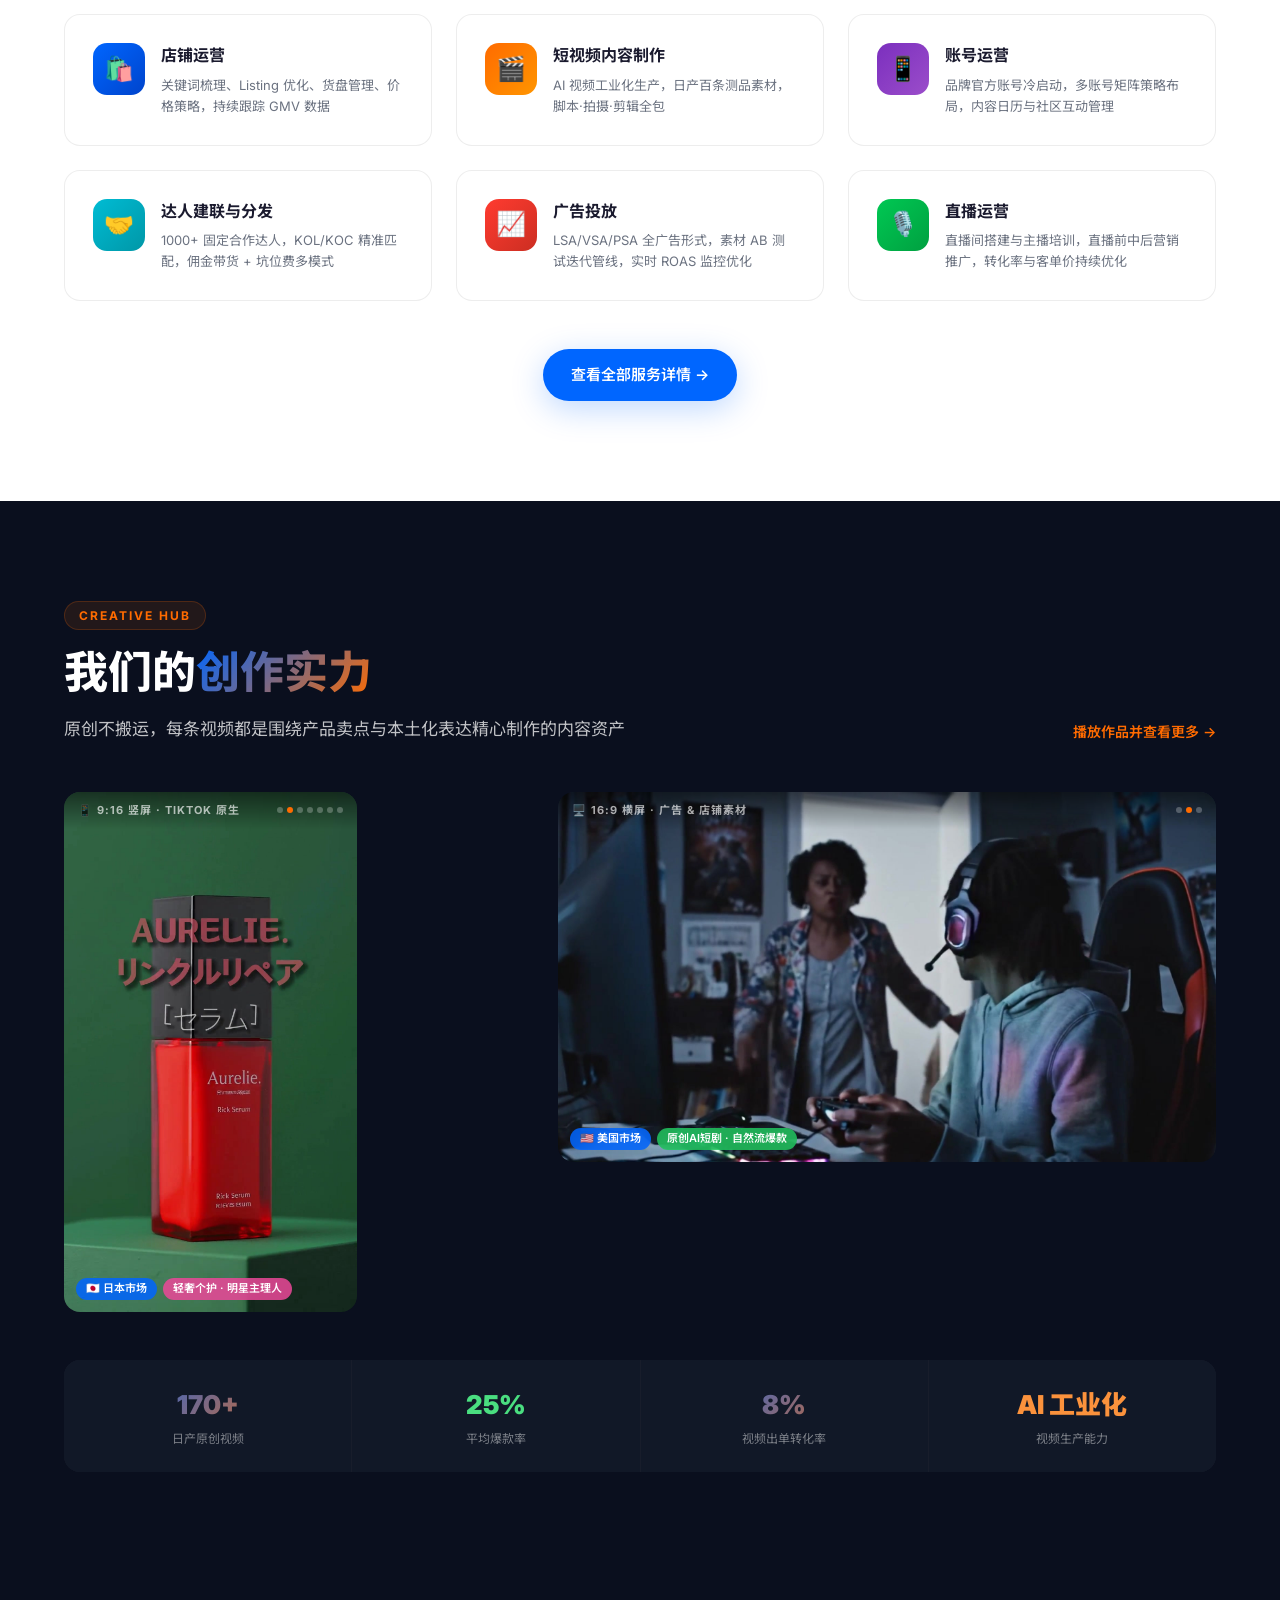
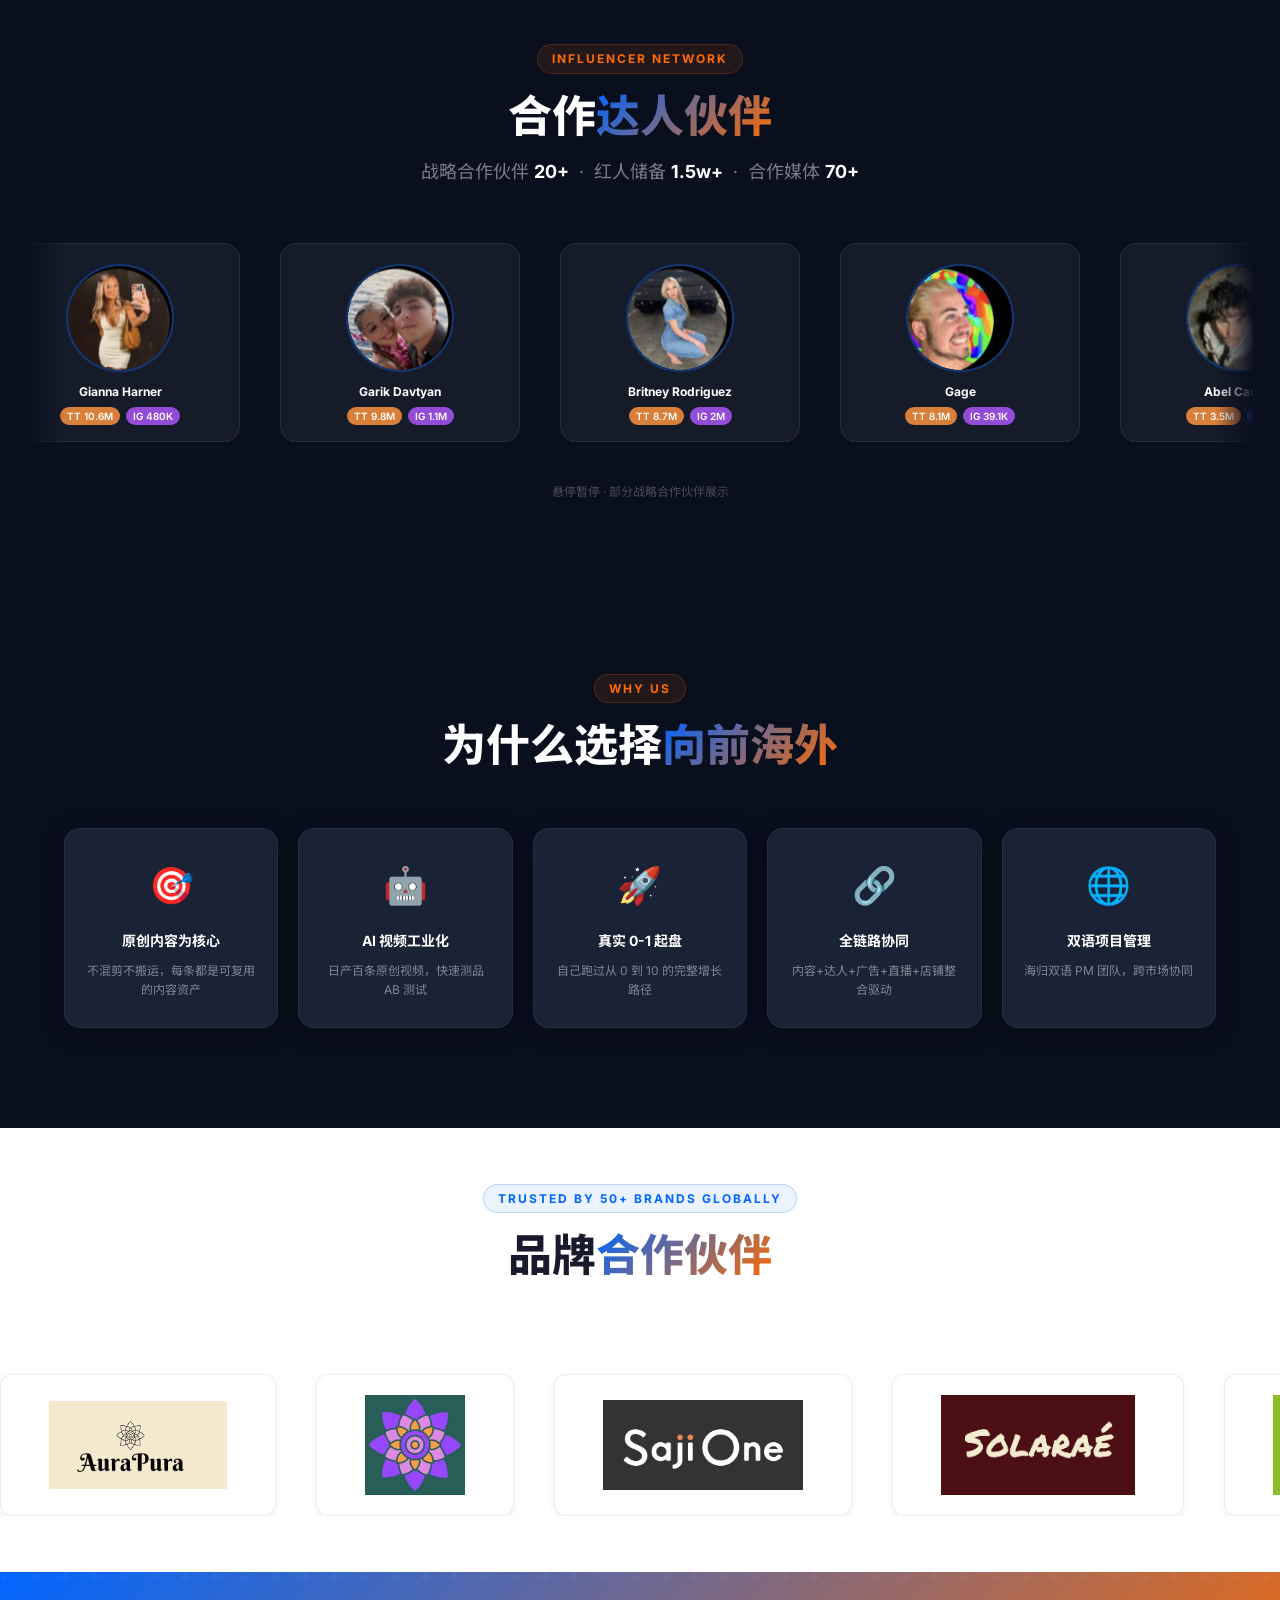
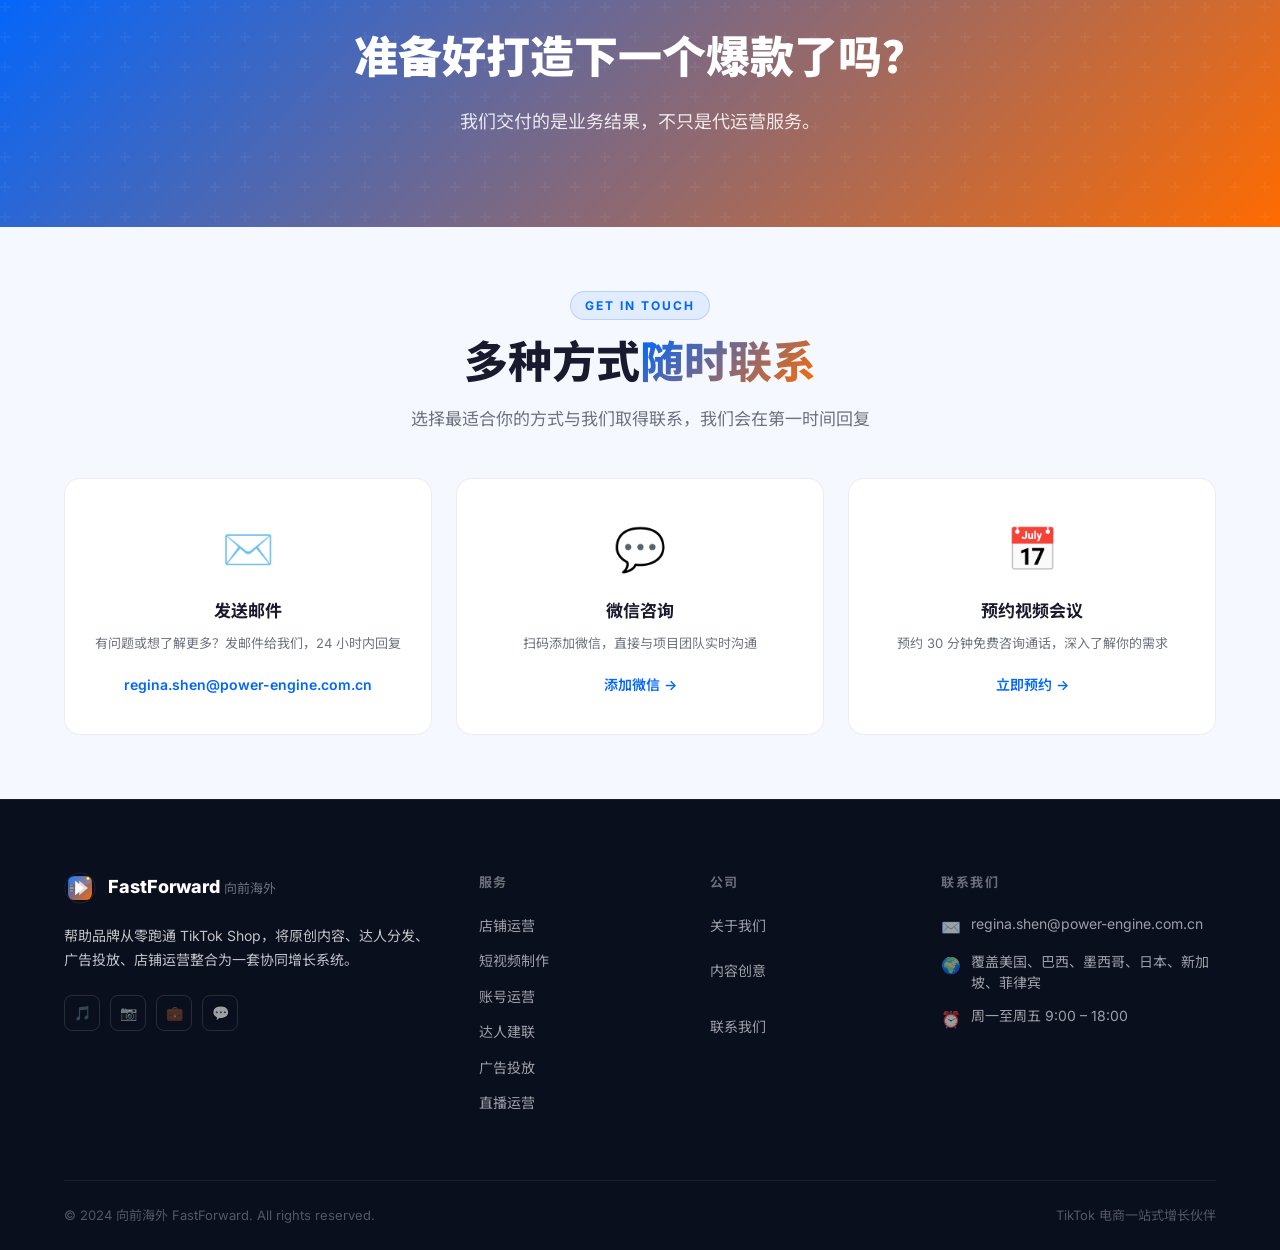
==== commit 5b74d47f: "remove placeholder text from partner section" ====
--- a/pages/index.html
+++ b/pages/index.html
@@ -982,7 +982,7 @@
     </div>
   </div>
   <p style="text-align:center;font-size:12px;color:rgba(255,255,255,0.25);margin-top:20px;">
-    悬停暂停 · 部分战略合作伙伴展示（头像待替换为真实图片）
+    悬停暂停 · 部分战略合作伙伴展示
   </p>
 </section>
 
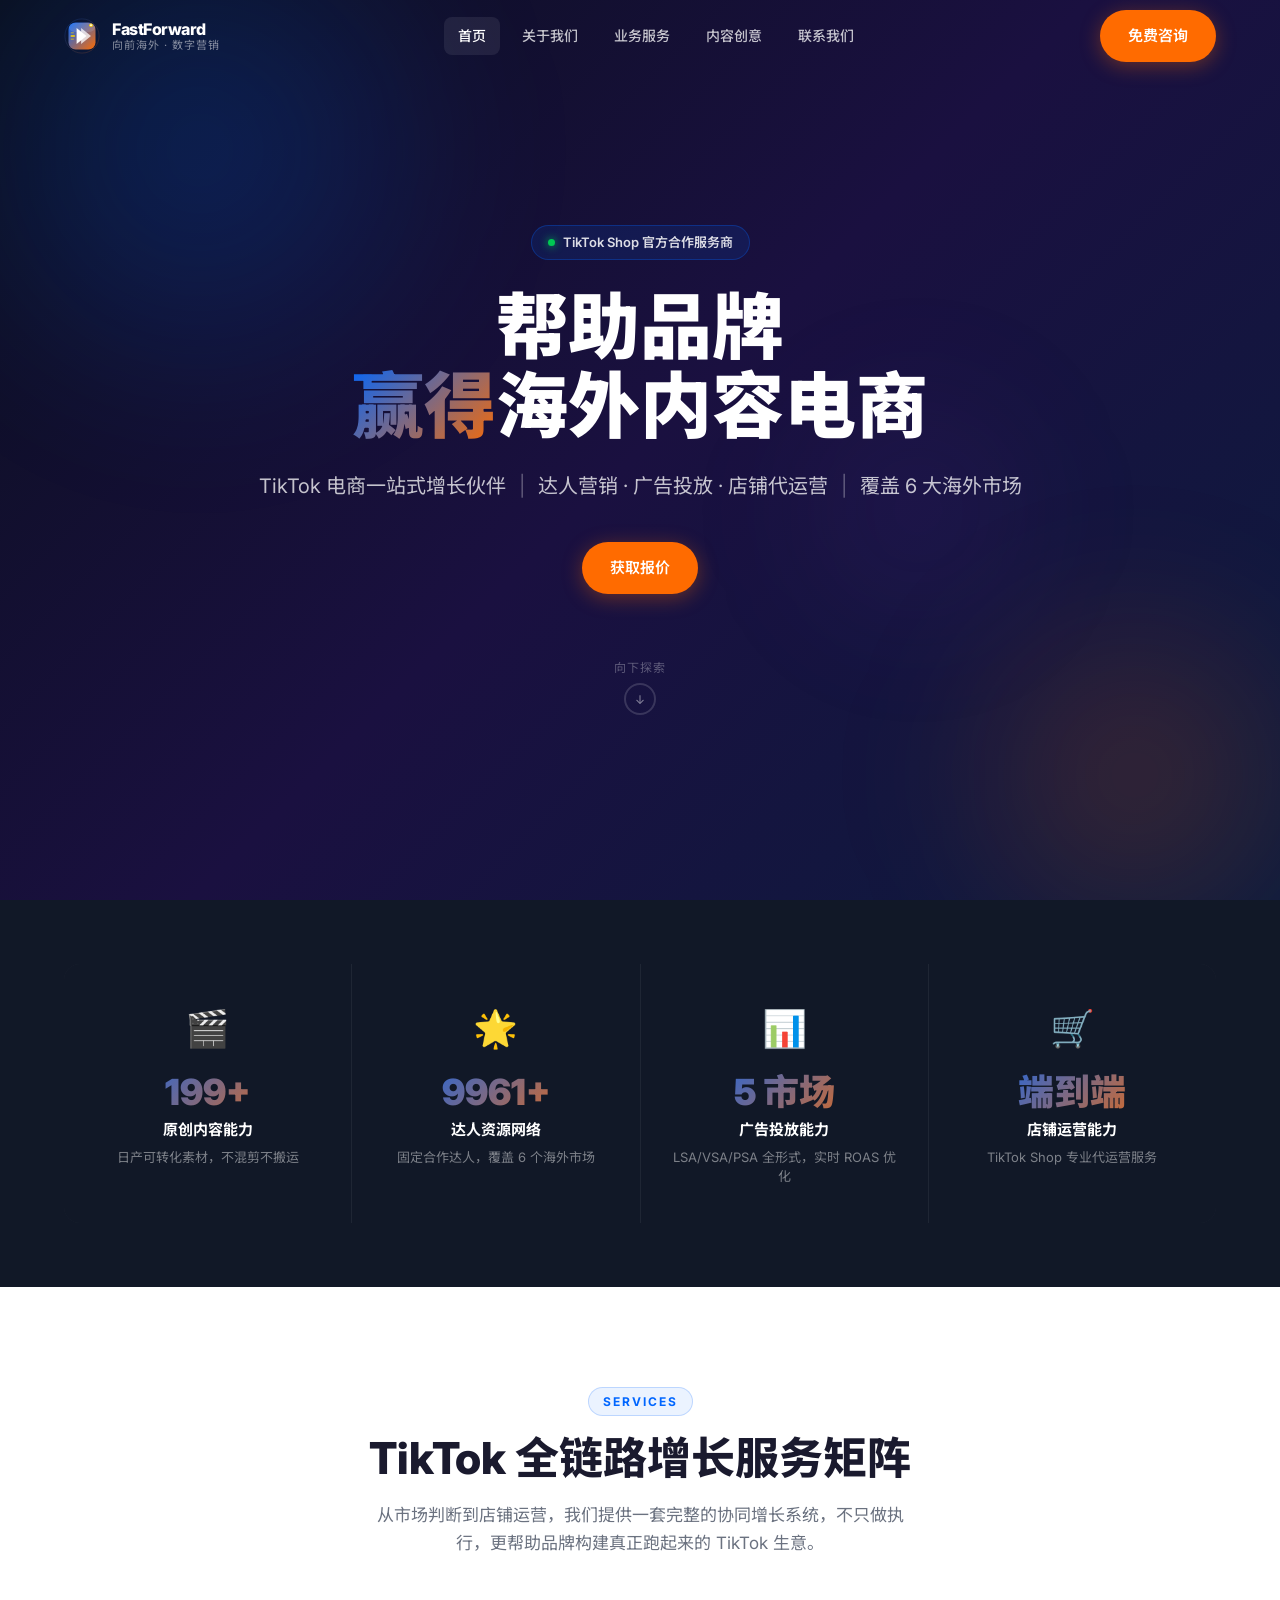
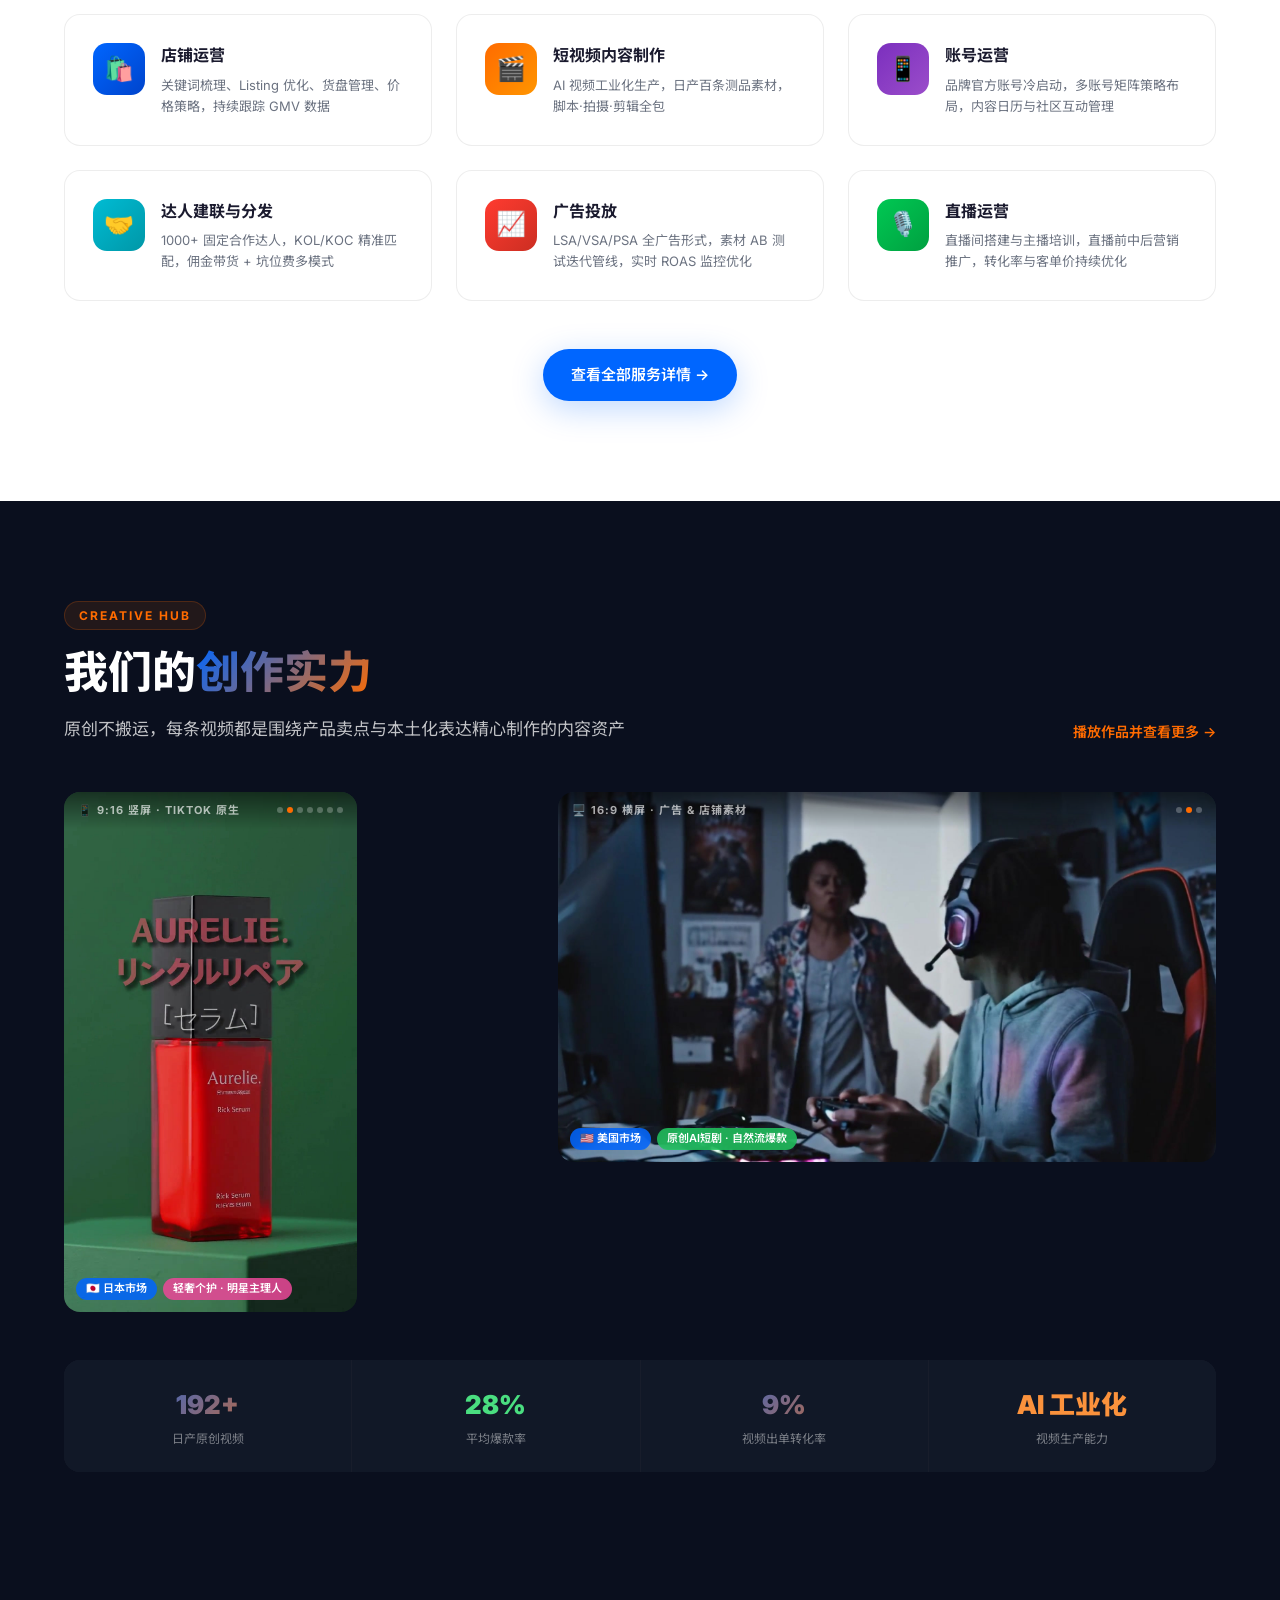
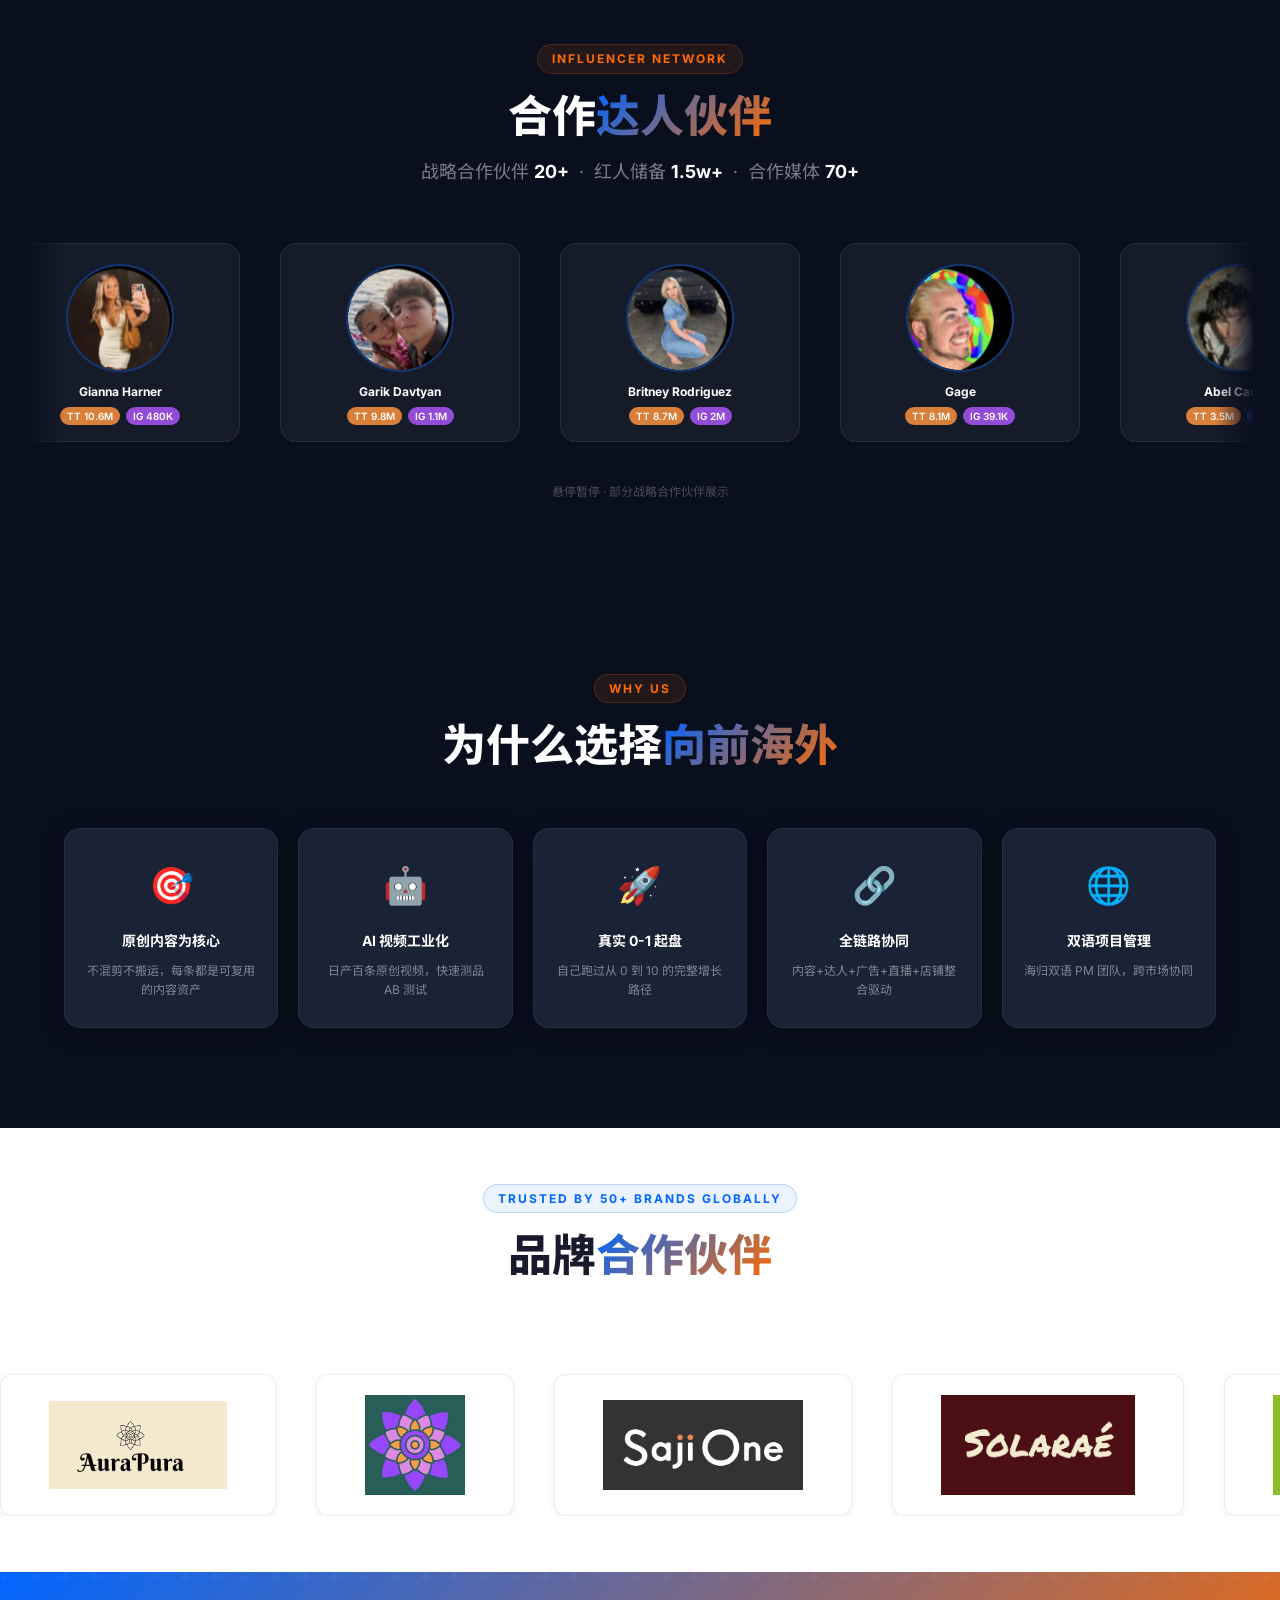
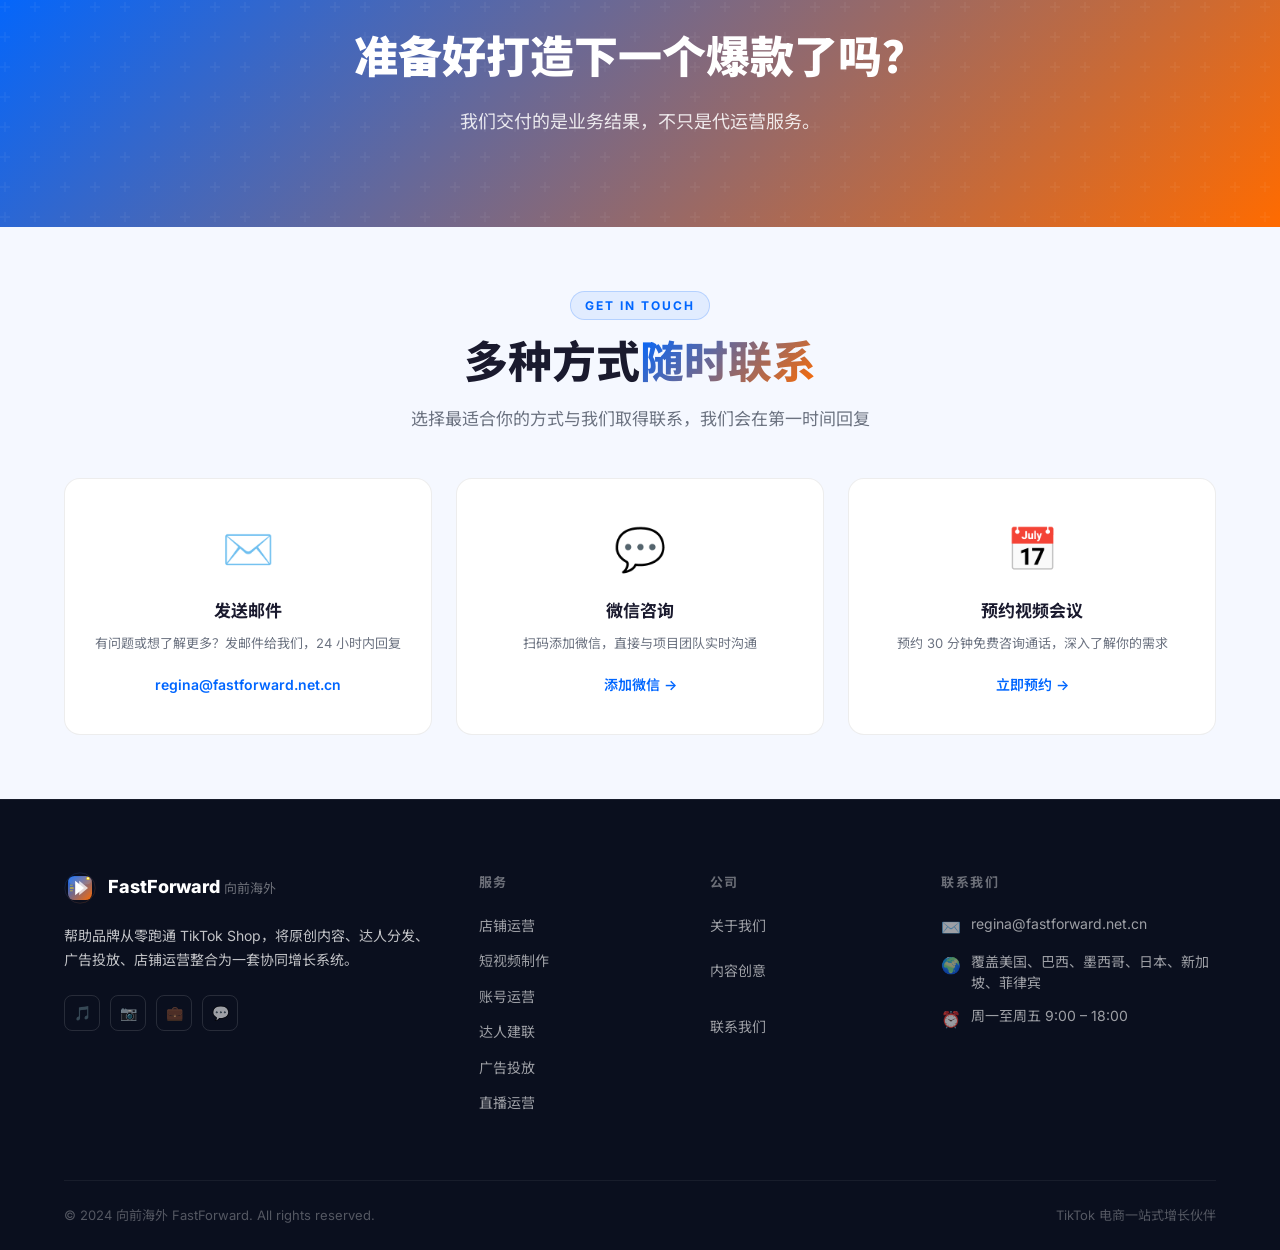
==== commit 3c365b68: "update contact email to regina@fastforward.net.cn across all pages" ====
--- a/pages/index.html
+++ b/pages/index.html
@@ -1079,7 +1079,7 @@
         <span class="hc-icon">✉️</span>
         <h3>发送邮件</h3>
         <p>有问题或想了解更多？发邮件给我们，24 小时内回复</p>
-        <a href="mailto:regina.shen@power-engine.com.cn">regina.shen@power-engine.com.cn</a>
+        <a href="mailto:regina@fastforward.net.cn">regina@fastforward.net.cn</a>
       </div>
       <div class="home-contact-card fade-up" data-delay="100">
         <span class="hc-icon">💬</span>
@@ -1091,7 +1091,7 @@
         <span class="hc-icon">📅</span>
         <h3>预约视频会议</h3>
         <p>预约 30 分钟免费咨询通话，深入了解你的需求</p>
-        <a href="mailto:regina.shen@power-engine.com.cn?subject=预约免费咨询">立即预约 →</a>
+        <a href="mailto:regina@fastforward.net.cn?subject=预约免费咨询">立即预约 →</a>
       </div>
     </div>
   </div>
@@ -1148,7 +1148,7 @@
         <div class="footer-contact">
           <div class="footer-contact-item">
             <span class="icon">✉️</span>
-            <span>regina.shen@power-engine.com.cn</span>
+            <span>regina@fastforward.net.cn</span>
           </div>
           <div class="footer-contact-item">
             <span class="icon">🌍</span>
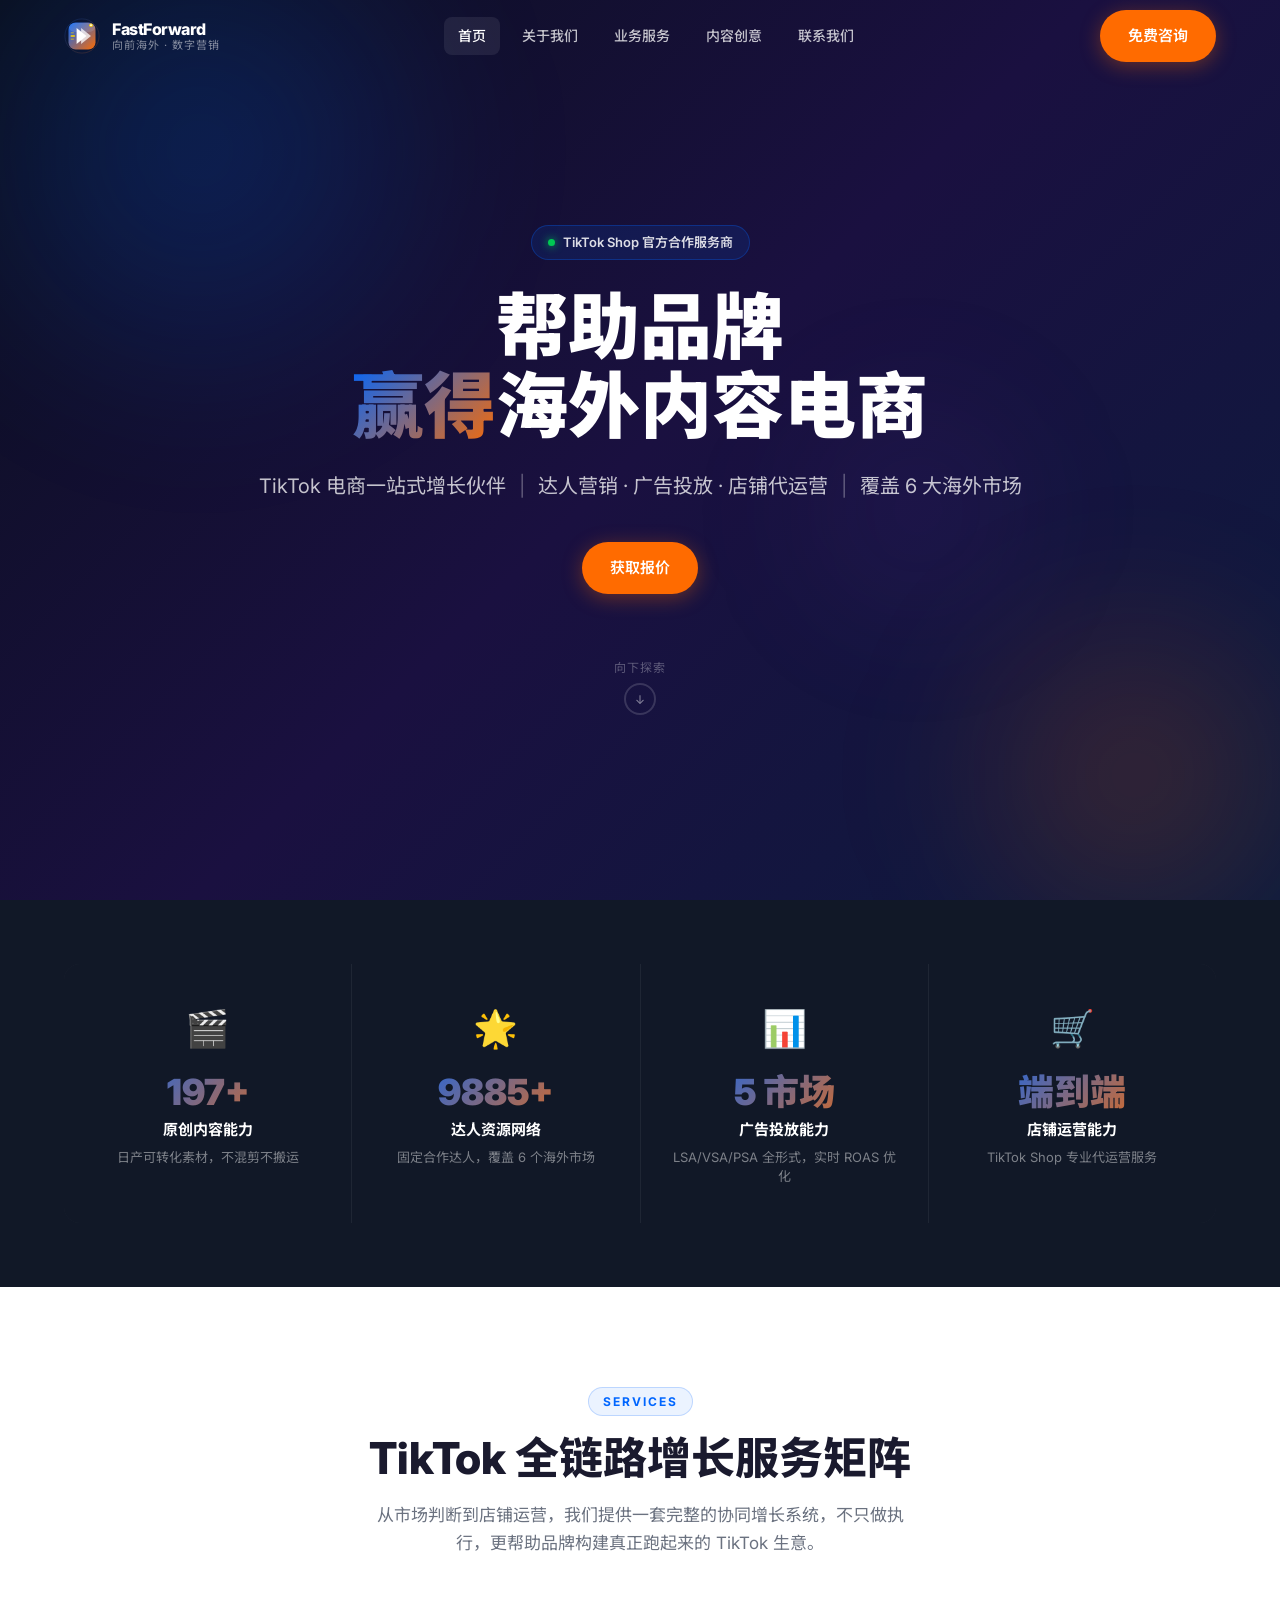
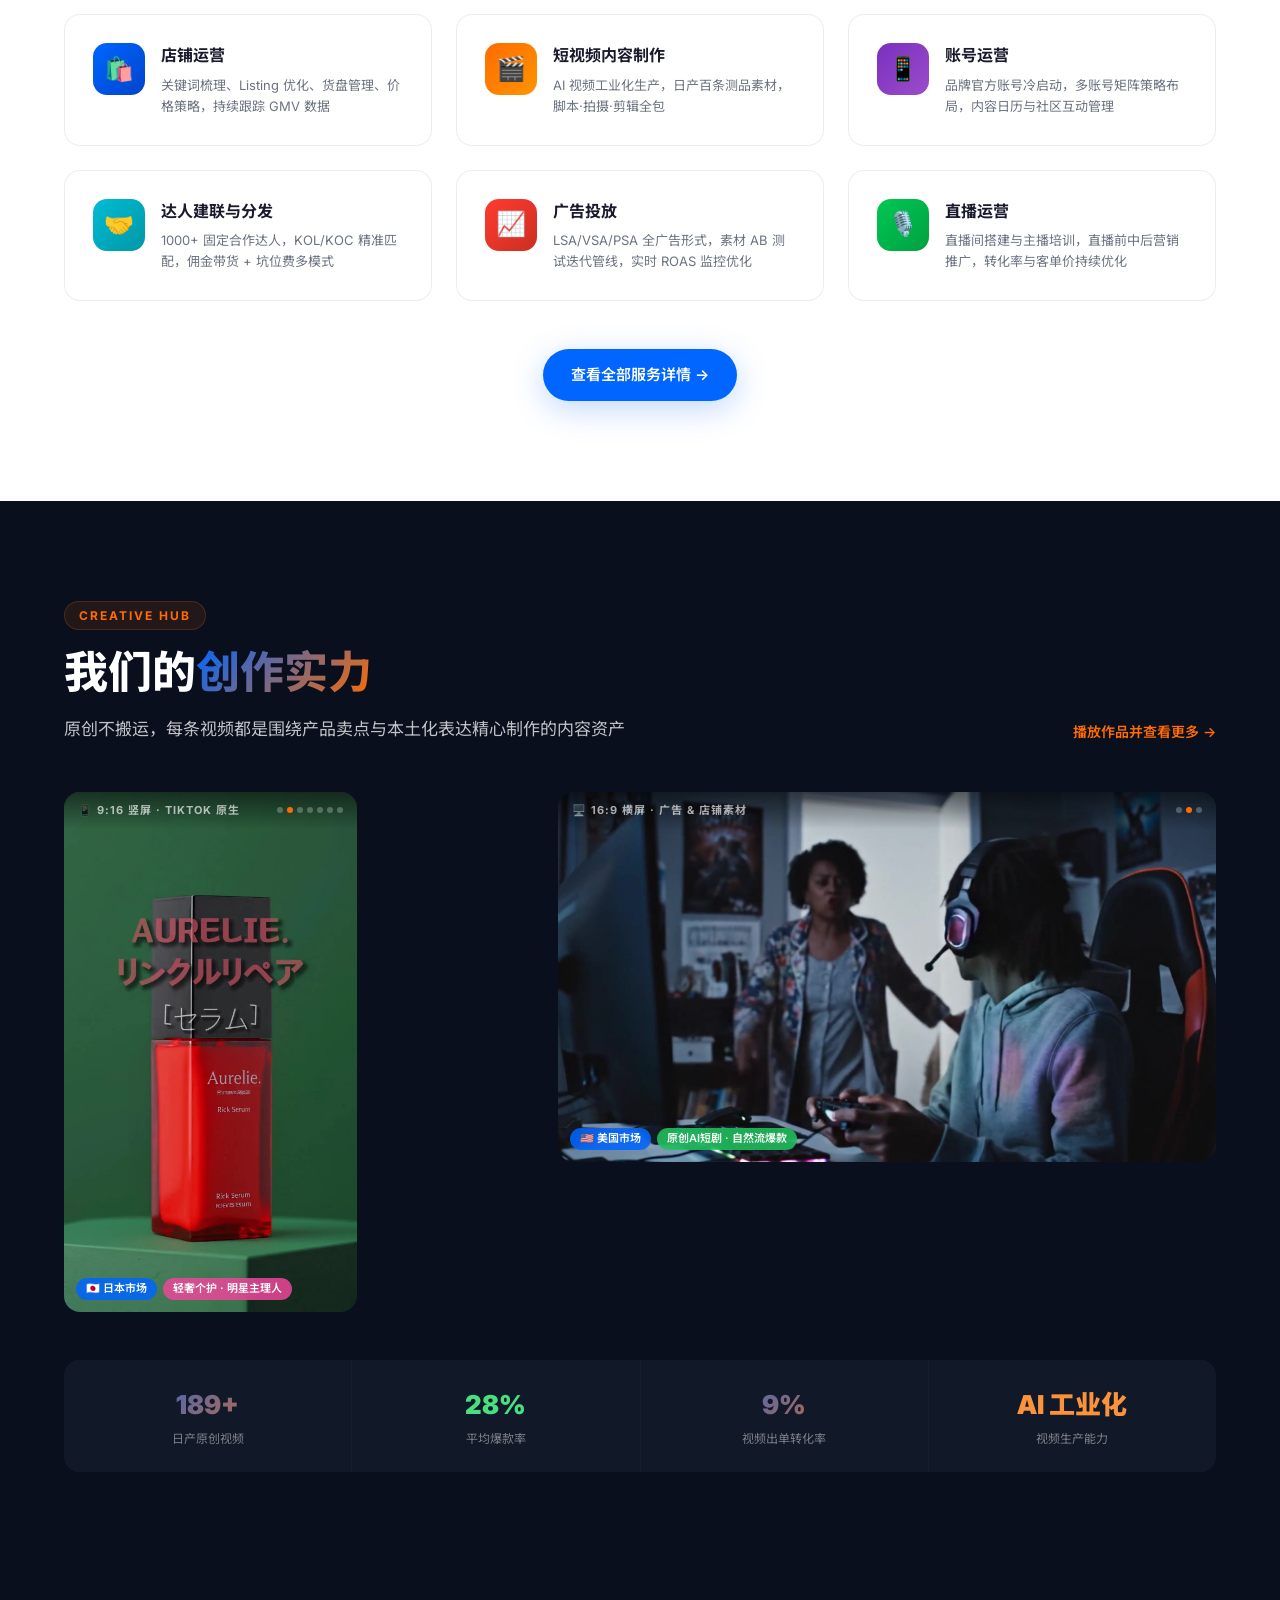
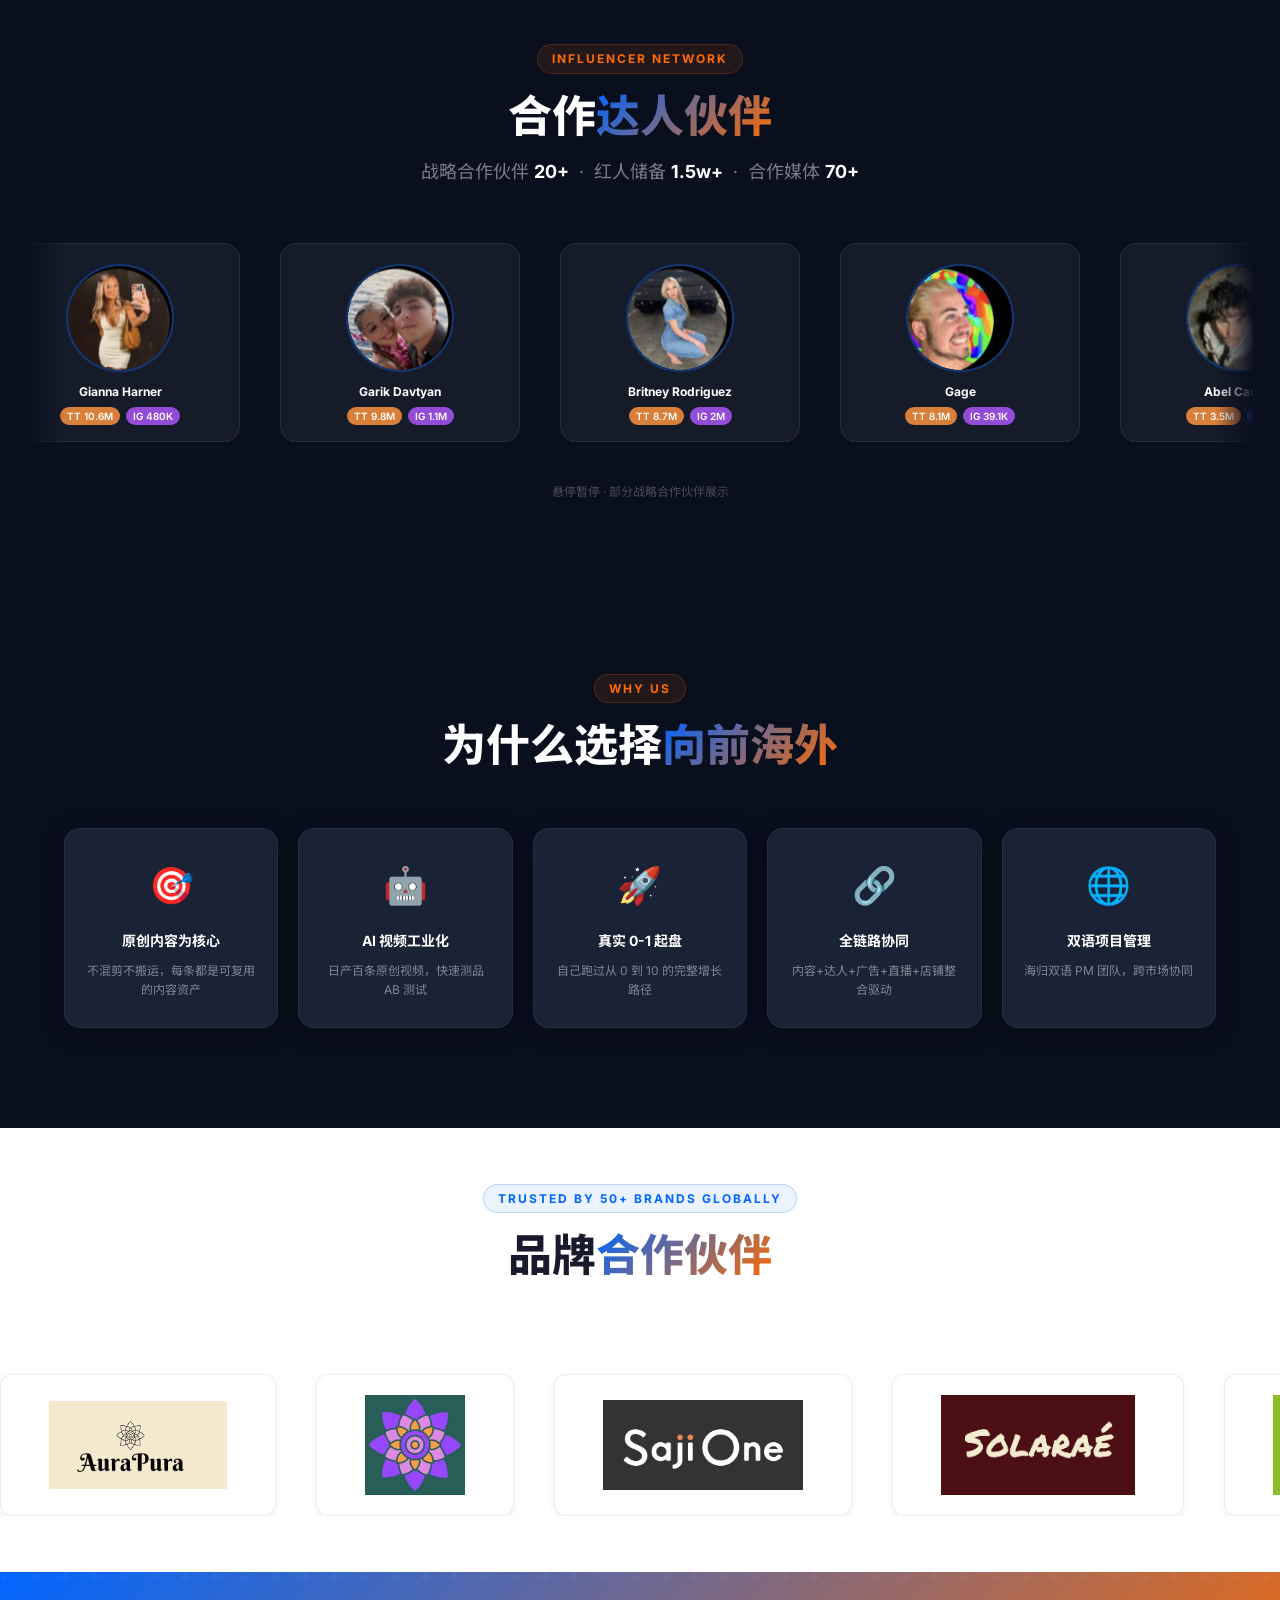
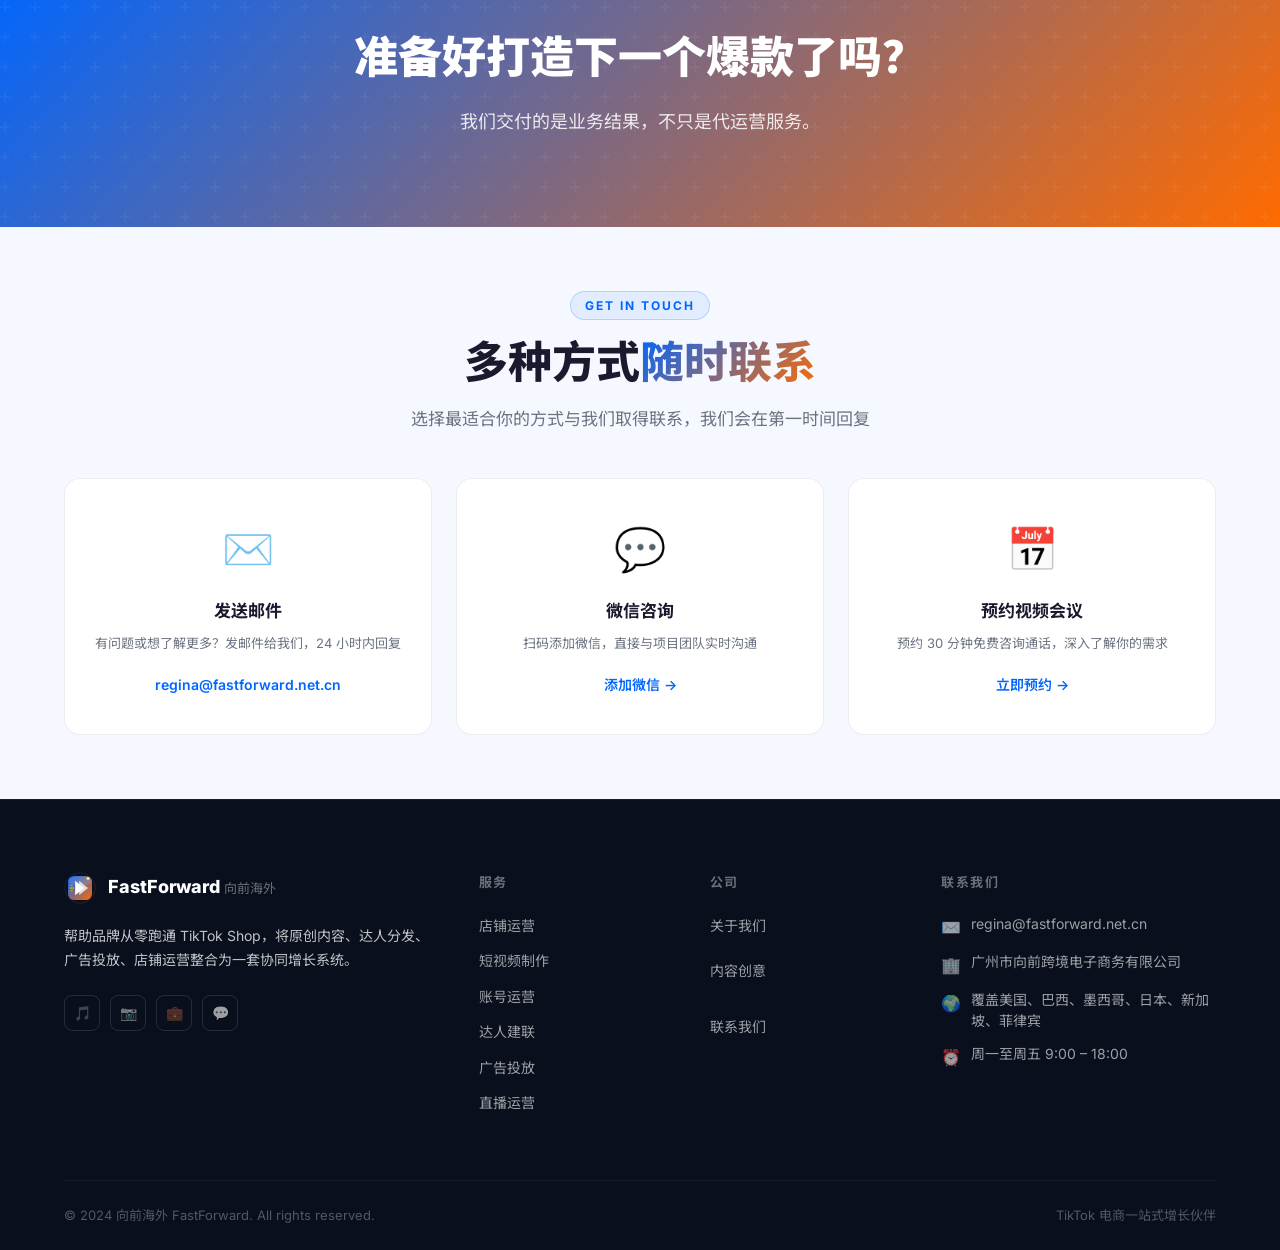
==== commit 2d9bee6c: "add company name 广州市向前跨境电子商务有限公司 to footer contact section" ====
--- a/pages/index.html
+++ b/pages/index.html
@@ -1151,6 +1151,10 @@
             <span>regina@fastforward.net.cn</span>
           </div>
           <div class="footer-contact-item">
+            <span class="icon">🏢</span>
+            <span>广州市向前跨境电子商务有限公司</span>
+          </div>
+          <div class="footer-contact-item">
             <span class="icon">🌍</span>
             <span>覆盖美国、巴西、墨西哥、日本、新加坡、菲律宾</span>
           </div>
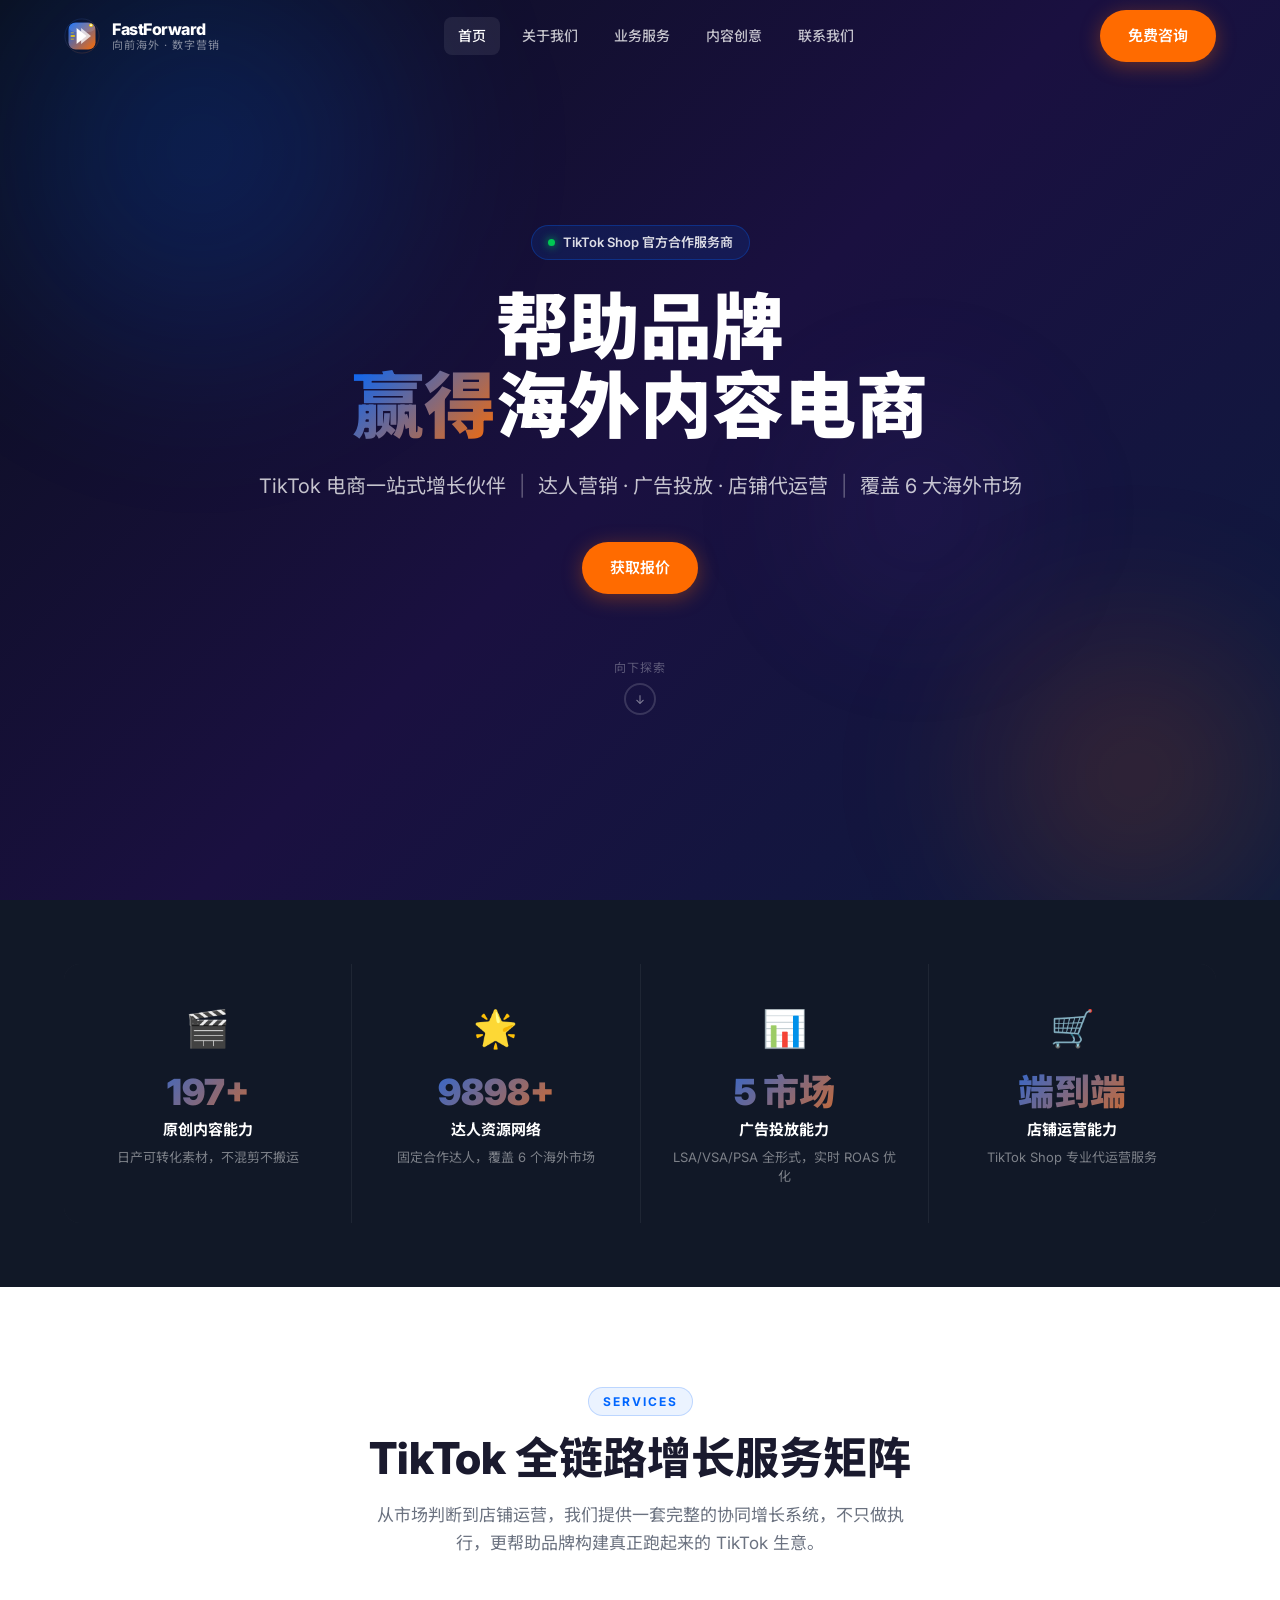
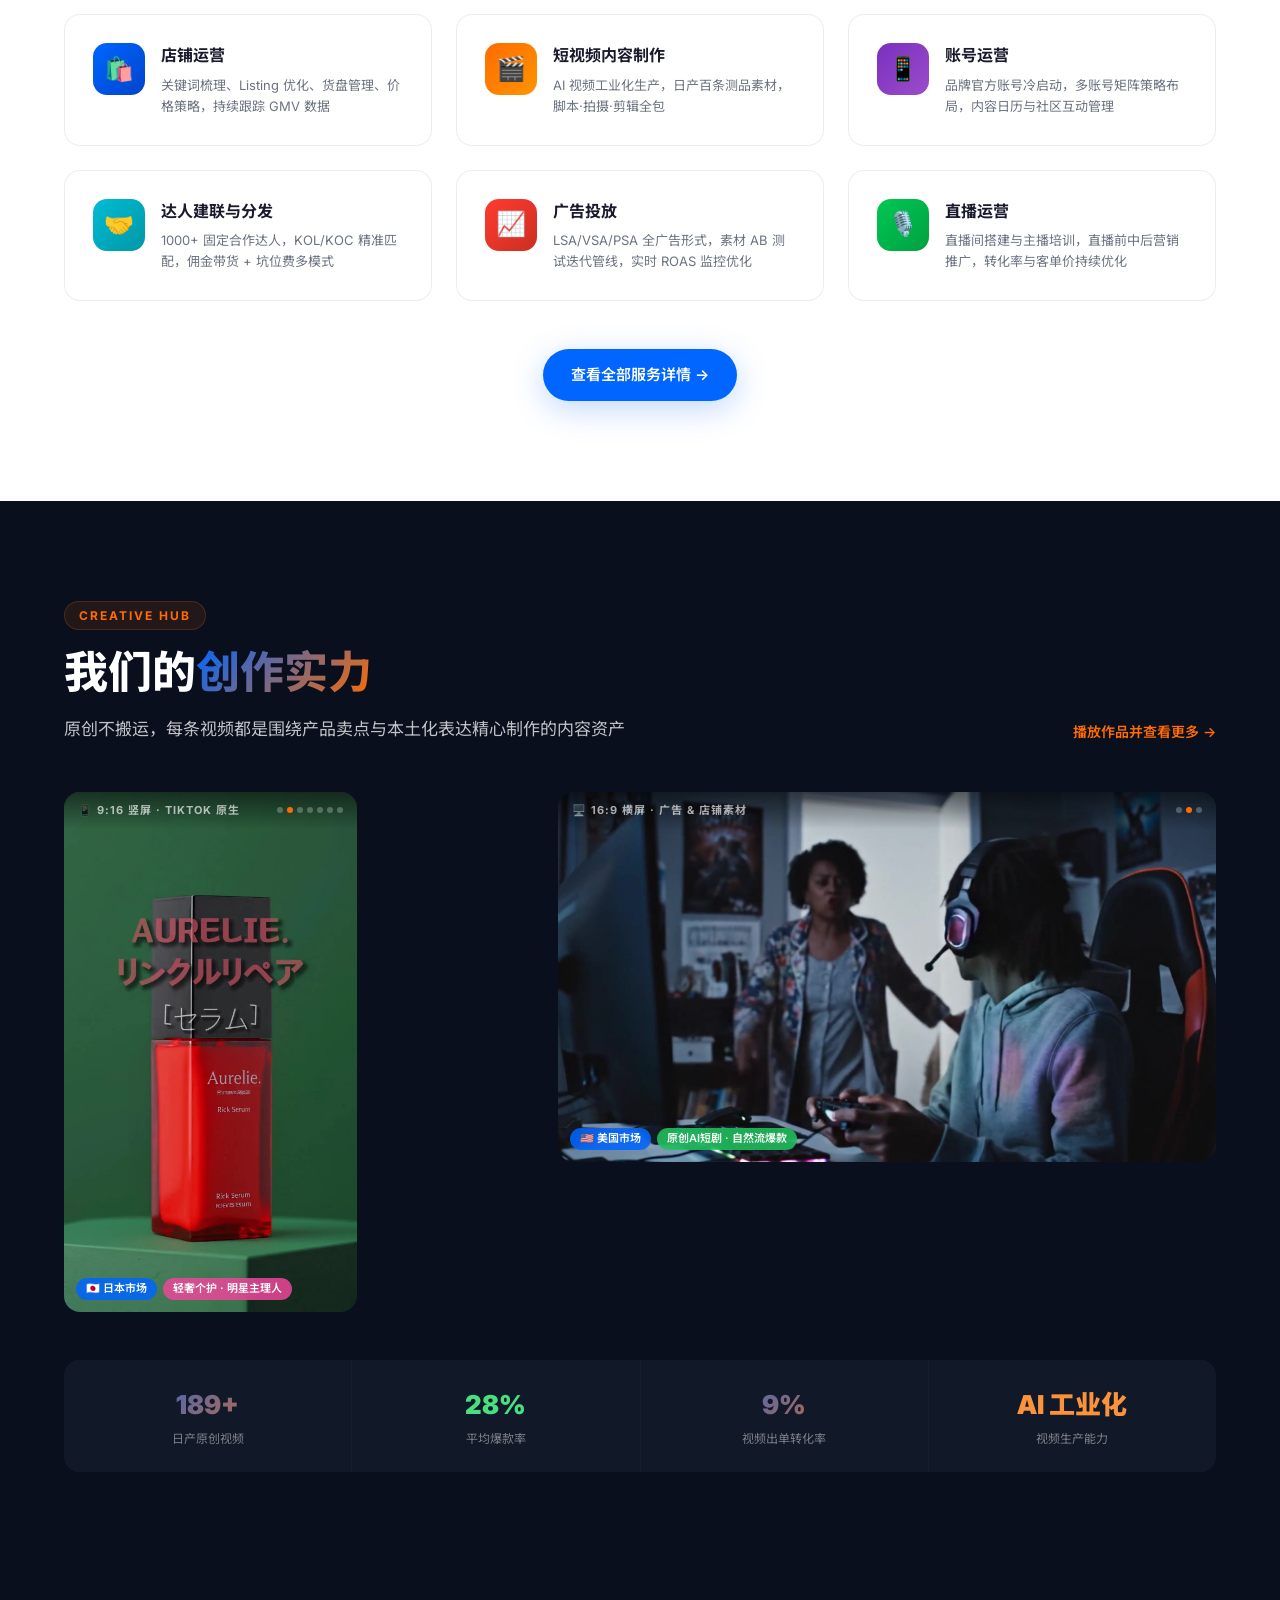
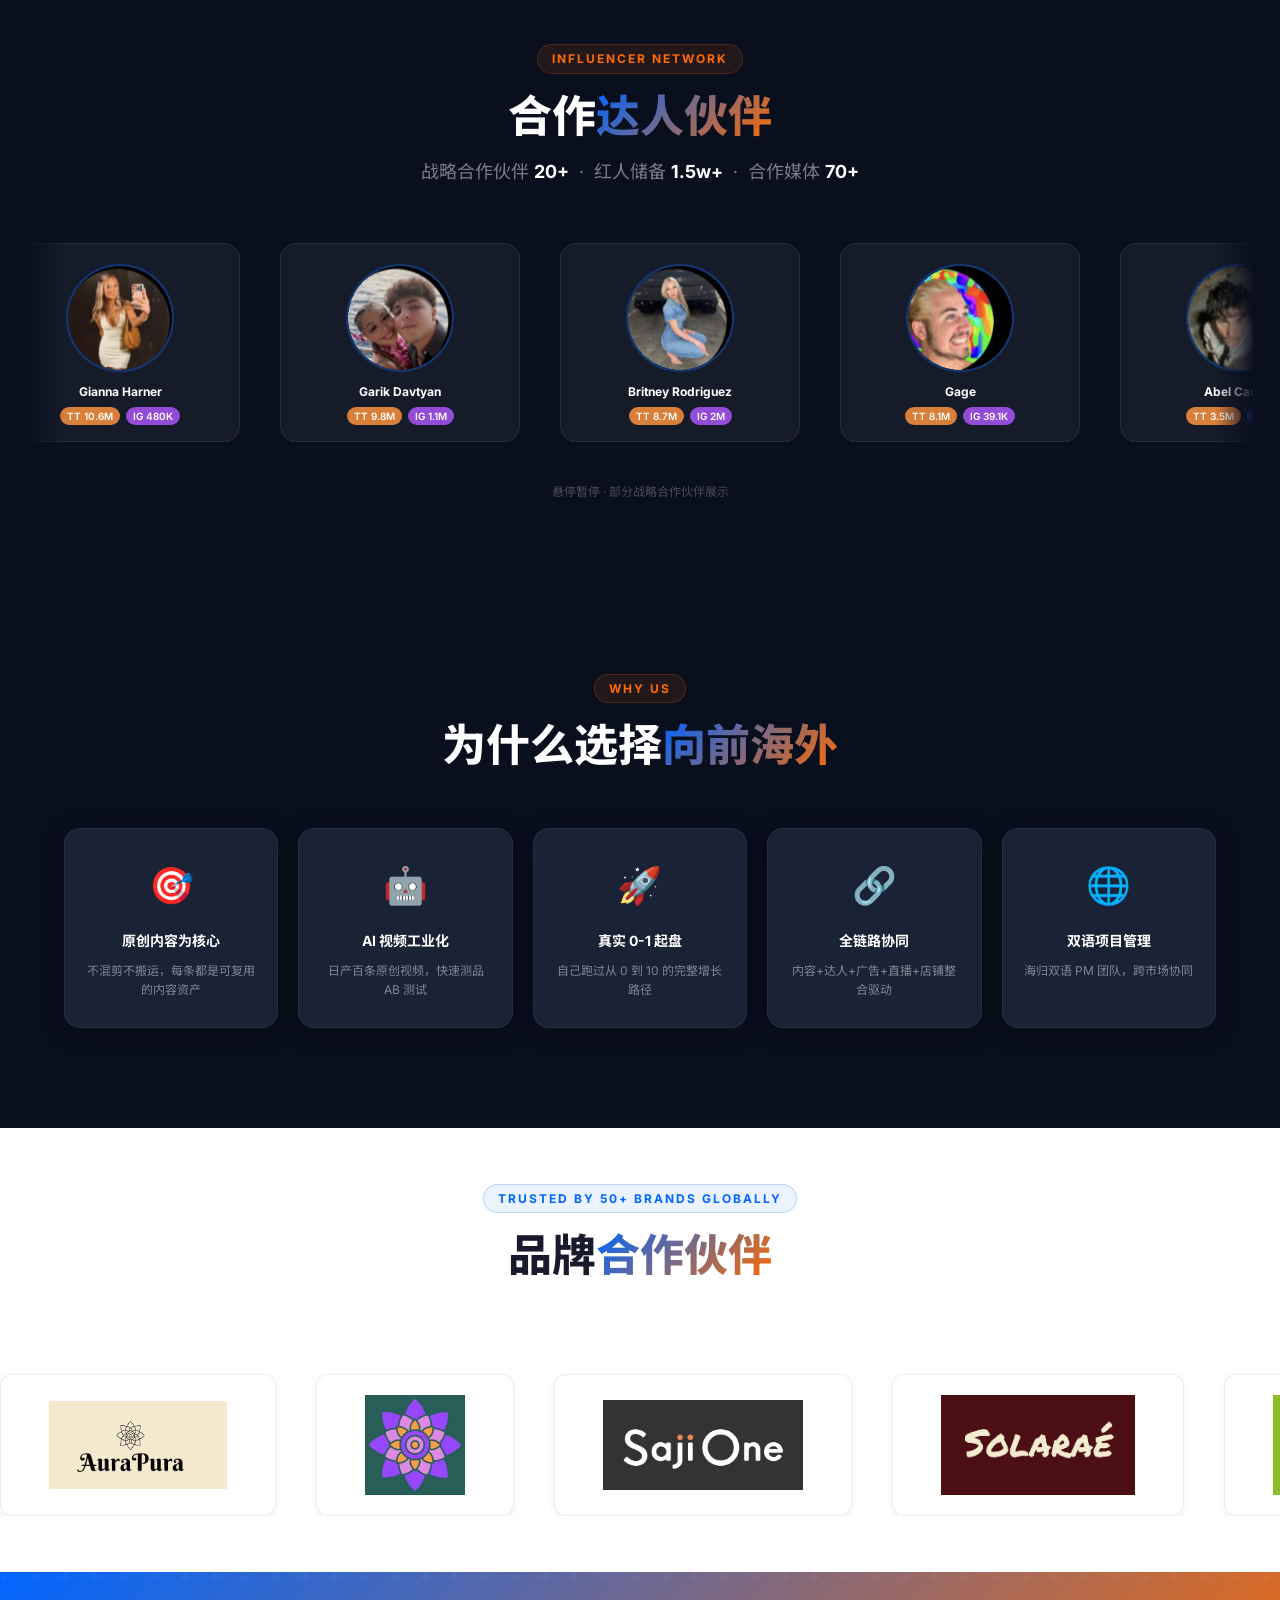
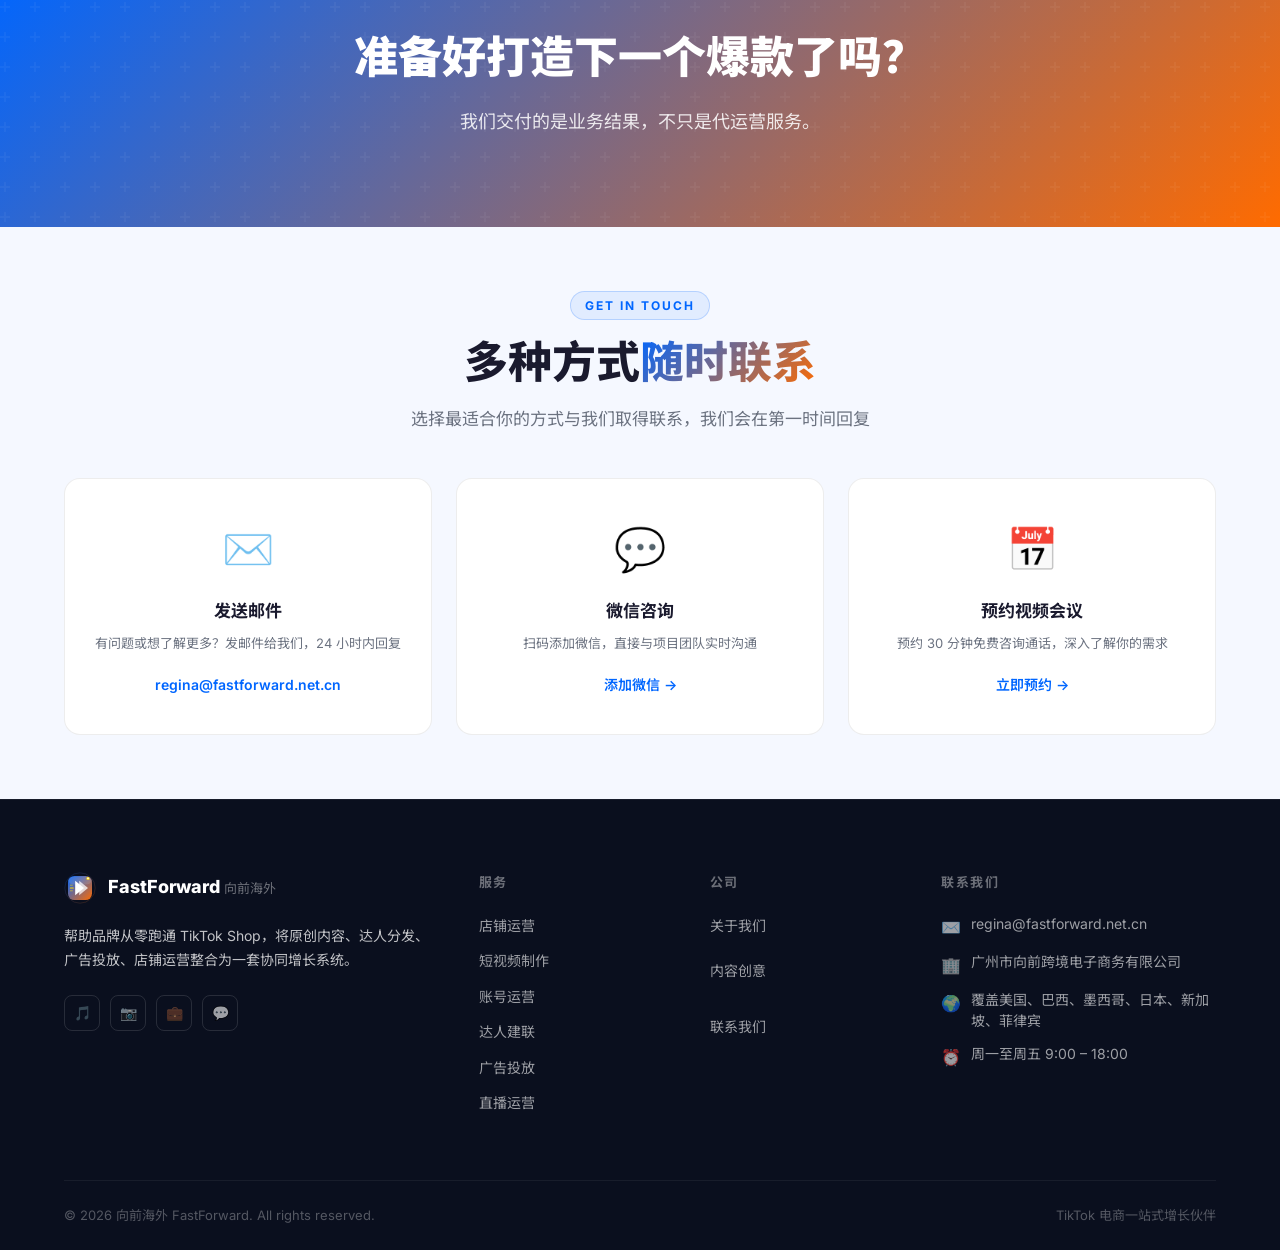
==== commit 477a1fc7: "update footer copyright year 2024→2026" ====
--- a/pages/index.html
+++ b/pages/index.html
@@ -1166,7 +1166,7 @@
       </div>
     </div>
     <div class="footer-bottom">
-      <span>© 2024 向前海外 FastForward. All rights reserved.</span>
+      <span>© 2026 向前海外 FastForward. All rights reserved.</span>
       <span>TikTok 电商一站式增长伙伴</span>
     </div>
   </div>
